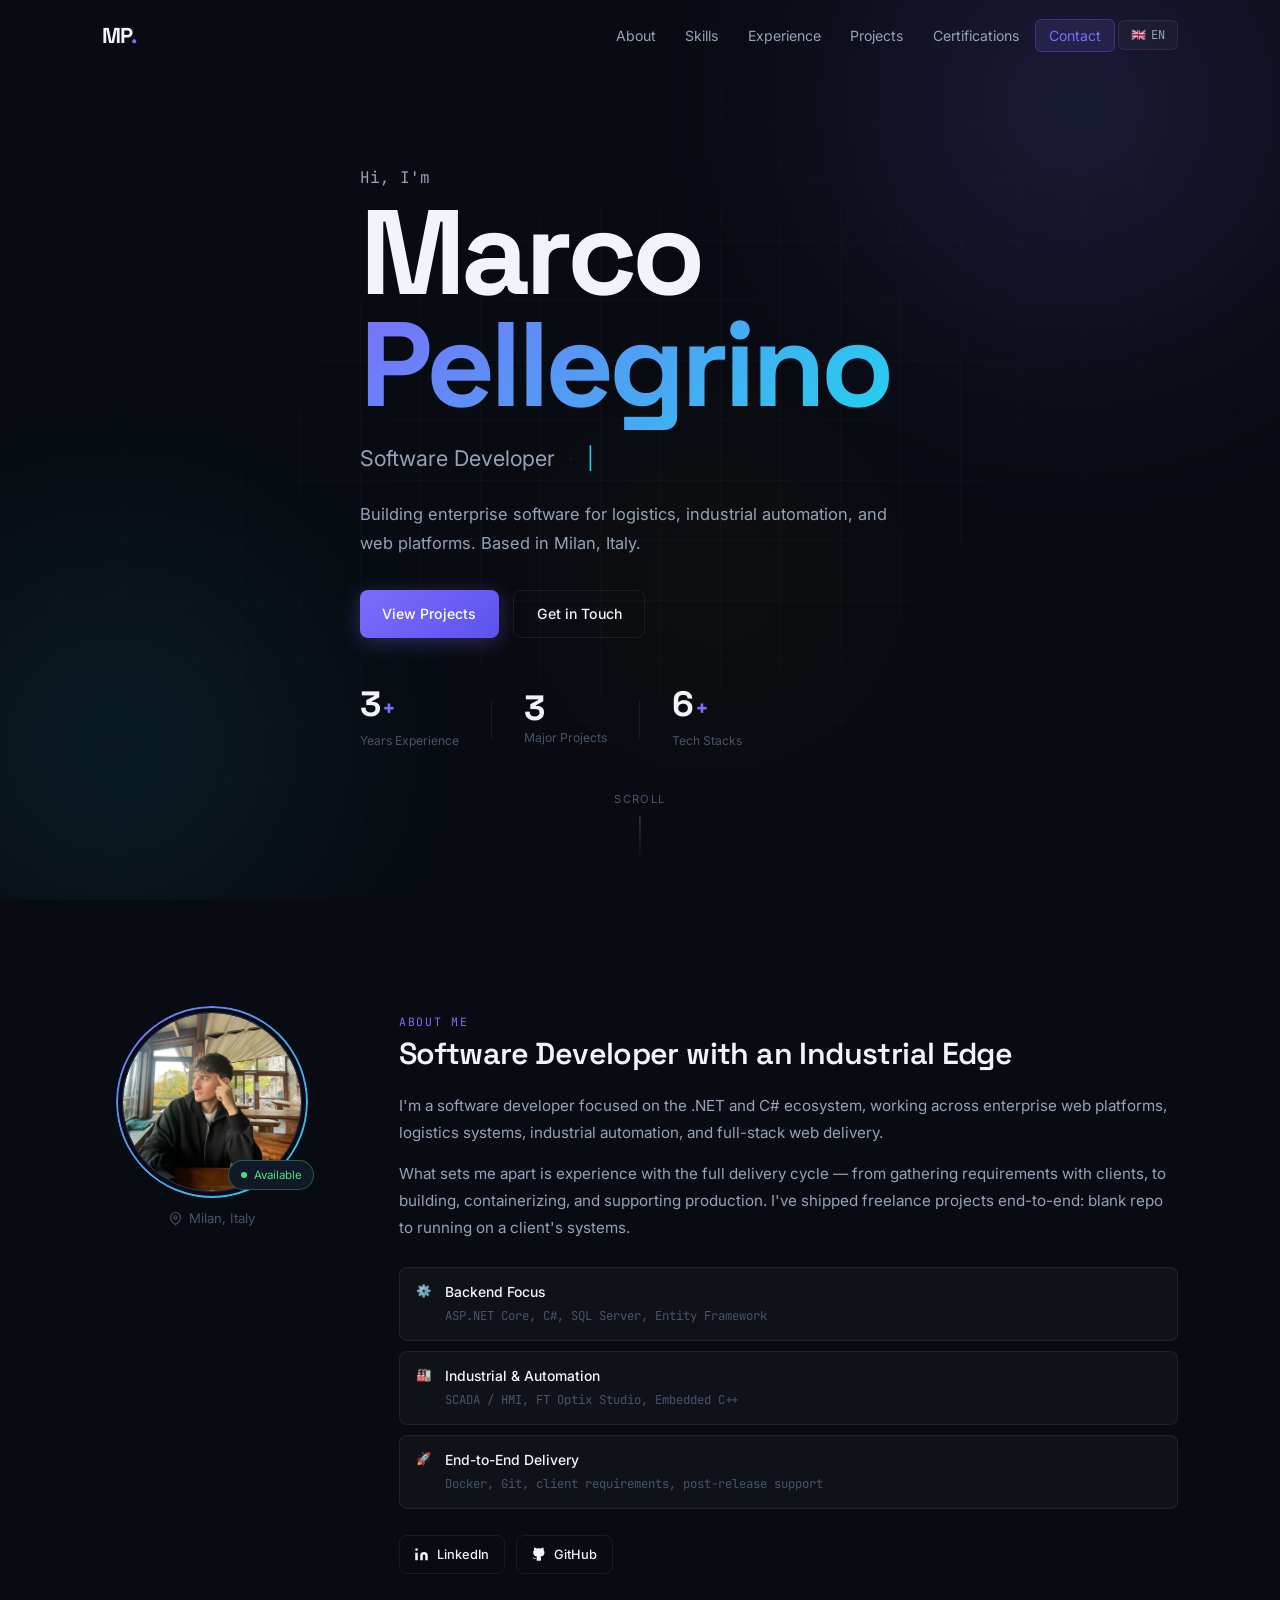
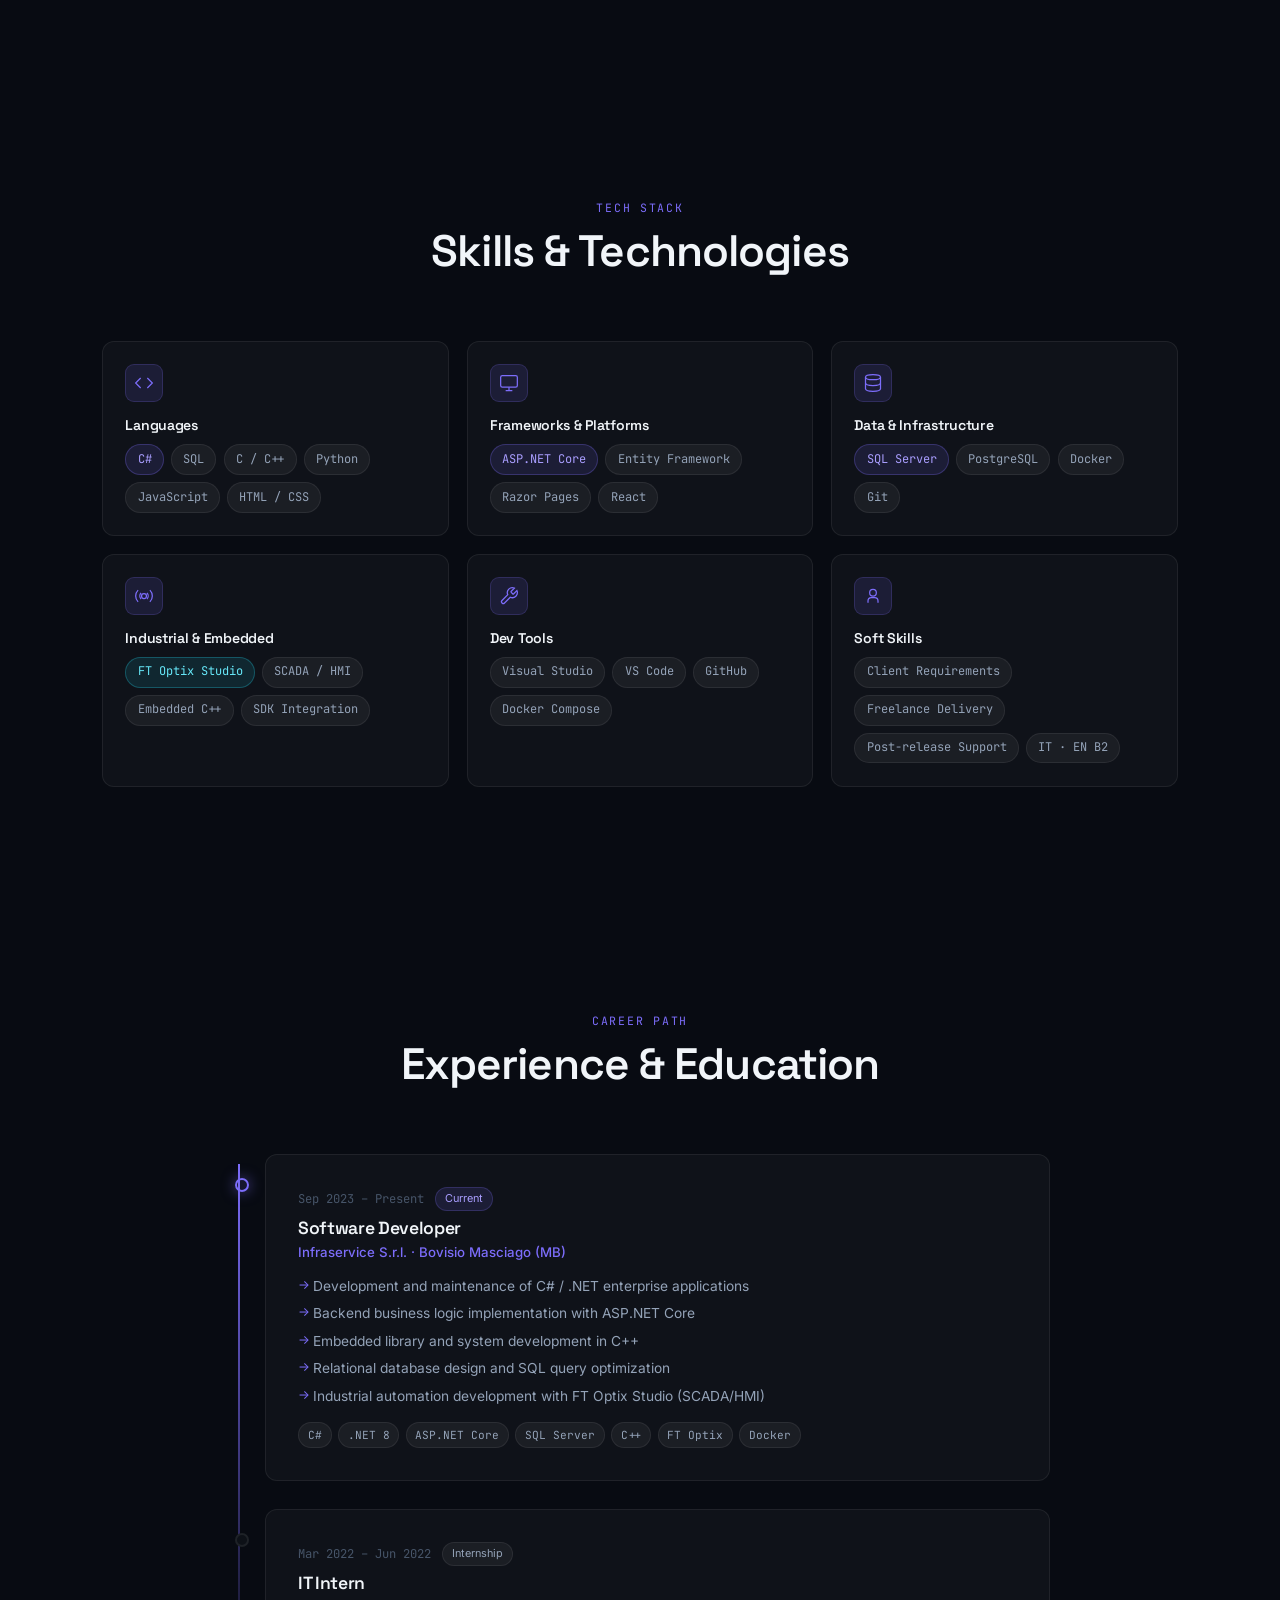
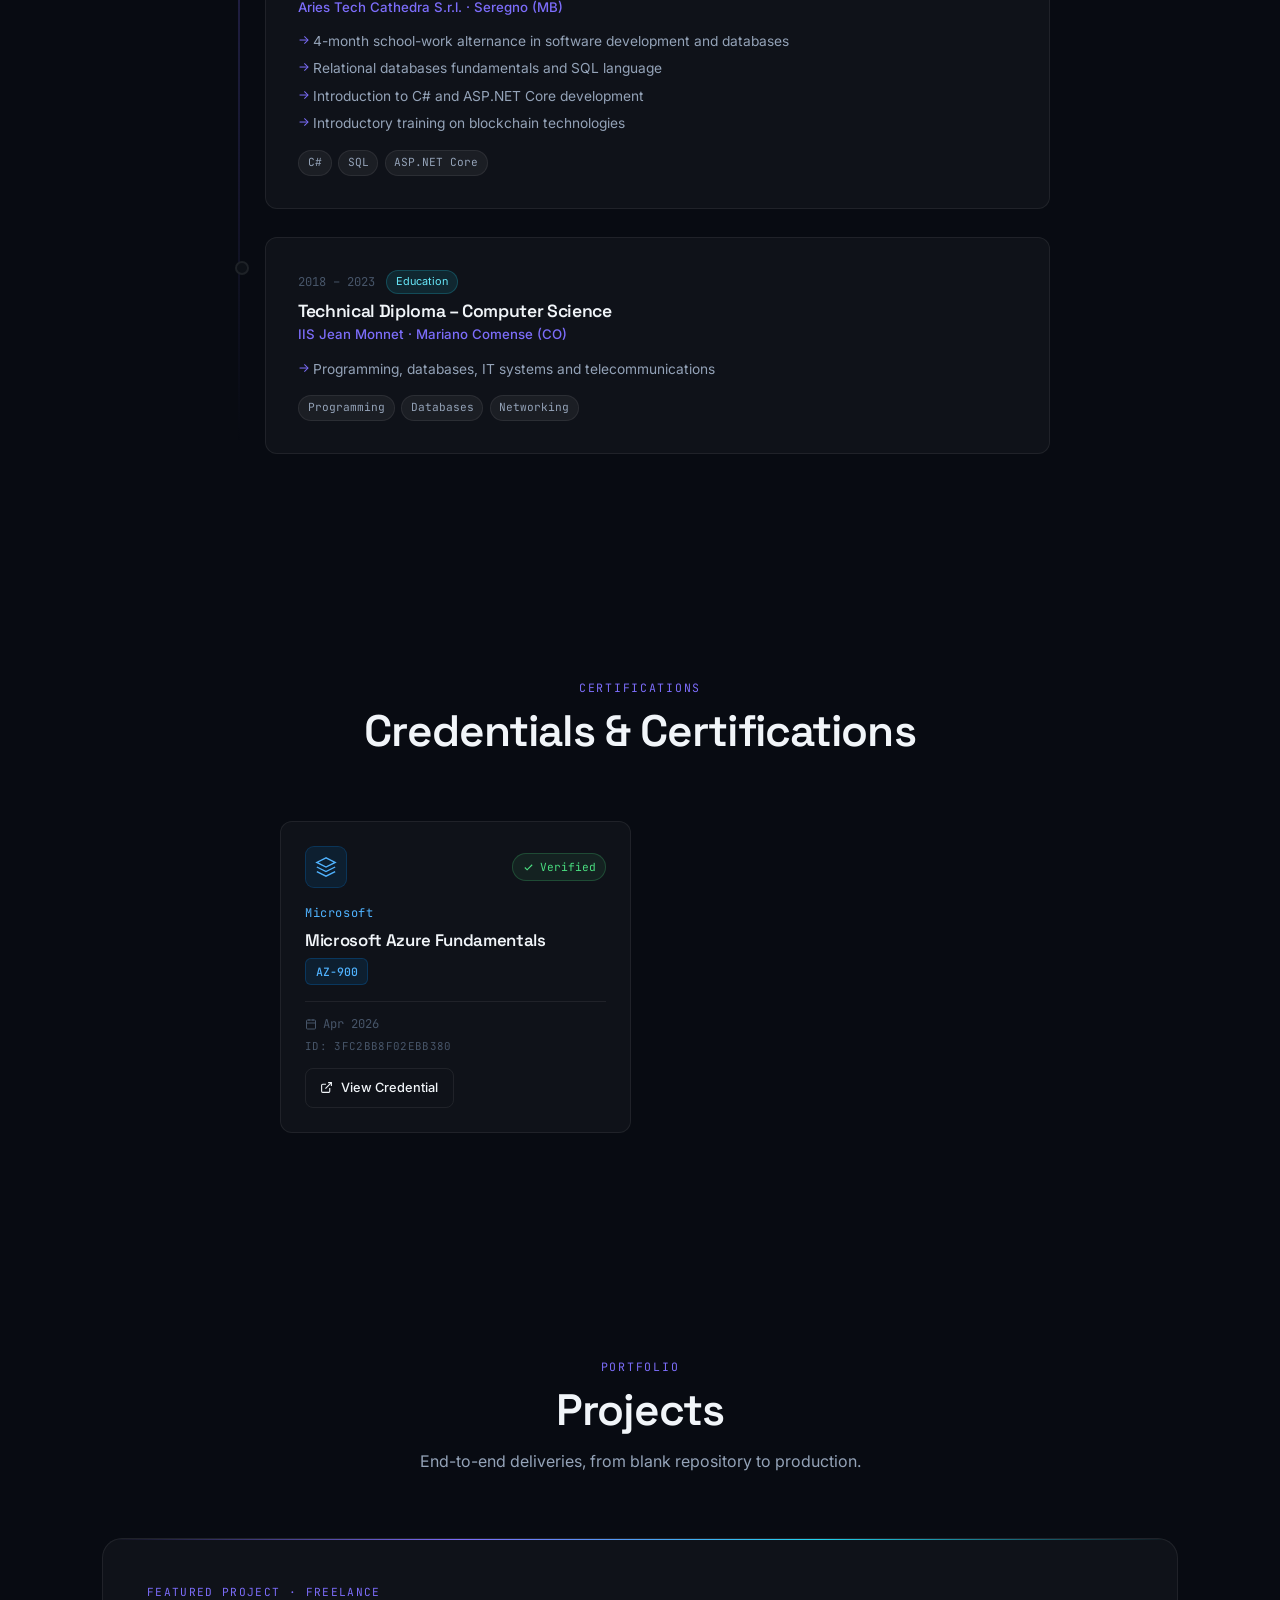
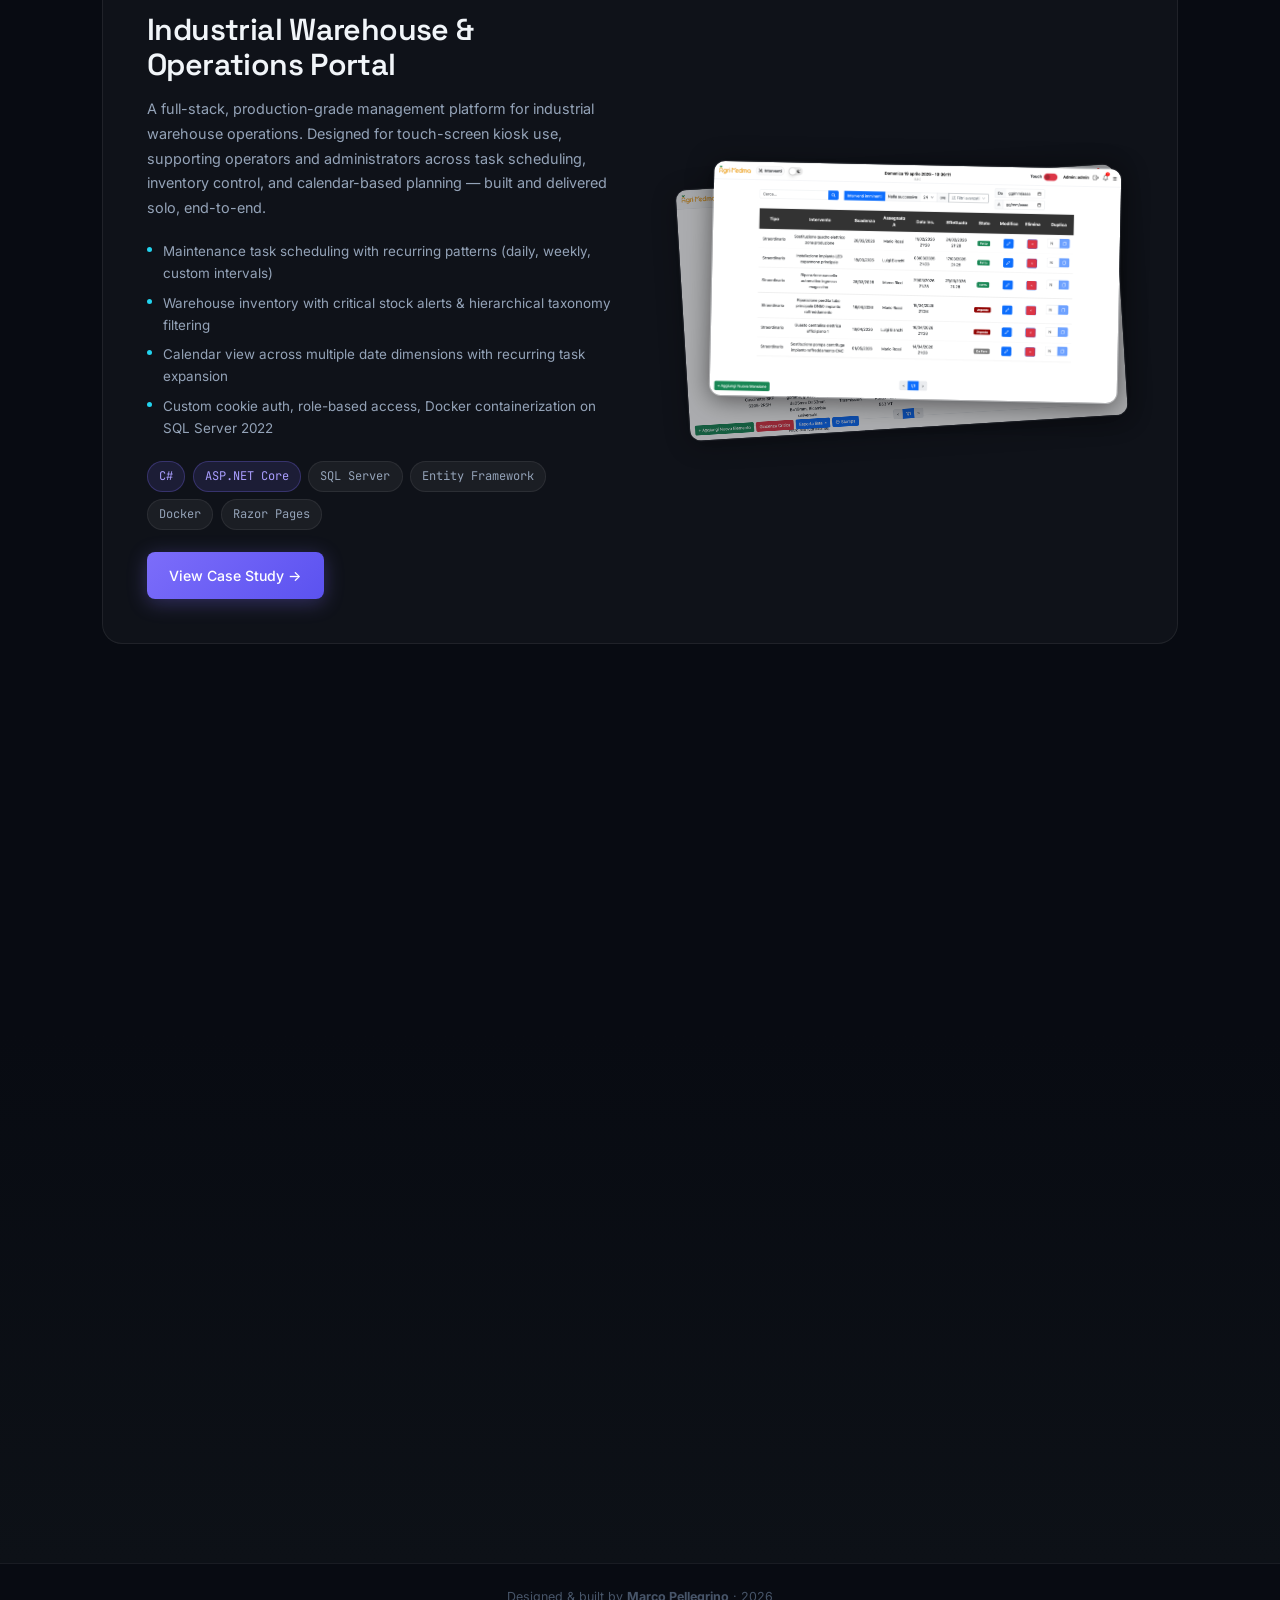
==== index.html @ 18dccc46 "Initial commit — portfolio site" ====
<!DOCTYPE html>
<html lang="en">
<head>
  <meta charset="UTF-8">
  <meta name="viewport" content="width=device-width, initial-scale=1.0">
  <meta name="description" content="Marco Pellegrino – Software Developer specializing in C#, .NET, logistics and industrial automation. Based in Milan, Italy.">
  <title>Marco Pellegrino · Software Developer</title>
  <link rel="preconnect" href="https://fonts.googleapis.com">
  <link rel="preconnect" href="https://fonts.gstatic.com" crossorigin>
  <link href="https://fonts.googleapis.com/css2?family=Space+Grotesk:wght@300;400;500;600;700&family=Inter:wght@300;400;500;600&family=JetBrains+Mono:wght@400;500&display=swap" rel="stylesheet">
  <link rel="stylesheet" href="css/style.css">
</head>
<body>

  <!-- ── Navigation ── -->
  <nav class="nav" id="nav">
    <div class="nav__container">
      <a href="#" class="nav__logo">MP<span class="accent">.</span></a>
      <button class="nav__toggle" id="navToggle" aria-label="Toggle menu">
        <span></span><span></span><span></span>
      </button>
      <ul class="nav__links" id="navLinks">
        <li><a href="#about"      data-i18n="nav_about">About</a></li>
        <li><a href="#skills"     data-i18n="nav_skills">Skills</a></li>
        <li><a href="#experience" data-i18n="nav_exp">Experience</a></li>
        <li><a href="#projects"   data-i18n="nav_proj">Projects</a></li>
        <li><a href="#certifications" data-i18n="nav_certs">Certifications</a></li>
        <li><a href="#contact" class="nav__cta" data-i18n="nav_contact">Contact</a></li>
        <li>
          <button class="lang-toggle" id="langToggle" aria-label="Switch language">
            <span id="langFlag">🇬🇧</span>
            <span id="langLabel">EN</span>
          </button>
        </li>
      </ul>
    </div>
  </nav>

  <!-- ── Hero ── -->
  <section class="hero" id="hero">
    <div class="hero__bg">
      <div class="blob blob--1"></div>
      <div class="blob blob--2"></div>
      <div class="blob blob--3"></div>
      <div class="grid-overlay"></div>
    </div>
    <div class="hero__content">
      <p class="hero__greeting reveal" data-i18n="hero_greeting">Hi, I'm</p>
      <h1 class="hero__name reveal">Marco<br><span class="gradient-text">Pellegrino</span></h1>
      <div class="hero__role reveal">
        <span class="hero__role-static" data-i18n="hero_role_static">Software Developer</span>
        <span class="hero__role-sep">·</span>
        <span class="hero__typed" id="typedText"></span>
      </div>
      <p class="hero__tagline reveal" data-i18n="hero_tagline">Building enterprise software for logistics, industrial automation, and web platforms. Based in Milan, Italy.</p>
      <div class="hero__actions reveal">
        <a href="#projects" class="btn btn--primary" data-i18n="hero_cta1">View Projects</a>
        <a href="#contact"  class="btn btn--ghost"   data-i18n="hero_cta2">Get in Touch</a>
      </div>
      <div class="hero__stats reveal">
        <div class="stat">
          <div class="stat__row"><span class="stat__num" data-count="3">0</span><span class="stat__unit">+</span></div>
          <span class="stat__label" data-i18n="stat1_label">Years Experience</span>
        </div>
        <div class="stat__divider"></div>
        <div class="stat">
          <div class="stat__row"><span class="stat__num" data-count="3">0</span></div>
          <span class="stat__label" data-i18n="stat2_label">Major Projects</span>
        </div>
        <div class="stat__divider"></div>
        <div class="stat">
          <div class="stat__row"><span class="stat__num" data-count="6">0</span><span class="stat__unit">+</span></div>
          <span class="stat__label" data-i18n="stat3_label">Tech Stacks</span>
        </div>
      </div>
    </div>
    <div class="hero__scroll">
      <span data-i18n="scroll_lbl">Scroll</span>
      <div class="scroll-line"></div>
    </div>
  </section>

  <!-- ── About ── -->
  <section class="section about" id="about">
    <div class="container">
      <div class="about__grid">
        <div class="about__visual reveal">
          <div class="about__avatar">
            <div class="avatar__face" id="avatarFace">
              <img src="assets/profile.jpg" alt="Marco Pellegrino" class="avatar__img"
                   onerror="this.style.display='none';document.getElementById('avatarInitials').style.display='flex'">
              <span class="avatar__initials" id="avatarInitials">MP</span>
            </div>
            <div class="avatar__ring"></div>
            <div class="avatar__badge">
              <div class="badge__dot"></div>
              <span data-i18n="about_available">Available</span>
            </div>
          </div>
          <p class="about__location">
            <svg width="13" height="13" viewBox="0 0 24 24" fill="none" stroke="currentColor" stroke-width="2"><path d="M21 10c0 7-9 13-9 13s-9-6-9-13a9 9 0 0118 0z"/><circle cx="12" cy="10" r="3"/></svg>
            <span data-i18n="about_loc">Milan, Italy</span>
          </p>
        </div>
        <div class="about__content">
          <div class="section__label reveal" data-i18n="about_label">About Me</div>
          <h2 class="section__title reveal" data-i18n="about_title">Software Developer with an Industrial Edge</h2>
          <div class="about__text reveal">
            <p data-i18n="about_p1">I'm a software developer focused on the .NET and C# ecosystem, working across enterprise web platforms, logistics systems, industrial automation, and full-stack web delivery.</p>
            <p data-i18n="about_p2">What sets me apart is experience with the full delivery cycle — from gathering requirements with clients, to building, containerizing, and supporting production. I've shipped freelance projects end-to-end: blank repo to running on a client's systems.</p>
          </div>
          <div class="about__qualities reveal">
            <div class="quality">
              <span class="quality__icon">⚙️</span>
              <div><strong data-i18n="q1_strong">Backend Focus</strong><span data-i18n="q1_span">ASP.NET Core, C#, SQL Server, Entity Framework</span></div>
            </div>
            <div class="quality">
              <span class="quality__icon">🏭</span>
              <div><strong data-i18n="q2_strong">Industrial &amp; Automation</strong><span data-i18n="q2_span">SCADA / HMI, FT Optix Studio, Embedded C++</span></div>
            </div>
            <div class="quality">
              <span class="quality__icon">🚀</span>
              <div><strong data-i18n="q3_strong">End-to-End Delivery</strong><span data-i18n="q3_span">Docker, Git, client requirements, post-release support</span></div>
            </div>
          </div>
          <div class="about__cta reveal">
            <a href="https://www.linkedin.com/in/marco-pellegrino-75611b229/" target="_blank" rel="noopener" class="btn btn--ghost btn--sm">
              <svg width="15" height="15" viewBox="0 0 24 24" fill="currentColor"><path d="M16 8a6 6 0 016 6v7h-4v-7a2 2 0 00-2-2 2 2 0 00-2 2v7h-4v-7a6 6 0 016-6zM2 9h4v12H2z"/><circle cx="4" cy="4" r="2"/></svg>
              LinkedIn
            </a>
            <a href="https://github.com/pelle04" target="_blank" rel="noopener" class="btn btn--ghost btn--sm">
              <svg width="15" height="15" viewBox="0 0 24 24" fill="currentColor"><path d="M9 19c-5 1.5-5-2.5-7-3m14 6v-3.87a3.37 3.37 0 00-.94-2.61c3.14-.35 6.44-1.54 6.44-7A5.44 5.44 0 0020 4.77 5.07 5.07 0 0019.91 1S18.73.65 16 2.48a13.38 13.38 0 00-7 0C6.27.65 5.09 1 5.09 1A5.07 5.07 0 005 4.77a5.44 5.44 0 00-1.5 3.78c0 5.42 3.3 6.61 6.44 7A3.37 3.37 0 009 18.13V22"/></svg>
              GitHub
            </a>
          </div>
        </div>
      </div>
    </div>
  </section>

  <!-- ── Skills ── -->
  <section class="section skills" id="skills">
    <div class="container">
      <div class="section__header">
        <div class="section__label reveal" data-i18n="skills_label">Tech Stack</div>
        <h2 class="section__title reveal" data-i18n="skills_title">Skills &amp; Technologies</h2>
      </div>
      <div class="skills__grid">
        <div class="skill-card reveal">
          <div class="skill-card__icon"><svg width="20" height="20" viewBox="0 0 24 24" fill="none" stroke="currentColor" stroke-width="1.5"><polyline points="16 18 22 12 16 6"/><polyline points="8 6 2 12 8 18"/></svg></div>
          <h3 class="skill-card__title" data-i18n="skill1_title">Languages</h3>
          <div class="skill-tags">
            <span class="tag tag--primary">C#</span><span class="tag">SQL</span><span class="tag">C / C++</span>
            <span class="tag">Python</span><span class="tag">JavaScript</span><span class="tag">HTML / CSS</span>
          </div>
        </div>
        <div class="skill-card reveal">
          <div class="skill-card__icon"><svg width="20" height="20" viewBox="0 0 24 24" fill="none" stroke="currentColor" stroke-width="1.5"><rect x="2" y="3" width="20" height="14" rx="2"/><line x1="8" y1="21" x2="16" y2="21"/><line x1="12" y1="17" x2="12" y2="21"/></svg></div>
          <h3 class="skill-card__title" data-i18n="skill2_title">Frameworks &amp; Platforms</h3>
          <div class="skill-tags">
            <span class="tag tag--primary">ASP.NET Core</span><span class="tag">Entity Framework</span>
            <span class="tag">Razor Pages</span><span class="tag">React</span>
          </div>
        </div>
        <div class="skill-card reveal">
          <div class="skill-card__icon"><svg width="20" height="20" viewBox="0 0 24 24" fill="none" stroke="currentColor" stroke-width="1.5"><ellipse cx="12" cy="5" rx="9" ry="3"/><path d="M21 12c0 1.66-4 3-9 3s-9-1.34-9-3"/><path d="M3 5v14c0 1.66 4 3 9 3s9-1.34 9-3V5"/></svg></div>
          <h3 class="skill-card__title" data-i18n="skill3_title">Data &amp; Infrastructure</h3>
          <div class="skill-tags">
            <span class="tag tag--primary">SQL Server</span><span class="tag">PostgreSQL</span>
            <span class="tag">Docker</span><span class="tag">Git</span>
          </div>
        </div>
        <div class="skill-card reveal">
          <div class="skill-card__icon"><svg width="20" height="20" viewBox="0 0 24 24" fill="none" stroke="currentColor" stroke-width="1.5"><circle cx="12" cy="12" r="3"/><path d="M19.07 4.93a10 10 0 010 14.14M4.93 4.93a10 10 0 000 14.14"/><path d="M15.54 8.46a5 5 0 010 7.07M8.46 8.46a5 5 0 000 7.07"/></svg></div>
          <h3 class="skill-card__title" data-i18n="skill4_title">Industrial &amp; Embedded</h3>
          <div class="skill-tags">
            <span class="tag tag--secondary">FT Optix Studio</span><span class="tag">SCADA / HMI</span>
            <span class="tag">Embedded C++</span><span class="tag">SDK Integration</span>
          </div>
        </div>
        <div class="skill-card reveal">
          <div class="skill-card__icon"><svg width="20" height="20" viewBox="0 0 24 24" fill="none" stroke="currentColor" stroke-width="1.5"><path d="M14.7 6.3a1 1 0 000 1.4l1.6 1.6a1 1 0 001.4 0l3.77-3.77a6 6 0 01-7.94 7.94l-6.91 6.91a2.12 2.12 0 01-3-3l6.91-6.91a6 6 0 017.94-7.94l-3.76 3.76z"/></svg></div>
          <h3 class="skill-card__title" data-i18n="skill5_title">Dev Tools</h3>
          <div class="skill-tags">
            <span class="tag">Visual Studio</span><span class="tag">VS Code</span><span class="tag">GitHub</span><span class="tag">Docker Compose</span>
          </div>
        </div>
        <div class="skill-card reveal">
          <div class="skill-card__icon"><svg width="20" height="20" viewBox="0 0 24 24" fill="none" stroke="currentColor" stroke-width="1.5"><circle cx="12" cy="8" r="4"/><path d="M6 20v-2a4 4 0 014-4h4a4 4 0 014 4v2"/></svg></div>
          <h3 class="skill-card__title" data-i18n="skill6_title">Soft Skills</h3>
          <div class="skill-tags">
            <span class="tag" data-i18n="skill6_1">Client Requirements</span>
            <span class="tag" data-i18n="skill6_2">Freelance Delivery</span>
            <span class="tag" data-i18n="skill6_3">Post-release Support</span>
            <span class="tag">IT · EN B2</span>
          </div>
        </div>
      </div>
    </div>
  </section>

  <!-- ── Experience ── -->
  <section class="section experience" id="experience">
    <div class="container">
      <div class="section__header">
        <div class="section__label reveal" data-i18n="exp_label">Career Path</div>
        <h2 class="section__title reveal" data-i18n="exp_title">Experience &amp; Education</h2>
      </div>
      <div class="timeline">

        <!-- Infraservice -->
        <div class="timeline__item reveal">
          <div class="timeline__dot timeline__dot--active"></div>
          <div class="timeline__content card">
            <div class="timeline__meta">
              <span class="timeline__date" data-i18n="infra_date">Sep 2023 – Present</span>
              <span class="timeline__badge" data-i18n="infra_badge">Current</span>
            </div>
            <h3 class="timeline__role" data-i18n="infra_role">Software Developer</h3>
            <p class="timeline__company" data-i18n="infra_company">Infraservice S.r.l. · Bovisio Masciago (MB)</p>
            <ul class="timeline__list">
              <li data-i18n="infra_1">Development and maintenance of C# / .NET enterprise applications</li>
              <li data-i18n="infra_2">Backend business logic implementation with ASP.NET Core</li>
              <li data-i18n="infra_3">Embedded library and system development in C++</li>
              <li data-i18n="infra_4">Relational database design and SQL query optimization</li>
              <li data-i18n="infra_5">Industrial automation development with FT Optix Studio (SCADA/HMI)</li>
            </ul>
            <div class="timeline__tags">
              <span class="tag tag--sm">C#</span><span class="tag tag--sm">.NET 8</span>
              <span class="tag tag--sm">ASP.NET Core</span><span class="tag tag--sm">SQL Server</span>
              <span class="tag tag--sm">C++</span><span class="tag tag--sm">FT Optix</span><span class="tag tag--sm">Docker</span>
            </div>
          </div>
        </div>

        <!-- Aries -->
        <div class="timeline__item reveal">
          <div class="timeline__dot"></div>
          <div class="timeline__content card">
            <div class="timeline__meta">
              <span class="timeline__date" data-i18n="aries_date">Mar 2022 – Jun 2022</span>
              <span class="timeline__badge timeline__badge--muted" data-i18n="aries_badge">Internship</span>
            </div>
            <h3 class="timeline__role" data-i18n="aries_role">IT Intern</h3>
            <p class="timeline__company" data-i18n="aries_company">Aries Tech Cathedra S.r.l. · Seregno (MB)</p>
            <ul class="timeline__list">
              <li data-i18n="aries_1">4-month school-work alternance in software development and databases</li>
              <li data-i18n="aries_2">Relational databases fundamentals and SQL language</li>
              <li data-i18n="aries_3">Introduction to C# and ASP.NET Core development</li>
              <li data-i18n="aries_4">Introductory training on blockchain technologies</li>
            </ul>
            <div class="timeline__tags">
              <span class="tag tag--sm">C#</span><span class="tag tag--sm">SQL</span><span class="tag tag--sm">ASP.NET Core</span>
            </div>
          </div>
        </div>

        <!-- Education -->
        <div class="timeline__item reveal">
          <div class="timeline__dot"></div>
          <div class="timeline__content card">
            <div class="timeline__meta">
              <span class="timeline__date">2018 – 2023</span>
              <span class="timeline__badge timeline__badge--edu" data-i18n="edu_badge">Education</span>
            </div>
            <h3 class="timeline__role" data-i18n="edu_role">Technical Diploma – Computer Science</h3>
            <p class="timeline__company" data-i18n="edu_company">IIS Jean Monnet · Mariano Comense (CO)</p>
            <ul class="timeline__list">
              <li data-i18n="edu_1">Programming, databases, IT systems and telecommunications</li>
            </ul>
            <div class="timeline__tags">
              <span class="tag tag--sm">Programming</span><span class="tag tag--sm">Databases</span><span class="tag tag--sm">Networking</span>
            </div>
          </div>
        </div>
      </div>
    </div>
  </section>

  <!-- ── Certifications ── -->
  <section class="section certifications" id="certifications">
    <div class="container">
      <div class="section__header">
        <div class="section__label reveal" data-i18n="certs_label">Certifications</div>
        <h2 class="section__title reveal" data-i18n="certs_title">Credentials &amp; Certifications</h2>
      </div>
      <div class="certs__grid">

        <div class="cert-card reveal">
          <div class="cert-card__top">
            <div class="cert-card__icon">
              <svg width="22" height="22" viewBox="0 0 24 24" fill="none" stroke="currentColor" stroke-width="1.5">
                <path d="M12 2L2 7l10 5 10-5-10-5z"/>
                <path d="M2 17l10 5 10-5"/>
                <path d="M2 12l10 5 10-5"/>
              </svg>
            </div>
            <span class="cert-card__verified">
              <svg width="11" height="11" viewBox="0 0 24 24" fill="none" stroke="currentColor" stroke-width="2.5"><polyline points="20 6 9 17 4 12"/></svg>
              <span data-i18n="cert_verified">Verified</span>
            </span>
          </div>
          <div class="cert-card__body">
            <p class="cert-card__issuer">Microsoft</p>
            <h3 class="cert-card__name" data-i18n="cert_az900_name">Microsoft Azure Fundamentals</h3>
            <span class="cert-card__badge">AZ-900</span>
          </div>
          <div class="cert-card__footer">
            <div class="cert-card__meta">
              <span class="cert-card__date">
                <svg width="12" height="12" viewBox="0 0 24 24" fill="none" stroke="currentColor" stroke-width="2"><rect x="3" y="4" width="18" height="18" rx="2"/><line x1="16" y1="2" x2="16" y2="6"/><line x1="8" y1="2" x2="8" y2="6"/><line x1="3" y1="10" x2="21" y2="10"/></svg>
                Apr 2026
              </span>
              <span class="cert-card__id">ID: 3FC2BB8F02EBB380</span>
            </div>
            <a href="https://learn.microsoft.com/it-it/users/marcopellegrino-4114/credentials/3fc2bb8f02ebb380"
               target="_blank" rel="noopener"
               class="btn btn--ghost btn--sm cert-card__link">
              <svg width="13" height="13" viewBox="0 0 24 24" fill="none" stroke="currentColor" stroke-width="2"><path d="M18 13v6a2 2 0 01-2 2H5a2 2 0 01-2-2V8a2 2 0 012-2h6"/><polyline points="15 3 21 3 21 9"/><line x1="10" y1="14" x2="21" y2="3"/></svg>
              <span data-i18n="cert_verify">View Credential</span>
            </a>
          </div>
        </div>

      </div>
    </div>
  </section>

  <!-- ── Projects ── -->
  <section class="section projects" id="projects">
    <div class="container">
      <div class="section__header">
        <div class="section__label reveal" data-i18n="proj_label">Portfolio</div>
        <h2 class="section__title reveal" data-i18n="proj_title">Projects</h2>
        <p class="section__sub reveal" data-i18n="proj_sub">End-to-end deliveries, from blank repository to production.</p>
      </div>

      <!-- Featured: Warehouse -->
      <div class="project-featured reveal">
        <div class="project-featured__content">
          <div class="project-featured__label" data-i18n="w_label">Featured Project · Freelance</div>
          <h3 class="project-featured__title" data-i18n="w_title">Industrial Warehouse &amp;<br>Operations Portal</h3>
          <p class="project-featured__desc" data-i18n="w_desc">A full-stack, production-grade management platform for industrial warehouse operations. Designed for touch-screen kiosk use, supporting operators and administrators across task scheduling, inventory control, and calendar-based planning — built and delivered solo, end-to-end.</p>
          <div class="project-featured__features">
            <div class="feat"><div class="feat__dot"></div><span data-i18n="w_f1">Maintenance task scheduling with recurring patterns (daily, weekly, custom intervals)</span></div>
            <div class="feat"><div class="feat__dot"></div><span data-i18n="w_f2">Warehouse inventory with critical stock alerts &amp; hierarchical taxonomy filtering</span></div>
            <div class="feat"><div class="feat__dot"></div><span data-i18n="w_f3">Calendar view across multiple date dimensions with recurring task expansion</span></div>
            <div class="feat"><div class="feat__dot"></div><span data-i18n="w_f4">Custom cookie auth, role-based access, Docker containerization on SQL Server 2022</span></div>
          </div>
          <div class="project-featured__stack">
            <span class="tag tag--primary">C#</span><span class="tag tag--primary">ASP.NET Core</span>
            <span class="tag">SQL Server</span><span class="tag">Entity Framework</span><span class="tag">Docker</span><span class="tag">Razor Pages</span>
          </div>
          <div class="project-featured__actions">
            <a href="projects/warehouse.html" class="btn btn--primary" data-i18n="w_case">View Case Study →</a>
          </div>
        </div>
        <div class="project-featured__visual">
          <div class="screenshot-stack">
            <div class="screenshot screenshot--back"><img src="assets/screenshots/pag-magazzino.png" alt="Warehouse view" loading="lazy"></div>
            <div class="screenshot screenshot--front"><img src="assets/screenshots/pag-interventi.png" alt="Interventions page" loading="lazy"></div>
          </div>
        </div>
      </div>

      <!-- Small cards grid -->
      <div class="projects__grid">
        <div class="project-card reveal">
          <div class="project-card__header">
            <div class="project-card__icon"><svg width="22" height="22" viewBox="0 0 24 24" fill="none" stroke="currentColor" stroke-width="1.5"><circle cx="12" cy="12" r="3"/><path d="M19.07 4.93a10 10 0 010 14.14M4.93 4.93a10 10 0 000 14.14"/></svg></div>
            <span class="project-card__type" data-i18n="scada_type">Infraservice</span>
          </div>
          <h3 class="project-card__title" data-i18n="scada_title">Industrial SCADA / HMI Automation Systems</h3>
          <p class="project-card__desc" data-i18n="scada_desc">SCADA/HMI automation platform with proprietary SDK integration for thermal cameras. Real-time monitoring, visualization, and automated control logic scripted in C# via FT Optix Studio.</p>
          <div class="project-card__stack">
            <span class="tag tag--sm">FT Optix</span><span class="tag tag--sm">C#</span><span class="tag tag--sm">SDK Integration</span><span class="tag tag--sm">SCADA</span>
          </div>
        </div>
        <div class="project-card reveal">
          <div class="project-card__header">
            <div class="project-card__icon"><svg width="22" height="22" viewBox="0 0 24 24" fill="none" stroke="currentColor" stroke-width="1.5"><polyline points="22 12 18 12 15 21 9 3 6 12 2 12"/></svg></div>
            <span class="project-card__type" data-i18n="mon_type">Infraservice</span>
          </div>
          <h3 class="project-card__title" data-i18n="mon_title">On-Premise Monitoring &amp; Reporting Platform</h3>
          <p class="project-card__desc" data-i18n="mon_desc">Multi-client on-premise web platform for real-time monitoring, alarm management, and data analytics. Integrates field data from thermal cameras to generate alarms and exportable reports.</p>
          <div class="project-card__stack">
            <span class="tag tag--sm">ASP.NET Core</span><span class="tag tag--sm">SQL Server</span><span class="tag tag--sm">Razor Pages</span><span class="tag tag--sm">JavaScript</span>
          </div>
        </div>
      </div>
    </div>
  </section>

  <!-- ── Contact ── -->
  <section class="section contact" id="contact">
    <div class="container">
      <div class="contact__inner reveal">
        <div class="section__label" data-i18n="contact_label">Get In Touch</div>
        <h2 class="contact__title" data-i18n="contact_title">Let's Work Together</h2>
        <p class="contact__sub" data-i18n="contact_sub">I'm open to new opportunities — full-time, freelance, or interesting projects. If you have something in mind, send me a message.</p>
        <a href="mailto:pellegrinomarco04@gmail.com" class="btn btn--primary btn--lg">
          <svg width="17" height="17" viewBox="0 0 24 24" fill="none" stroke="currentColor" stroke-width="2"><path d="M4 4h16c1.1 0 2 .9 2 2v12c0 1.1-.9 2-2 2H4c-1.1 0-2-.9-2-2V6c0-1.1.9-2 2-2z"/><polyline points="22,6 12,13 2,6"/></svg>
          pellegrinomarco04@gmail.com
        </a>
        <div class="contact__links">
          <a href="https://www.linkedin.com/in/marco-pellegrino-75611b229/" target="_blank" rel="noopener" class="contact__link">
            <svg width="18" height="18" viewBox="0 0 24 24" fill="currentColor"><path d="M16 8a6 6 0 016 6v7h-4v-7a2 2 0 00-2-2 2 2 0 00-2 2v7h-4v-7a6 6 0 016-6zM2 9h4v12H2z"/><circle cx="4" cy="4" r="2"/></svg>
            LinkedIn
          </a>
          <a href="https://github.com/pelle04" target="_blank" rel="noopener" class="contact__link">
            <svg width="18" height="18" viewBox="0 0 24 24" fill="currentColor"><path d="M9 19c-5 1.5-5-2.5-7-3m14 6v-3.87a3.37 3.37 0 00-.94-2.61c3.14-.35 6.44-1.54 6.44-7A5.44 5.44 0 0020 4.77 5.07 5.07 0 0019.91 1S18.73.65 16 2.48a13.38 13.38 0 00-7 0C6.27.65 5.09 1 5.09 1A5.07 5.07 0 005 4.77a5.44 5.44 0 00-1.5 3.78c0 5.42 3.3 6.61 6.44 7A3.37 3.37 0 009 18.13V22"/></svg>
            GitHub
          </a>
          <a href="tel:+393911882713" class="contact__link">
            <svg width="18" height="18" viewBox="0 0 24 24" fill="none" stroke="currentColor" stroke-width="2"><path d="M22 16.92v3a2 2 0 01-2.18 2 19.79 19.79 0 01-8.63-3.07A19.5 19.5 0 013.07 9.81 19.79 19.79 0 01.1 1.17 2 2 0 012.11 1h3a2 2 0 012 1.72c.127.96.361 1.903.7 2.81a2 2 0 01-.45 2.11L6.91 8.09a16 16 0 006 6l.62-.45a2 2 0 012.11-.45 12.84 12.84 0 002.81.7A2 2 0 0122 16.92z"/></svg>
            +39 391 188 2713
          </a>
        </div>
      </div>
    </div>
  </section>

  <footer class="footer">
    <div class="container">
      <p class="footer__text"><span data-i18n="footer_built">Designed &amp; built by</span> <strong>Marco Pellegrino</strong> · <span id="year"></span></p>
    </div>
  </footer>

  <script src="js/main.js"></script>
</body>
</html>
---- css/style.css ----
/* ============================================================
   BASE & RESET
   ============================================================ */
*, *::before, *::after { margin: 0; padding: 0; box-sizing: border-box; }
html { scroll-behavior: smooth; }
:root {
  --bg:           #080b12;
  --bg2:          #0d1117;
  --bg3:          #111827;
  --card:         rgba(255,255,255,0.03);
  --card-hover:   rgba(255,255,255,0.06);
  --border:       rgba(255,255,255,0.07);
  --border-hover: rgba(124,109,250,0.4);

  --purple:       #7c6dfa;
  --purple-dim:   rgba(124,109,250,0.13);
  --cyan:         #22d3ee;
  --cyan-dim:     rgba(34,211,238,0.11);

  --text:         #f1f5f9;
  --muted:        #94a3b8;
  --faint:        #475569;

  --r:   12px;
  --rlg: 20px;
  --rsm: 8px;

  --shadow:      0 4px 24px rgba(0,0,0,0.5);
  --glow:        0 0 50px rgba(124,109,250,0.18);
  --t:           0.25s ease;
  --ts:          0.5s ease;

  --max: 1140px;
}
body {
  font-family: 'Inter', -apple-system, BlinkMacSystemFont, sans-serif;
  background: var(--bg);
  color: var(--text);
  line-height: 1.65;
  overflow-x: hidden;
  -webkit-font-smoothing: antialiased;
}
img  { max-width: 100%; height: auto; display: block; }
a    { color: inherit; text-decoration: none; }
ul   { list-style: none; }
h1, h2, h3, h4 {
  font-family: 'Space Grotesk', sans-serif;
  font-weight: 600;
  line-height: 1.15;
  letter-spacing: -0.02em;
}

/* ============================================================
   UTILITIES
   ============================================================ */
.gradient-text {
  background: linear-gradient(135deg, var(--purple) 0%, var(--cyan) 100%);
  -webkit-background-clip: text;
  -webkit-text-fill-color: transparent;
  background-clip: text;
}
.accent { color: var(--purple); }

.container {
  max-width: var(--max);
  margin: 0 auto;
  padding: 0 clamp(1rem, 5vw, 2rem);
}
.section { padding: clamp(4rem, 10vw, 7rem) 0; }

.section__label {
  font-family: 'JetBrains Mono', monospace;
  font-size: 0.72rem;
  letter-spacing: 0.15em;
  text-transform: uppercase;
  color: var(--purple);
  margin-bottom: 0.6rem;
}
.section__title {
  font-size: clamp(1.75rem, 4vw, 2.75rem);
  color: var(--text);
}
.section__sub {
  margin-top: 0.75rem;
  color: var(--muted);
  font-size: 1rem;
}
.section__header {
  text-align: center;
  margin-bottom: clamp(2.5rem, 6vw, 4rem);
}

/* ============================================================
   CARD
   ============================================================ */
.card {
  background: var(--card);
  border: 1px solid var(--border);
  border-radius: var(--r);
  padding: clamp(1.25rem, 3vw, 2rem);
  transition: background var(--t), border-color var(--t), transform var(--t), box-shadow var(--t);
}
.card:hover {
  background: var(--card-hover);
  border-color: var(--border-hover);
  transform: translateY(-3px);
  box-shadow: var(--glow);
}

/* ============================================================
   BUTTONS
   ============================================================ */
.btn {
  display: inline-flex;
  align-items: center;
  gap: 0.5rem;
  padding: 0.72rem 1.4rem;
  border-radius: var(--rsm);
  font-weight: 500;
  font-size: 0.88rem;
  cursor: pointer;
  border: none;
  transition: all var(--t);
  white-space: nowrap;
  font-family: inherit;
}
.btn--primary {
  background: linear-gradient(135deg, var(--purple), #5b52f0);
  color: #fff;
  box-shadow: 0 4px 20px rgba(124,109,250,0.32);
}
.btn--primary:hover {
  transform: translateY(-2px);
  box-shadow: 0 8px 32px rgba(124,109,250,0.5);
}
.btn--ghost {
  background: transparent;
  color: var(--text);
  border: 1px solid var(--border);
}
.btn--ghost:hover {
  border-color: var(--purple);
  color: var(--purple);
  background: var(--purple-dim);
}
.btn--sm  { padding: 0.5rem 0.9rem; font-size: 0.8rem; }
.btn--lg  { padding: 1rem 2rem; font-size: 0.95rem; }

/* ============================================================
   TAGS
   ============================================================ */
.tag {
  display: inline-flex;
  align-items: center;
  padding: 0.28rem 0.7rem;
  border-radius: 20px;
  font-size: 0.75rem;
  font-family: 'JetBrains Mono', monospace;
  background: rgba(255,255,255,0.05);
  border: 1px solid var(--border);
  color: var(--muted);
  transition: all var(--t);
}
.tag:hover { border-color: var(--border-hover); color: var(--text); }
.tag--primary {
  background: var(--purple-dim);
  border-color: rgba(124,109,250,0.28);
  color: #a99eff;
}
.tag--secondary {
  background: var(--cyan-dim);
  border-color: rgba(34,211,238,0.28);
  color: #67e8f9;
}
.tag--sm { padding: 0.18rem 0.55rem; font-size: 0.7rem; }

.skill-tags { display: flex; flex-wrap: wrap; gap: 0.45rem; margin-top: 0.7rem; }

/* ============================================================
   NAVIGATION
   ============================================================ */
.nav {
  position: fixed;
  top: 0; left: 0; right: 0;
  z-index: 100;
  padding: 1.1rem 0;
  transition: all 0.4s ease;
}
.nav.scrolled {
  background: rgba(8,11,18,0.88);
  backdrop-filter: blur(20px);
  -webkit-backdrop-filter: blur(20px);
  border-bottom: 1px solid var(--border);
  padding: 0.7rem 0;
}
.nav__container {
  max-width: var(--max);
  margin: 0 auto;
  padding: 0 clamp(1rem, 5vw, 2rem);
  display: flex;
  align-items: center;
  justify-content: space-between;
}
.nav__logo {
  font-family: 'Space Grotesk', sans-serif;
  font-size: 1.35rem;
  font-weight: 700;
  letter-spacing: -0.03em;
}
.nav__links {
  display: flex;
  align-items: center;
  gap: 0.2rem;
}
.nav__links a {
  padding: 0.42rem 0.82rem;
  border-radius: 6px;
  font-size: 0.88rem;
  color: var(--muted);
  transition: all var(--t);
}
.nav__links a:hover,
.nav__links a.active {
  color: var(--text);
  background: rgba(255,255,255,0.06);
}
.nav__cta {
  background: var(--purple-dim) !important;
  color: var(--purple) !important;
  border: 1px solid rgba(124,109,250,0.28);
}
.nav__cta:hover { background: rgba(124,109,250,0.2) !important; }

.nav__toggle {
  display: none;
  flex-direction: column;
  gap: 5px;
  background: none;
  border: none;
  cursor: pointer;
  padding: 4px;
  z-index: 101;
}
.nav__toggle span {
  display: block;
  width: 24px;
  height: 2px;
  background: var(--text);
  border-radius: 2px;
  transition: all 0.3s ease;
}
.nav__toggle.open span:nth-child(1) { transform: translateY(7px) rotate(45deg); }
.nav__toggle.open span:nth-child(2) { opacity: 0; }
.nav__toggle.open span:nth-child(3) { transform: translateY(-7px) rotate(-45deg); }

/* ============================================================
   HERO
   ============================================================ */
.hero {
  min-height: 100vh;
  display: flex;
  align-items: center;
  position: relative;
  overflow: hidden;
  padding: 6rem 0 5rem;
}
.hero__bg { position: absolute; inset: 0; overflow: hidden; }

.blob {
  position: absolute;
  border-radius: 50%;
  filter: blur(90px);
  opacity: 0.55;
}
.blob--1 {
  width: 650px; height: 650px;
  background: radial-gradient(circle, rgba(124,109,250,0.38) 0%, transparent 70%);
  top: -220px; right: -120px;
  animation: blob1 11s ease-in-out infinite;
}
.blob--2 {
  width: 550px; height: 550px;
  background: radial-gradient(circle, rgba(34,211,238,0.22) 0%, transparent 70%);
  bottom: -120px; left: -160px;
  animation: blob2 14s ease-in-out infinite;
}
.blob--3 {
  width: 350px; height: 350px;
  background: radial-gradient(circle, rgba(245,158,11,0.1) 0%, transparent 70%);
  top: 45%; left: 42%;
  animation: blob3 9s ease-in-out infinite;
}
@keyframes blob1 {
  0%,100% { transform: translate(0,0) scale(1); }
  33%      { transform: translate(-55px,45px) scale(1.06); }
  66%      { transform: translate(40px,-30px) scale(0.94); }
}
@keyframes blob2 {
  0%,100% { transform: translate(0,0) scale(1); }
  50%      { transform: translate(80px,-55px) scale(1.1); }
}
@keyframes blob3 {
  0%,100% { transform: translate(0,0); }
  50%      { transform: translate(-40px,40px); }
}

.grid-overlay {
  position: absolute; inset: 0;
  background-image:
    linear-gradient(rgba(255,255,255,0.025) 1px, transparent 1px),
    linear-gradient(90deg, rgba(255,255,255,0.025) 1px, transparent 1px);
  background-size: 60px 60px;
  mask-image: radial-gradient(ellipse 80% 80% at 50% 50%, black 20%, transparent 75%);
}

.hero__content {
  position: relative;
  z-index: 1;
  max-width: var(--max);
  margin: 0 auto;
  padding: 0 clamp(1rem, 5vw, 2rem);
}
.hero__greeting {
  font-size: 1rem;
  color: var(--muted);
  font-family: 'JetBrains Mono', monospace;
  margin-bottom: 0.4rem;
}
.hero__name {
  font-size: clamp(3.5rem, 11vw, 7.5rem);
  font-weight: 700;
  line-height: 0.93;
  letter-spacing: -0.04em;
  margin-bottom: 1.25rem;
}
.hero__role {
  display: flex;
  align-items: center;
  gap: 0.8rem;
  font-size: clamp(1rem, 2.5vw, 1.35rem);
  color: var(--muted);
  margin-bottom: 1.5rem;
  flex-wrap: wrap;
}
.hero__role-sep { color: var(--border); }
.hero__typed { color: var(--cyan); min-width: 220px; }
.hero__typed::after {
  content: '|';
  animation: blink 0.8s step-end infinite;
  color: var(--cyan);
}
@keyframes blink { 0%,100% { opacity:1; } 50% { opacity:0; } }

.hero__tagline {
  max-width: 560px;
  font-size: clamp(0.92rem, 2vw, 1.03rem);
  color: var(--muted);
  line-height: 1.75;
  margin-bottom: 2rem;
}
.hero__actions {
  display: flex;
  gap: 0.9rem;
  margin-bottom: 3rem;
  flex-wrap: wrap;
}
.hero__stats {
  display: flex;
  align-items: center;
  gap: 2rem;
  flex-wrap: wrap;
}
.stat { display: flex; flex-direction: column; }
.stat__row { display: flex; align-items: baseline; gap: 0.1rem; }
.stat__num {
  font-family: 'Space Grotesk', sans-serif;
  font-size: 2.2rem;
  font-weight: 700;
  line-height: 1;
  letter-spacing: -0.03em;
}
.stat__unit { color: var(--purple); font-size: 1.4rem; font-family: 'Space Grotesk', sans-serif; font-weight: 700; }
.stat__label { font-size: 0.76rem; color: var(--faint); margin-top: 0.2rem; }
.stat__divider { width: 1px; height: 38px; background: var(--border); }

.hero__scroll {
  position: absolute;
  bottom: 2.5rem; left: 50%;
  transform: translateX(-50%);
  display: flex;
  flex-direction: column;
  align-items: center;
  gap: 0.5rem;
  font-size: 0.7rem;
  letter-spacing: 0.12em;
  text-transform: uppercase;
  color: var(--faint);
  animation: fadeUp 1s ease 1.8s both;
}
.scroll-line {
  width: 1px; height: 44px;
  background: linear-gradient(to bottom, var(--faint), transparent);
  animation: scrollPulse 2.2s ease infinite;
}
@keyframes scrollPulse {
  0%   { transform: scaleY(0); transform-origin: top; }
  45%  { transform: scaleY(1); transform-origin: top; }
  55%  { transform: scaleY(1); transform-origin: bottom; }
  100% { transform: scaleY(0); transform-origin: bottom; }
}
@keyframes fadeUp { from { opacity:0; transform: translateX(-50%) translateY(10px); } to { opacity:1; transform: translateX(-50%) translateY(0); } }

/* ============================================================
   ABOUT
   ============================================================ */
.about__grid {
  display: grid;
  grid-template-columns: 220px 1fr;
  gap: clamp(2rem, 6vw, 5rem);
  align-items: start;
}
.about__visual {
  display: flex;
  flex-direction: column;
  align-items: center;
  gap: 1rem;
  position: sticky;
  top: 6rem;
}
.about__avatar {
  position: relative;
  width: 180px; height: 180px;
}
.avatar__face {
  width: 100%; height: 100%;
  border-radius: 50%;
  background: linear-gradient(135deg, var(--purple-dim), var(--cyan-dim));
  border: 1px solid rgba(124,109,250,0.2);
  display: flex;
  align-items: center;
  justify-content: center;
  font-family: 'Space Grotesk', sans-serif;
  font-size: 2.5rem;
  font-weight: 700;
  color: var(--purple);
  letter-spacing: -0.05em;
}
.avatar__ring {
  position: absolute;
  inset: -6px;
  border-radius: 50%;
  border: 2px solid transparent;
  background: linear-gradient(135deg, var(--purple), var(--cyan)) border-box;
  -webkit-mask: linear-gradient(#fff 0 0) padding-box, linear-gradient(#fff 0 0);
  -webkit-mask-composite: destination-out;
  mask-composite: exclude;
  animation: spinRing 10s linear infinite;
}
@keyframes spinRing { to { transform: rotate(360deg); } }

.avatar__badge {
  position: absolute;
  bottom: 2px; right: -12px;
  background: var(--bg3);
  border: 1px solid rgba(74,222,128,0.35);
  border-radius: 20px;
  padding: 0.28rem 0.7rem;
  font-size: 0.72rem;
  display: flex;
  align-items: center;
  gap: 0.45rem;
  color: #4ade80;
}
.badge__dot {
  width: 6px; height: 6px;
  border-radius: 50%;
  background: #4ade80;
  animation: dotPulse 2s ease infinite;
}
@keyframes dotPulse { 0%,100% { opacity:1; transform:scale(1); } 50% { opacity:0.5; transform:scale(1.4); } }

.about__location {
  display: flex;
  align-items: center;
  gap: 0.4rem;
  font-size: 0.82rem;
  color: var(--faint);
}

.about__content .section__label { margin-bottom: 0.4rem; }
.about__content .section__title {
  font-size: clamp(1.4rem, 3vw, 1.9rem);
  margin-bottom: 1.2rem;
  text-align: left;
}
.about__text {
  display: flex;
  flex-direction: column;
  gap: 0.9rem;
  color: var(--muted);
  line-height: 1.78;
  margin-bottom: 1.6rem;
  font-size: 0.95rem;
}
.about__qualities {
  display: flex;
  flex-direction: column;
  gap: 0.6rem;
  margin-bottom: 1.6rem;
}
.quality {
  display: flex;
  align-items: flex-start;
  gap: 0.9rem;
  padding: 0.85rem 1rem;
  background: var(--card);
  border: 1px solid var(--border);
  border-radius: var(--rsm);
  transition: border-color var(--t), background var(--t);
}
.quality:hover { border-color: var(--border-hover); background: var(--card-hover); }
.quality__icon { font-size: 1.1rem; flex-shrink: 0; }
.quality div   { display: flex; flex-direction: column; gap: 0.12rem; }
.quality strong { font-size: 0.87rem; color: var(--text); font-weight: 500; }
.quality span   { font-size: 0.77rem; color: var(--faint); font-family: 'JetBrains Mono', monospace; }
.about__cta { display: flex; gap: 0.7rem; flex-wrap: wrap; }

/* ============================================================
   SKILLS
   ============================================================ */
.skills__grid {
  display: grid;
  grid-template-columns: repeat(auto-fit, minmax(290px, 1fr));
  gap: 1.1rem;
}
.skill-card {
  background: var(--card);
  border: 1px solid var(--border);
  border-radius: var(--r);
  padding: 1.4rem;
  transition: all var(--t);
  position: relative;
  overflow: hidden;
}
.skill-card::before {
  content: '';
  position: absolute;
  top: 0; left: 0; right: 0;
  height: 2px;
  background: linear-gradient(90deg, var(--purple), var(--cyan));
  transform: scaleX(0);
  transition: transform var(--t);
}
.skill-card:hover::before  { transform: scaleX(1); }
.skill-card:hover {
  border-color: var(--border-hover);
  background: var(--card-hover);
  transform: translateY(-4px);
  box-shadow: var(--glow);
}
.skill-card__icon {
  width: 38px; height: 38px;
  border-radius: 9px;
  background: var(--purple-dim);
  border: 1px solid rgba(124,109,250,0.2);
  display: flex;
  align-items: center;
  justify-content: center;
  color: var(--purple);
  margin-bottom: 0.9rem;
}
.skill-card__title { font-size: 0.88rem; font-weight: 600; color: var(--text); }

/* ============================================================
   TIMELINE
   ============================================================ */
.timeline {
  position: relative;
  padding-left: 2.2rem;
  max-width: 820px;
  margin: 0 auto;
}
.timeline::before {
  content: '';
  position: absolute;
  left: 8px; top: 10px; bottom: 10px;
  width: 2px;
  background: linear-gradient(to bottom, var(--purple), rgba(124,109,250,0.2), transparent);
}
.timeline__item { position: relative; margin-bottom: 1.75rem; }
.timeline__item:last-child { margin-bottom: 0; }
.timeline__dot {
  position: absolute;
  left: -1.9rem; top: 1.5rem;
  width: 14px; height: 14px;
  border-radius: 50%;
  background: var(--bg2);
  border: 2px solid var(--border);
}
.timeline__dot--active {
  border-color: var(--purple);
  background: var(--purple-dim);
  box-shadow: 0 0 14px rgba(124,109,250,0.55);
}
.timeline__meta {
  display: flex;
  align-items: center;
  gap: 0.7rem;
  margin-bottom: 0.45rem;
  flex-wrap: wrap;
}
.timeline__date { font-family: 'JetBrains Mono', monospace; font-size: 0.76rem; color: var(--faint); }
.timeline__badge {
  font-size: 0.68rem;
  padding: 0.12rem 0.55rem;
  border-radius: 20px;
  background: var(--purple-dim);
  color: #a99eff;
  border: 1px solid rgba(124,109,250,0.22);
}
.timeline__badge--muted { background: rgba(255,255,255,0.05); color: var(--muted); border-color: var(--border); }
.timeline__badge--edu  { background: var(--cyan-dim); color: #67e8f9; border-color: rgba(34,211,238,0.22); }
.timeline__role   { font-size: 1.1rem; color: var(--text); margin-bottom: 0.22rem; }
.timeline__company { font-size: 0.83rem; color: var(--purple); margin-bottom: 0.7rem; font-weight: 500; }
.timeline__list {
  display: flex;
  flex-direction: column;
  gap: 0.3rem;
  margin-bottom: 0.9rem;
  padding-left: 0.9rem;
}
.timeline__list li {
  font-size: 0.86rem;
  color: var(--muted);
  position: relative;
}
.timeline__list li::before {
  content: '→';
  position: absolute;
  left: -0.9rem;
  color: var(--purple);
  font-size: 0.78rem;
}
.timeline__tags { display: flex; flex-wrap: wrap; gap: 0.38rem; }

/* ============================================================
   PROJECTS — FEATURED
   ============================================================ */
.project-featured {
  display: grid;
  grid-template-columns: 1fr 1fr;
  gap: clamp(2rem, 5vw, 3.5rem);
  align-items: center;
  background: var(--card);
  border: 1px solid var(--border);
  border-radius: var(--rlg);
  padding: clamp(1.75rem, 4vw, 2.75rem);
  margin-bottom: clamp(2rem, 5vw, 2.75rem);
  position: relative;
  overflow: hidden;
  transition: border-color var(--t);
}
.project-featured::before {
  content: '';
  position: absolute;
  top: 0; left: 0; right: 0;
  height: 1px;
  background: linear-gradient(90deg, transparent, var(--purple), var(--cyan), transparent);
}
.project-featured:hover { border-color: rgba(124,109,250,0.25); }

.project-featured__label {
  font-family: 'JetBrains Mono', monospace;
  font-size: 0.7rem;
  letter-spacing: 0.12em;
  text-transform: uppercase;
  color: var(--purple);
  margin-bottom: 0.7rem;
}
.project-featured__title { font-size: clamp(1.35rem, 3vw, 1.9rem); margin-bottom: 0.9rem; }
.project-featured__desc {
  font-size: 0.9rem;
  color: var(--muted);
  line-height: 1.72;
  margin-bottom: 1.2rem;
}
.project-featured__features {
  display: flex;
  flex-direction: column;
  gap: 0.45rem;
  margin-bottom: 1.4rem;
}
.feat { display: flex; align-items: flex-start; gap: 0.7rem; font-size: 0.84rem; color: var(--muted); }
.feat__dot { width: 5px; height: 5px; border-radius: 50%; background: var(--cyan); margin-top: 0.45rem; flex-shrink: 0; }
.project-featured__stack { display: flex; flex-wrap: wrap; gap: 0.45rem; margin-bottom: 1.4rem; }
.project-featured__actions { display: flex; gap: 0.7rem; flex-wrap: wrap; }

.project-featured__visual { display: flex; justify-content: center; align-items: center; }
.screenshot-stack { position: relative; width: 100%; max-width: 440px; }
.screenshot {
  border-radius: var(--r);
  overflow: hidden;
  border: 1px solid var(--border);
  box-shadow: var(--shadow);
  transition: transform var(--ts), box-shadow var(--ts), opacity var(--ts);
}
.screenshot img { width: 100%; object-fit: cover; }
.screenshot--back  { transform: rotate(-3.5deg) translateY(12px); opacity: 0.65; }
.screenshot--front {
  position: absolute;
  top: 0; left: 7%;
  width: 93%; z-index: 1;
  transform: rotate(1.2deg);
}
.screenshot-stack:hover .screenshot--back  { transform: rotate(-5deg) translateY(18px); opacity: 0.8; }
.screenshot-stack:hover .screenshot--front { transform: rotate(0deg) translateY(-6px); box-shadow: 0 24px 60px rgba(0,0,0,0.55); }

/* ============================================================
   PROJECTS — GRID
   ============================================================ */
.projects__grid {
  display: grid;
  grid-template-columns: repeat(auto-fit, minmax(300px, 1fr));
  gap: 1.1rem;
}
.project-card {
  background: var(--card);
  border: 1px solid var(--border);
  border-radius: var(--r);
  padding: 1.4rem;
  transition: all var(--t);
  display: flex;
  flex-direction: column;
  gap: 0.7rem;
}
.project-card:hover {
  border-color: var(--border-hover);
  background: var(--card-hover);
  transform: translateY(-4px);
  box-shadow: var(--glow);
}
.project-card__header { display: flex; align-items: center; justify-content: space-between; }
.project-card__icon {
  width: 42px; height: 42px;
  border-radius: 9px;
  background: var(--purple-dim);
  border: 1px solid rgba(124,109,250,0.2);
  display: flex; align-items: center; justify-content: center;
  color: var(--purple);
}
.project-card__type {
  font-size: 0.7rem;
  font-family: 'JetBrains Mono', monospace;
  color: var(--faint);
  letter-spacing: 0.08em;
  text-transform: uppercase;
}
.project-card__title { font-size: 0.97rem; color: var(--text); line-height: 1.3; }
.project-card__desc  { font-size: 0.83rem; color: var(--muted); line-height: 1.65; flex: 1; }
.project-card__stack { display: flex; flex-wrap: wrap; gap: 0.38rem; }

/* ============================================================
   CERTIFICATIONS
   ============================================================ */
.certs__grid {
  display: grid;
  grid-template-columns: repeat(auto-fill, minmax(320px, 1fr));
  gap: 1.1rem;
  max-width: 720px;
  margin: 0 auto;
}
.cert-card {
  background: var(--card);
  border: 1px solid var(--border);
  border-radius: var(--r);
  padding: 1.5rem;
  display: flex;
  flex-direction: column;
  gap: 1rem;
  transition: all var(--t);
  position: relative;
  overflow: hidden;
}
.cert-card::before {
  content: '';
  position: absolute;
  top: 0; left: 0; right: 0;
  height: 2px;
  background: linear-gradient(90deg, #0078d4, #50e6ff);
  transform: scaleX(0);
  transition: transform var(--t);
}
.cert-card:hover::before { transform: scaleX(1); }
.cert-card:hover {
  border-color: rgba(0,120,212,0.35);
  background: var(--card-hover);
  transform: translateY(-4px);
  box-shadow: 0 0 40px rgba(0,120,212,0.15);
}
.cert-card__top {
  display: flex;
  align-items: center;
  justify-content: space-between;
}
.cert-card__icon {
  width: 42px; height: 42px;
  border-radius: 9px;
  background: rgba(0,120,212,0.12);
  border: 1px solid rgba(0,120,212,0.25);
  display: flex;
  align-items: center;
  justify-content: center;
  color: #50b3ff;
}
.cert-card__verified {
  display: inline-flex;
  align-items: center;
  gap: 0.35rem;
  font-size: 0.7rem;
  font-family: 'JetBrains Mono', monospace;
  color: #4ade80;
  background: rgba(74,222,128,0.08);
  border: 1px solid rgba(74,222,128,0.22);
  border-radius: 20px;
  padding: 0.22rem 0.6rem;
}
.cert-card__body {
  display: flex;
  flex-direction: column;
  gap: 0.4rem;
}
.cert-card__issuer {
  font-size: 0.75rem;
  font-family: 'JetBrains Mono', monospace;
  color: #50b3ff;
  letter-spacing: 0.05em;
}
.cert-card__name {
  font-size: 1.05rem;
  color: var(--text);
  font-weight: 600;
  line-height: 1.25;
}
.cert-card__badge {
  display: inline-flex;
  align-items: center;
  padding: 0.2rem 0.6rem;
  border-radius: 6px;
  font-size: 0.72rem;
  font-family: 'JetBrains Mono', monospace;
  font-weight: 500;
  background: rgba(0,120,212,0.12);
  border: 1px solid rgba(0,120,212,0.28);
  color: #50b3ff;
  width: fit-content;
}
.cert-card__footer {
  display: flex;
  align-items: center;
  justify-content: space-between;
  gap: 0.75rem;
  flex-wrap: wrap;
  padding-top: 0.75rem;
  border-top: 1px solid var(--border);
}
.cert-card__meta {
  display: flex;
  flex-direction: column;
  gap: 0.28rem;
}
.cert-card__date {
  display: flex;
  align-items: center;
  gap: 0.35rem;
  font-size: 0.76rem;
  font-family: 'JetBrains Mono', monospace;
  color: var(--faint);
}
.cert-card__id {
  font-size: 0.68rem;
  font-family: 'JetBrains Mono', monospace;
  color: var(--faint);
  letter-spacing: 0.03em;
}
.cert-card__link {
  flex-shrink: 0;
}

/* ============================================================
   CONTACT
   ============================================================ */
.contact { background: linear-gradient(to bottom, var(--bg), var(--bg2)); }
.contact__inner { text-align: center; max-width: 580px; margin: 0 auto; }
.contact__inner .section__label { margin-bottom: 0.7rem; }
.contact__title { font-size: clamp(2rem, 5vw, 3rem); margin-bottom: 0.9rem; }
.contact__sub   { color: var(--muted); font-size: 0.97rem; line-height: 1.72; margin-bottom: 2rem; }
.contact__links { display: flex; justify-content: center; gap: 1.5rem; margin-top: 1.75rem; flex-wrap: wrap; }
.contact__link {
  display: flex; align-items: center; gap: 0.45rem;
  font-size: 0.86rem; color: var(--muted);
  transition: color var(--t), border-bottom-color var(--t);
  padding: 0.35rem 0;
  border-bottom: 1px solid transparent;
}
.contact__link:hover { color: var(--purple); border-bottom-color: var(--purple); }

/* ============================================================
   FOOTER
   ============================================================ */
.footer { padding: 1.4rem 0; border-top: 1px solid var(--border); }
.footer__text { text-align: center; font-size: 0.78rem; color: var(--faint); }

/* ============================================================
   REVEAL ANIMATIONS
   ============================================================ */
.reveal {
  opacity: 0;
  transform: translateY(22px);
  transition: opacity 0.65s ease, transform 0.65s ease;
}
.reveal.visible { opacity: 1; transform: translateY(0); }

.skills__grid  .reveal:nth-child(2) { transition-delay: 0.08s; }
.skills__grid  .reveal:nth-child(3) { transition-delay: 0.16s; }
.skills__grid  .reveal:nth-child(4) { transition-delay: 0.24s; }
.skills__grid  .reveal:nth-child(5) { transition-delay: 0.32s; }
.skills__grid  .reveal:nth-child(6) { transition-delay: 0.40s; }
.projects__grid .reveal:nth-child(2) { transition-delay: 0.12s; }
.timeline .reveal:nth-child(2) { transition-delay: 0.1s; }
.timeline .reveal:nth-child(3) { transition-delay: 0.2s; }

/* ============================================================
   AVATAR PHOTO SUPPORT
   ============================================================ */
.avatar__face {
  position: relative !important;
  overflow: hidden;
}
.avatar__img {
  position: absolute;
  inset: 0;
  width: 100%; height: 100%;
  object-fit: cover;
  border-radius: 50%;
}
.avatar__initials {
  position: absolute;
  inset: 0;
  display: none; /* fallback: shown via JS onerror */
  align-items: center;
  justify-content: center;
  font-family: 'Space Grotesk', sans-serif;
  font-size: 2.5rem;
  font-weight: 700;
  color: var(--purple);
  letter-spacing: -0.05em;
}

/* ============================================================
   LANGUAGE TOGGLE
   ============================================================ */
.lang-toggle {
  display: inline-flex;
  align-items: center;
  gap: 0.35rem;
  padding: 0.38rem 0.72rem;
  border-radius: 6px;
  background: var(--card);
  border: 1px solid var(--border);
  font-family: 'JetBrains Mono', monospace;
  font-size: 0.76rem;
  color: var(--muted);
  cursor: pointer;
  transition: all var(--t);
  white-space: nowrap;
}
.lang-toggle:hover {
  border-color: var(--purple);
  color: var(--purple);
  background: var(--purple-dim);
}

/* ============================================================
   PROJECT FEATURED — REVERSED LAYOUT
   ============================================================ */
.project-featured--rev .project-featured__visual { order: -1; }
@media (max-width: 900px) {
  .project-featured--rev .project-featured__visual { order: -1; }
}

/* ============================================================
   AVIS BROWSER MOCKUP
   ============================================================ */
.avis-mockup { width: 100%; display: flex; justify-content: center; }
.mock-browser {
  width: 100%;
  max-width: 440px;
  border-radius: var(--r);
  overflow: hidden;
  border: 1px solid var(--border);
  box-shadow: var(--shadow);
  background: #0f1420;
  font-size: 0.78rem;
}
.mock-browser__bar {
  display: flex;
  align-items: center;
  gap: 0.75rem;
  padding: 0.55rem 0.9rem;
  background: rgba(255,255,255,0.04);
  border-bottom: 1px solid var(--border);
}
.mock-dots { display: flex; gap: 5px; }
.mock-dots span {
  width: 10px; height: 10px;
  border-radius: 50%;
}
.mock-dots span:nth-child(1) { background: #ff5f57; }
.mock-dots span:nth-child(2) { background: #ffbd2e; }
.mock-dots span:nth-child(3) { background: #28c840; }
.mock-url {
  flex: 1;
  background: rgba(255,255,255,0.06);
  border-radius: 4px;
  padding: 0.22rem 0.6rem;
  font-family: 'JetBrains Mono', monospace;
  font-size: 0.68rem;
  color: var(--faint);
  text-align: center;
}
.mock-browser__body { display: flex; min-height: 200px; }
.mock-sidebar {
  width: 110px;
  flex-shrink: 0;
  background: rgba(200,16,46,0.08);
  border-right: 1px solid rgba(200,16,46,0.15);
  padding: 0.75rem 0.5rem;
  display: flex;
  flex-direction: column;
  gap: 0.2rem;
}
.mock-logo { padding: 0.3rem 0.4rem 0.7rem; }
.mock-nav-item {
  padding: 0.35rem 0.5rem;
  border-radius: 5px;
  font-size: 0.7rem;
  color: var(--faint);
  cursor: default;
}
.mock-active {
  background: rgba(200,16,46,0.18);
  color: #e84040;
  font-weight: 500;
}
.mock-main { flex: 1; padding: 0.75rem; }
.mock-stats { display: flex; gap: 0.5rem; margin-bottom: 0.75rem; }
.mock-stat { flex: 1; text-align: center; padding: 0.4rem; background: var(--card); border-radius: 5px; border: 1px solid var(--border); }
.mock-stat__num { font-family: 'Space Grotesk', sans-serif; font-size: 1.1rem; font-weight: 700; }
.mock-stat__lbl { font-size: 0.6rem; color: var(--faint); margin-top: 0.1rem; }
.mock-rows { display: flex; flex-direction: column; gap: 0.35rem; }
.mock-row {
  display: flex;
  align-items: center;
  justify-content: space-between;
  padding: 0.32rem 0.5rem;
  background: var(--card);
  border-radius: 4px;
  border: 1px solid var(--border);
  font-size: 0.7rem;
  color: var(--muted);
}
.mock-urgent { color: #f87171; font-weight: 500; }
.mock-award  { font-size: 0.85rem; }

/* ============================================================
   RESPONSIVE
   ============================================================ */
@media (max-width: 900px) {
  .about__grid {
    grid-template-columns: 1fr;
  }
  .about__visual {
    flex-direction: row;
    align-items: center;
    justify-content: flex-start;
    position: static;
  }
  .about__avatar { width: 110px; height: 110px; }
  .avatar__face  { font-size: 1.6rem; }

  .project-featured {
    grid-template-columns: 1fr;
  }
  .project-featured__visual { order: -1; }
  .screenshot-stack { max-width: 100%; }
}

@media (max-width: 680px) {
  .nav__links {
    position: fixed;
    inset: 0;
    background: rgba(8,11,18,0.97);
    backdrop-filter: blur(20px);
    flex-direction: column;
    justify-content: center;
    align-items: center;
    gap: 0.5rem;
    opacity: 0;
    pointer-events: none;
    transition: opacity 0.3s ease;
    z-index: 99;
  }
  .nav__links.open { opacity: 1; pointer-events: all; }
  .nav__links a { font-size: 1.4rem; padding: 0.8rem 1.75rem; }
  .nav__toggle { display: flex; }
  .hero__stats { gap: 1.2rem; }
  .stat__num   { font-size: 1.75rem; }
}

@media (max-width: 480px) {
  .hero__role { flex-direction: column; align-items: flex-start; gap: 0.2rem; }
  .hero__role-sep { display: none; }
  .hero__typed::after { display: none; }
  .hero__actions { flex-direction: column; }
  .hero__actions .btn { text-align: center; justify-content: center; }
  .screenshot--front { position: relative; left: 0; width: 100%; transform: none; }
  .screenshot--back  { display: none; }
}
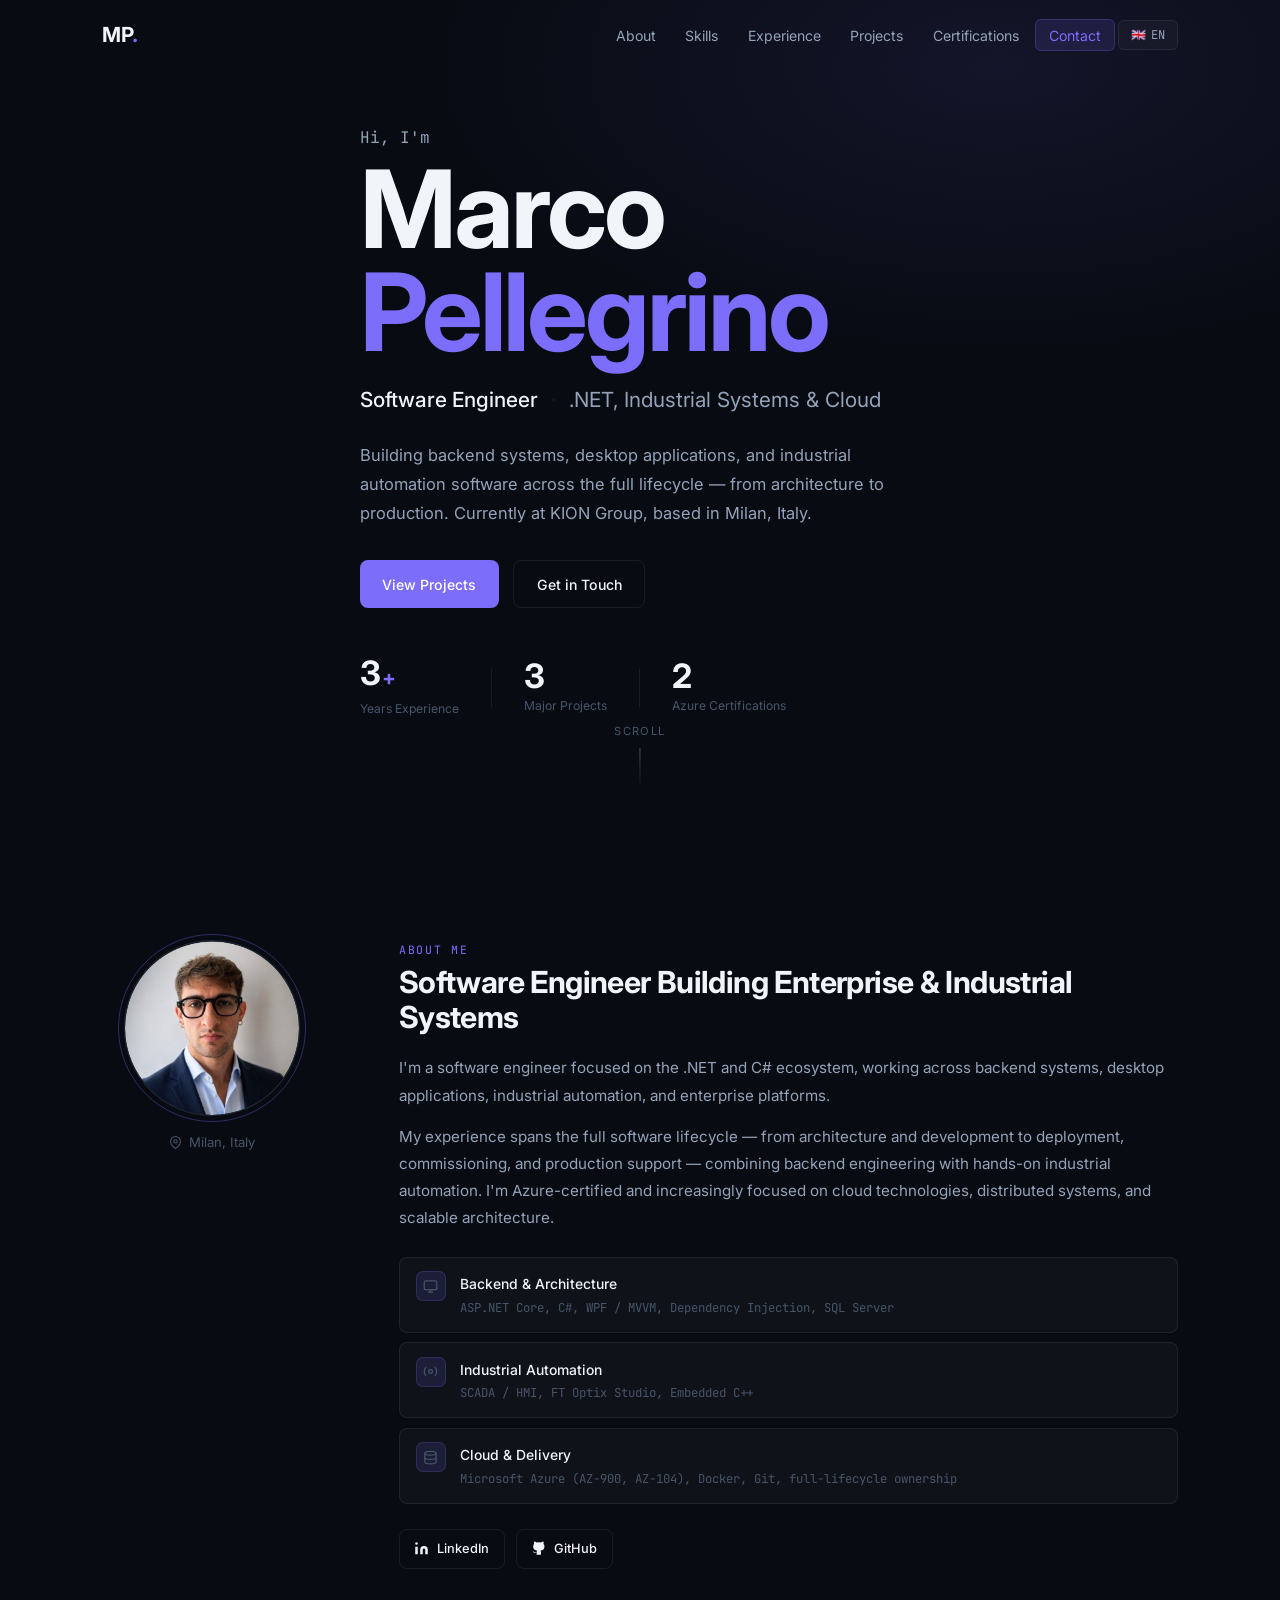
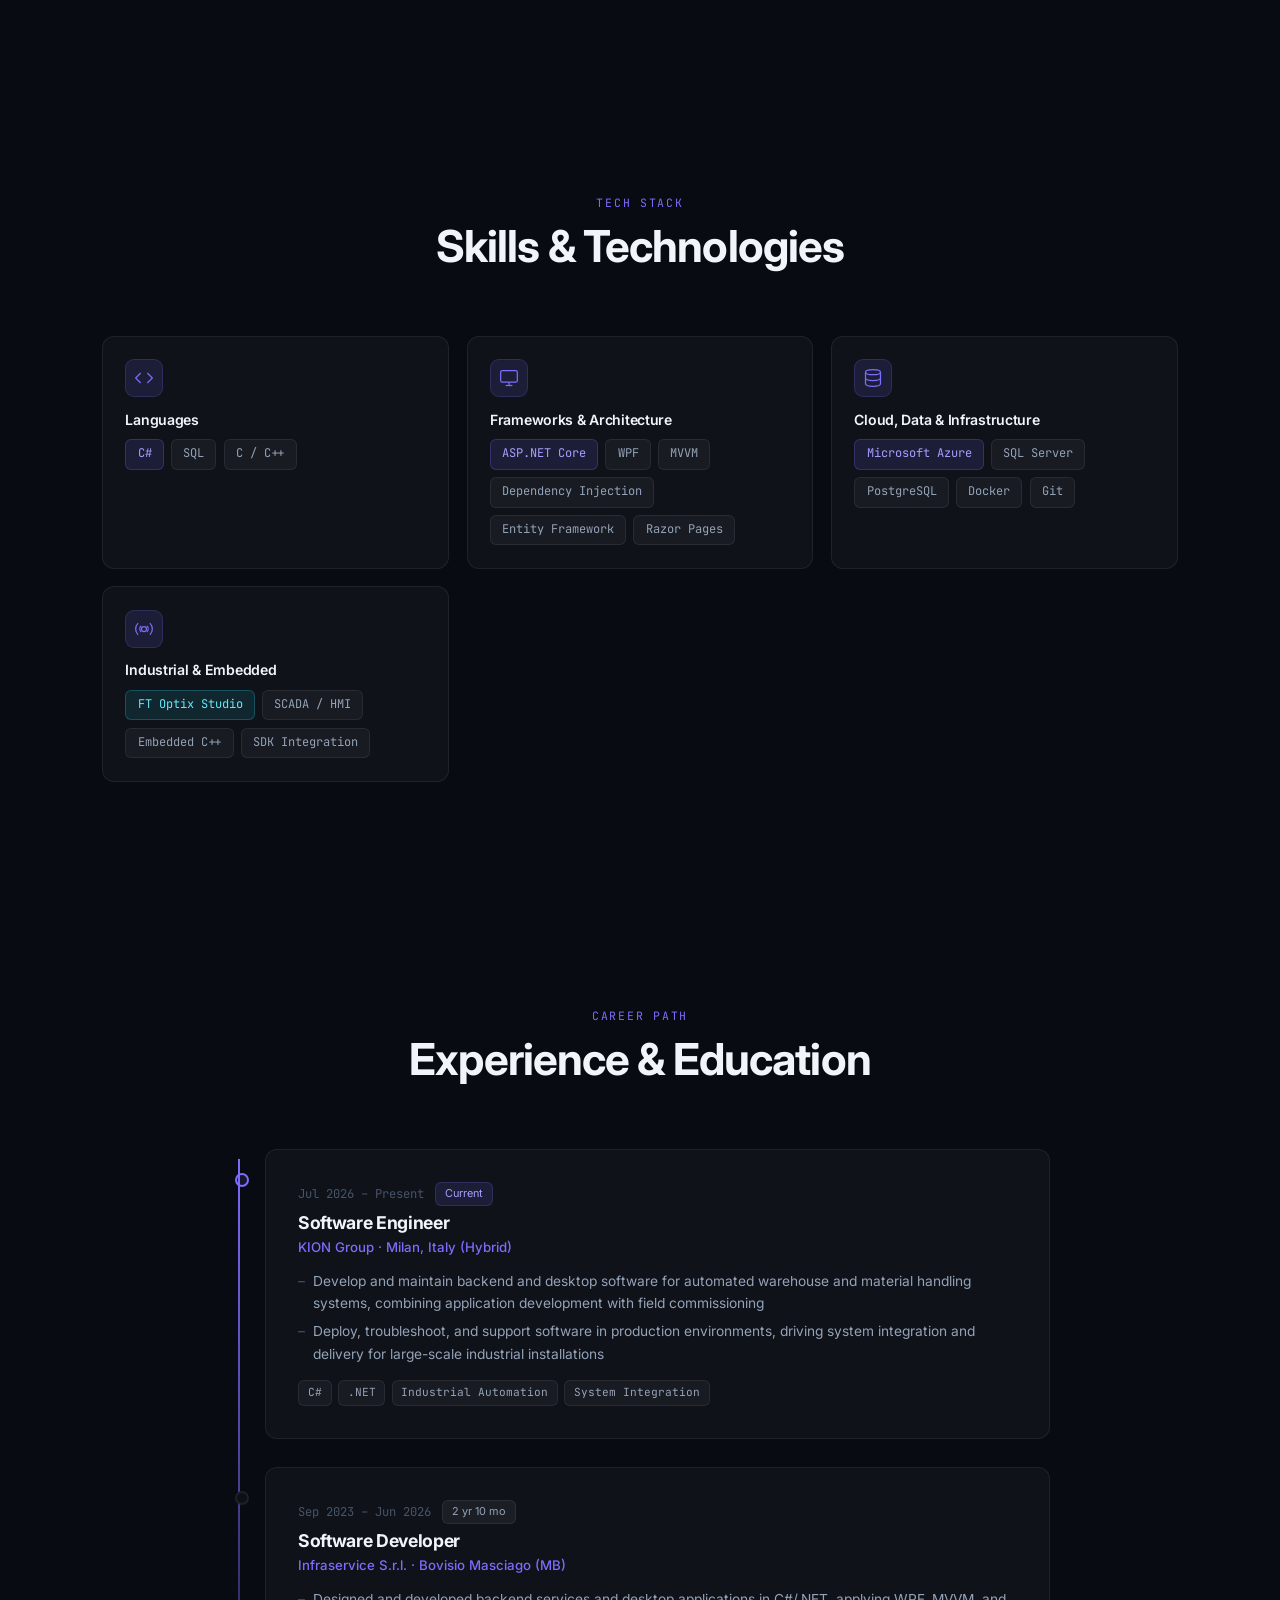
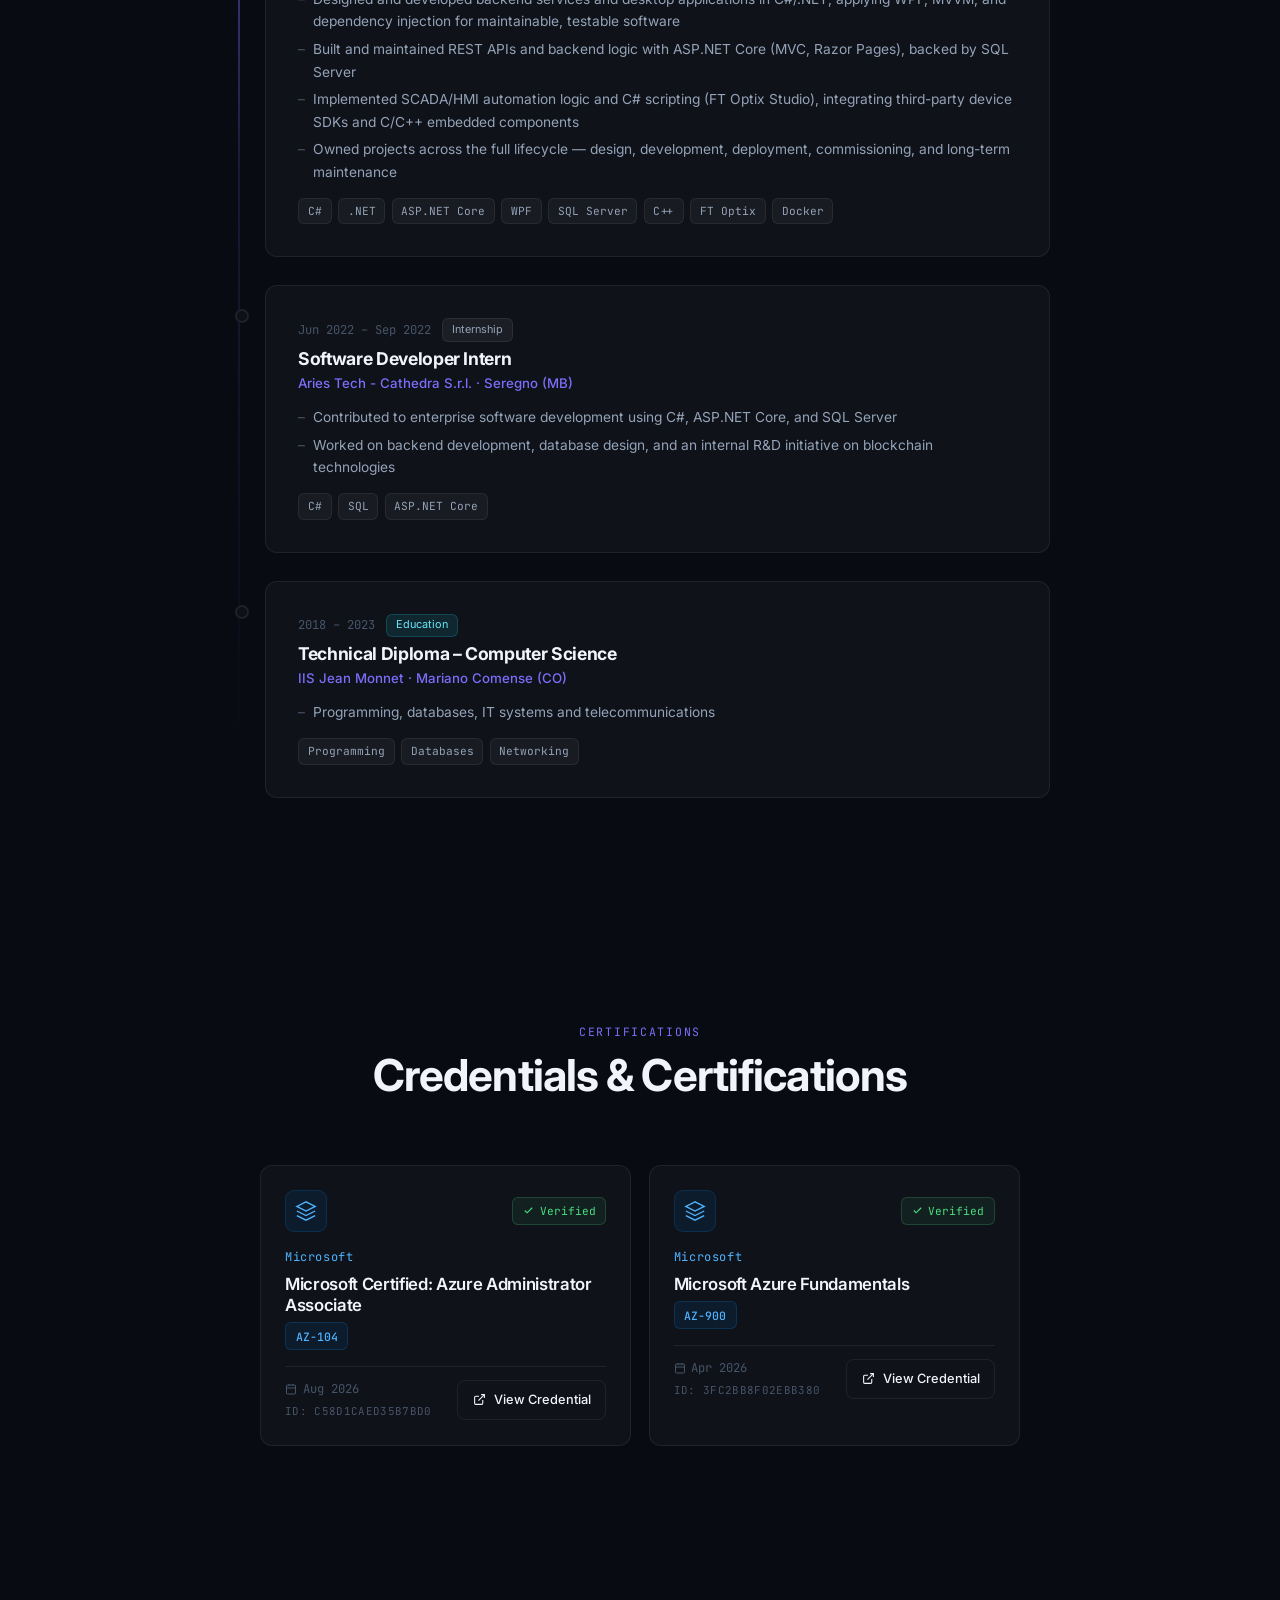
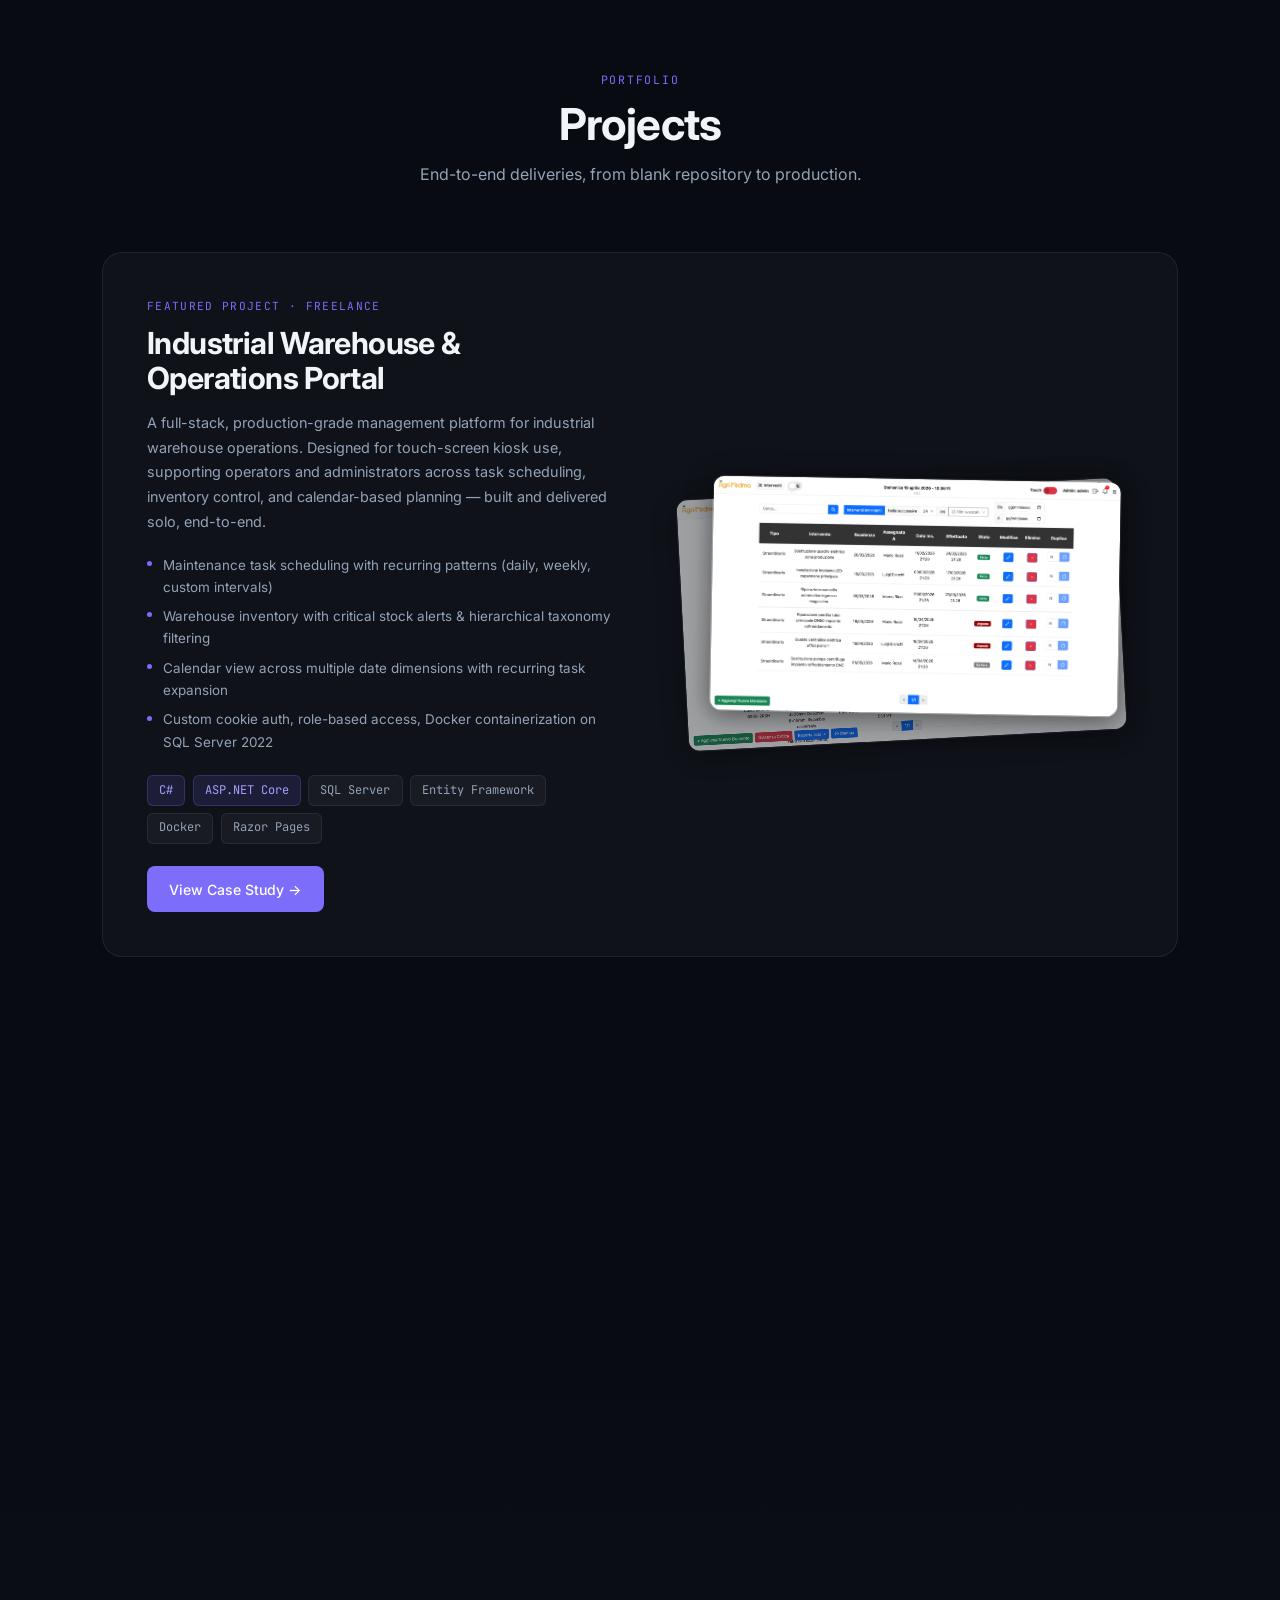
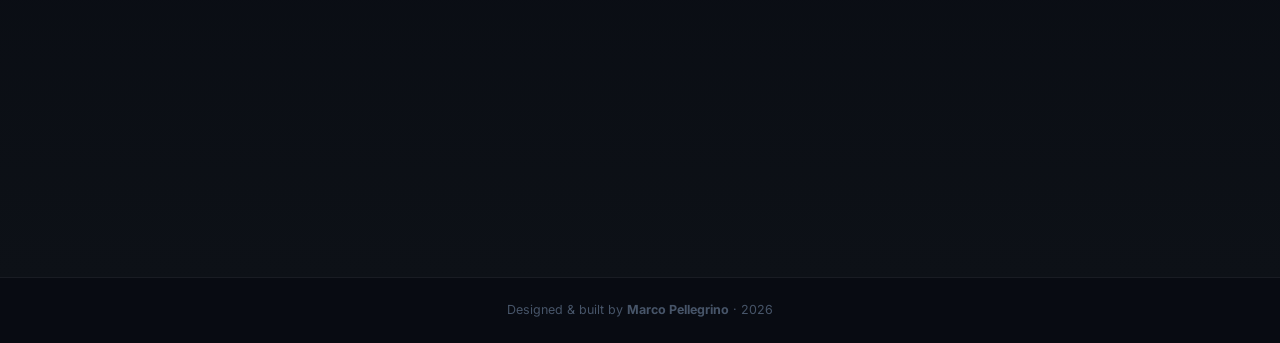
==== commit 8994ac9b: "Refresh design and update career content Simplify the visual style (remove animated blobs, spinning " ====
--- a/index.html
+++ b/index.html
@@ -3,11 +3,11 @@
 <head>
   <meta charset="UTF-8">
   <meta name="viewport" content="width=device-width, initial-scale=1.0">
-  <meta name="description" content="Marco Pellegrino – Software Developer specializing in C#, .NET, logistics and industrial automation. Based in Milan, Italy.">
-  <title>Marco Pellegrino · Software Developer</title>
+  <meta name="description" content="Marco Pellegrino – Software Engineer specializing in C#, .NET, industrial automation, and cloud (Azure). Based in Milan, Italy.">
+  <title>Marco Pellegrino · Software Engineer</title>
   <link rel="preconnect" href="https://fonts.googleapis.com">
   <link rel="preconnect" href="https://fonts.gstatic.com" crossorigin>
-  <link href="https://fonts.googleapis.com/css2?family=Space+Grotesk:wght@300;400;500;600;700&family=Inter:wght@300;400;500;600&family=JetBrains+Mono:wght@400;500&display=swap" rel="stylesheet">
+  <link href="https://fonts.googleapis.com/css2?family=Inter:wght@300;400;500;600;700&family=JetBrains+Mono:wght@400;500&display=swap" rel="stylesheet">
   <link rel="stylesheet" href="css/style.css">
 </head>
 <body>
@@ -38,39 +38,34 @@
 
   <!-- ── Hero ── -->
   <section class="hero" id="hero">
-    <div class="hero__bg">
-      <div class="blob blob--1"></div>
-      <div class="blob blob--2"></div>
-      <div class="blob blob--3"></div>
-      <div class="grid-overlay"></div>
-    </div>
+    <div class="hero__bg"></div>
     <div class="hero__content">
       <p class="hero__greeting reveal" data-i18n="hero_greeting">Hi, I'm</p>
-      <h1 class="hero__name reveal">Marco<br><span class="gradient-text">Pellegrino</span></h1>
+      <h1 class="hero__name reveal">Marco<br><span class="accent">Pellegrino</span></h1>
       <div class="hero__role reveal">
-        <span class="hero__role-static" data-i18n="hero_role_static">Software Developer</span>
+        <span class="hero__role-static" data-i18n="hero_role_static">Software Engineer</span>
         <span class="hero__role-sep">·</span>
-        <span class="hero__typed" id="typedText"></span>
-      </div>
-      <p class="hero__tagline reveal" data-i18n="hero_tagline">Building enterprise software for logistics, industrial automation, and web platforms. Based in Milan, Italy.</p>
+        <span class="hero__role-focus" data-i18n="hero_role_focus">.NET, Industrial Systems &amp; Cloud</span>
+      </div>
+      <p class="hero__tagline reveal" data-i18n="hero_tagline">Building backend systems, desktop applications, and industrial automation software across the full lifecycle — from architecture to production. Currently at KION Group, based in Milan, Italy.</p>
       <div class="hero__actions reveal">
         <a href="#projects" class="btn btn--primary" data-i18n="hero_cta1">View Projects</a>
         <a href="#contact"  class="btn btn--ghost"   data-i18n="hero_cta2">Get in Touch</a>
       </div>
       <div class="hero__stats reveal">
         <div class="stat">
-          <div class="stat__row"><span class="stat__num" data-count="3">0</span><span class="stat__unit">+</span></div>
+          <div class="stat__row"><span class="stat__num">3</span><span class="stat__unit">+</span></div>
           <span class="stat__label" data-i18n="stat1_label">Years Experience</span>
         </div>
         <div class="stat__divider"></div>
         <div class="stat">
-          <div class="stat__row"><span class="stat__num" data-count="3">0</span></div>
+          <div class="stat__row"><span class="stat__num">3</span></div>
           <span class="stat__label" data-i18n="stat2_label">Major Projects</span>
         </div>
         <div class="stat__divider"></div>
         <div class="stat">
-          <div class="stat__row"><span class="stat__num" data-count="6">0</span><span class="stat__unit">+</span></div>
-          <span class="stat__label" data-i18n="stat3_label">Tech Stacks</span>
+          <div class="stat__row"><span class="stat__num">2</span></div>
+          <span class="stat__label" data-i18n="stat3_label">Azure Certifications</span>
         </div>
       </div>
     </div>
@@ -92,10 +87,6 @@
               <span class="avatar__initials" id="avatarInitials">MP</span>
             </div>
             <div class="avatar__ring"></div>
-            <div class="avatar__badge">
-              <div class="badge__dot"></div>
-              <span data-i18n="about_available">Available</span>
-            </div>
           </div>
           <p class="about__location">
             <svg width="13" height="13" viewBox="0 0 24 24" fill="none" stroke="currentColor" stroke-width="2"><path d="M21 10c0 7-9 13-9 13s-9-6-9-13a9 9 0 0118 0z"/><circle cx="12" cy="10" r="3"/></svg>
@@ -104,23 +95,29 @@
         </div>
         <div class="about__content">
           <div class="section__label reveal" data-i18n="about_label">About Me</div>
-          <h2 class="section__title reveal" data-i18n="about_title">Software Developer with an Industrial Edge</h2>
+          <h2 class="section__title reveal" data-i18n="about_title">Software Engineer Building Enterprise &amp; Industrial Systems</h2>
           <div class="about__text reveal">
-            <p data-i18n="about_p1">I'm a software developer focused on the .NET and C# ecosystem, working across enterprise web platforms, logistics systems, industrial automation, and full-stack web delivery.</p>
-            <p data-i18n="about_p2">What sets me apart is experience with the full delivery cycle — from gathering requirements with clients, to building, containerizing, and supporting production. I've shipped freelance projects end-to-end: blank repo to running on a client's systems.</p>
+            <p data-i18n="about_p1">I'm a software engineer focused on the .NET and C# ecosystem, working across backend systems, desktop applications, industrial automation, and enterprise platforms.</p>
+            <p data-i18n="about_p2">My experience spans the full software lifecycle — from architecture and development to deployment, commissioning, and production support — combining backend engineering with hands-on industrial automation. I'm Azure-certified and increasingly focused on cloud technologies, distributed systems, and scalable architecture.</p>
           </div>
           <div class="about__qualities reveal">
             <div class="quality">
-              <span class="quality__icon">⚙️</span>
-              <div><strong data-i18n="q1_strong">Backend Focus</strong><span data-i18n="q1_span">ASP.NET Core, C#, SQL Server, Entity Framework</span></div>
+              <span class="quality__icon">
+                <svg width="15" height="15" viewBox="0 0 24 24" fill="none" stroke="currentColor" stroke-width="2"><rect x="2" y="3" width="20" height="14" rx="2"/><line x1="8" y1="21" x2="16" y2="21"/><line x1="12" y1="17" x2="12" y2="21"/></svg>
+              </span>
+              <div><strong data-i18n="q1_strong">Backend &amp; Architecture</strong><span data-i18n="q1_span">ASP.NET Core, C#, WPF / MVVM, Dependency Injection, SQL Server</span></div>
             </div>
             <div class="quality">
-              <span class="quality__icon">🏭</span>
-              <div><strong data-i18n="q2_strong">Industrial &amp; Automation</strong><span data-i18n="q2_span">SCADA / HMI, FT Optix Studio, Embedded C++</span></div>
+              <span class="quality__icon">
+                <svg width="15" height="15" viewBox="0 0 24 24" fill="none" stroke="currentColor" stroke-width="2"><circle cx="12" cy="12" r="3"/><path d="M19.07 4.93a10 10 0 010 14.14M4.93 4.93a10 10 0 000 14.14"/></svg>
+              </span>
+              <div><strong data-i18n="q2_strong">Industrial Automation</strong><span data-i18n="q2_span">SCADA / HMI, FT Optix Studio, Embedded C++</span></div>
             </div>
             <div class="quality">
-              <span class="quality__icon">🚀</span>
-              <div><strong data-i18n="q3_strong">End-to-End Delivery</strong><span data-i18n="q3_span">Docker, Git, client requirements, post-release support</span></div>
+              <span class="quality__icon">
+                <svg width="15" height="15" viewBox="0 0 24 24" fill="none" stroke="currentColor" stroke-width="2"><ellipse cx="12" cy="5" rx="9" ry="3"/><path d="M21 12c0 1.66-4 3-9 3s-9-1.34-9-3"/><path d="M3 5v14c0 1.66 4 3 9 3s9-1.34 9-3V5"/></svg>
+              </span>
+              <div><strong data-i18n="q3_strong">Cloud &amp; Delivery</strong><span data-i18n="q3_span">Microsoft Azure (AZ-900, AZ-104), Docker, Git, full-lifecycle ownership</span></div>
             </div>
           </div>
           <div class="about__cta reveal">
@@ -151,23 +148,22 @@
           <h3 class="skill-card__title" data-i18n="skill1_title">Languages</h3>
           <div class="skill-tags">
             <span class="tag tag--primary">C#</span><span class="tag">SQL</span><span class="tag">C / C++</span>
-            <span class="tag">Python</span><span class="tag">JavaScript</span><span class="tag">HTML / CSS</span>
           </div>
         </div>
         <div class="skill-card reveal">
           <div class="skill-card__icon"><svg width="20" height="20" viewBox="0 0 24 24" fill="none" stroke="currentColor" stroke-width="1.5"><rect x="2" y="3" width="20" height="14" rx="2"/><line x1="8" y1="21" x2="16" y2="21"/><line x1="12" y1="17" x2="12" y2="21"/></svg></div>
-          <h3 class="skill-card__title" data-i18n="skill2_title">Frameworks &amp; Platforms</h3>
+          <h3 class="skill-card__title" data-i18n="skill2_title">Frameworks &amp; Architecture</h3>
           <div class="skill-tags">
-            <span class="tag tag--primary">ASP.NET Core</span><span class="tag">Entity Framework</span>
-            <span class="tag">Razor Pages</span><span class="tag">React</span>
+            <span class="tag tag--primary">ASP.NET Core</span><span class="tag">WPF</span><span class="tag">MVVM</span>
+            <span class="tag">Dependency Injection</span><span class="tag">Entity Framework</span><span class="tag">Razor Pages</span>
           </div>
         </div>
         <div class="skill-card reveal">
           <div class="skill-card__icon"><svg width="20" height="20" viewBox="0 0 24 24" fill="none" stroke="currentColor" stroke-width="1.5"><ellipse cx="12" cy="5" rx="9" ry="3"/><path d="M21 12c0 1.66-4 3-9 3s-9-1.34-9-3"/><path d="M3 5v14c0 1.66 4 3 9 3s9-1.34 9-3V5"/></svg></div>
-          <h3 class="skill-card__title" data-i18n="skill3_title">Data &amp; Infrastructure</h3>
+          <h3 class="skill-card__title" data-i18n="skill3_title">Cloud, Data &amp; Infrastructure</h3>
           <div class="skill-tags">
-            <span class="tag tag--primary">SQL Server</span><span class="tag">PostgreSQL</span>
-            <span class="tag">Docker</span><span class="tag">Git</span>
+            <span class="tag tag--primary">Microsoft Azure</span><span class="tag">SQL Server</span>
+            <span class="tag">PostgreSQL</span><span class="tag">Docker</span><span class="tag">Git</span>
           </div>
         </div>
         <div class="skill-card reveal">
@@ -178,23 +174,6 @@
             <span class="tag">Embedded C++</span><span class="tag">SDK Integration</span>
           </div>
         </div>
-        <div class="skill-card reveal">
-          <div class="skill-card__icon"><svg width="20" height="20" viewBox="0 0 24 24" fill="none" stroke="currentColor" stroke-width="1.5"><path d="M14.7 6.3a1 1 0 000 1.4l1.6 1.6a1 1 0 001.4 0l3.77-3.77a6 6 0 01-7.94 7.94l-6.91 6.91a2.12 2.12 0 01-3-3l6.91-6.91a6 6 0 017.94-7.94l-3.76 3.76z"/></svg></div>
-          <h3 class="skill-card__title" data-i18n="skill5_title">Dev Tools</h3>
-          <div class="skill-tags">
-            <span class="tag">Visual Studio</span><span class="tag">VS Code</span><span class="tag">GitHub</span><span class="tag">Docker Compose</span>
-          </div>
-        </div>
-        <div class="skill-card reveal">
-          <div class="skill-card__icon"><svg width="20" height="20" viewBox="0 0 24 24" fill="none" stroke="currentColor" stroke-width="1.5"><circle cx="12" cy="8" r="4"/><path d="M6 20v-2a4 4 0 014-4h4a4 4 0 014 4v2"/></svg></div>
-          <h3 class="skill-card__title" data-i18n="skill6_title">Soft Skills</h3>
-          <div class="skill-tags">
-            <span class="tag" data-i18n="skill6_1">Client Requirements</span>
-            <span class="tag" data-i18n="skill6_2">Freelance Delivery</span>
-            <span class="tag" data-i18n="skill6_3">Post-release Support</span>
-            <span class="tag">IT · EN B2</span>
-          </div>
-        </div>
       </div>
     </div>
   </section>
@@ -208,27 +187,48 @@
       </div>
       <div class="timeline">
 
-        <!-- Infraservice -->
+        <!-- KION Group -->
         <div class="timeline__item reveal">
           <div class="timeline__dot timeline__dot--active"></div>
           <div class="timeline__content card">
             <div class="timeline__meta">
-              <span class="timeline__date" data-i18n="infra_date">Sep 2023 – Present</span>
-              <span class="timeline__badge" data-i18n="infra_badge">Current</span>
+              <span class="timeline__date" data-i18n="kion_date">Jul 2026 – Present</span>
+              <span class="timeline__badge" data-i18n="kion_badge">Current</span>
+            </div>
+            <h3 class="timeline__role" data-i18n="kion_role">Software Engineer</h3>
+            <p class="timeline__company" data-i18n="kion_company">KION Group · Milan, Italy (Hybrid)</p>
+            <ul class="timeline__list">
+              <li data-i18n="kion_1">Develop and maintain backend and desktop software for automated warehouse and material handling systems, combining application development with field commissioning</li>
+              <li data-i18n="kion_2">Deploy, troubleshoot, and support software in production environments, driving system integration and delivery for large-scale industrial installations</li>
+            </ul>
+            <div class="timeline__tags">
+              <span class="tag tag--sm">C#</span><span class="tag tag--sm">.NET</span>
+              <span class="tag tag--sm">Industrial Automation</span><span class="tag tag--sm">System Integration</span>
+            </div>
+          </div>
+        </div>
+
+        <!-- Infraservice -->
+        <div class="timeline__item reveal">
+          <div class="timeline__dot"></div>
+          <div class="timeline__content card">
+            <div class="timeline__meta">
+              <span class="timeline__date" data-i18n="infra_date">Sep 2023 – Jun 2026</span>
+              <span class="timeline__badge timeline__badge--muted" data-i18n="infra_badge">2 yr 10 mo</span>
             </div>
             <h3 class="timeline__role" data-i18n="infra_role">Software Developer</h3>
             <p class="timeline__company" data-i18n="infra_company">Infraservice S.r.l. · Bovisio Masciago (MB)</p>
             <ul class="timeline__list">
-              <li data-i18n="infra_1">Development and maintenance of C# / .NET enterprise applications</li>
-              <li data-i18n="infra_2">Backend business logic implementation with ASP.NET Core</li>
-              <li data-i18n="infra_3">Embedded library and system development in C++</li>
-              <li data-i18n="infra_4">Relational database design and SQL query optimization</li>
-              <li data-i18n="infra_5">Industrial automation development with FT Optix Studio (SCADA/HMI)</li>
+              <li data-i18n="infra_1">Designed and developed backend services and desktop applications in C#/.NET, applying WPF, MVVM, and dependency injection for maintainable, testable software</li>
+              <li data-i18n="infra_2">Built and maintained REST APIs and backend logic with ASP.NET Core (MVC, Razor Pages), backed by SQL Server</li>
+              <li data-i18n="infra_3">Implemented SCADA/HMI automation logic and C# scripting (FT Optix Studio), integrating third-party device SDKs and C/C++ embedded components</li>
+              <li data-i18n="infra_4">Owned projects across the full lifecycle — design, development, deployment, commissioning, and long-term maintenance</li>
             </ul>
             <div class="timeline__tags">
-              <span class="tag tag--sm">C#</span><span class="tag tag--sm">.NET 8</span>
-              <span class="tag tag--sm">ASP.NET Core</span><span class="tag tag--sm">SQL Server</span>
-              <span class="tag tag--sm">C++</span><span class="tag tag--sm">FT Optix</span><span class="tag tag--sm">Docker</span>
+              <span class="tag tag--sm">C#</span><span class="tag tag--sm">.NET</span>
+              <span class="tag tag--sm">ASP.NET Core</span><span class="tag tag--sm">WPF</span>
+              <span class="tag tag--sm">SQL Server</span><span class="tag tag--sm">C++</span>
+              <span class="tag tag--sm">FT Optix</span><span class="tag tag--sm">Docker</span>
             </div>
           </div>
         </div>
@@ -238,16 +238,14 @@
           <div class="timeline__dot"></div>
           <div class="timeline__content card">
             <div class="timeline__meta">
-              <span class="timeline__date" data-i18n="aries_date">Mar 2022 – Jun 2022</span>
+              <span class="timeline__date" data-i18n="aries_date">Jun 2022 – Sep 2022</span>
               <span class="timeline__badge timeline__badge--muted" data-i18n="aries_badge">Internship</span>
             </div>
-            <h3 class="timeline__role" data-i18n="aries_role">IT Intern</h3>
-            <p class="timeline__company" data-i18n="aries_company">Aries Tech Cathedra S.r.l. · Seregno (MB)</p>
+            <h3 class="timeline__role" data-i18n="aries_role">Software Developer Intern</h3>
+            <p class="timeline__company" data-i18n="aries_company">Aries Tech - Cathedra S.r.l. · Seregno (MB)</p>
             <ul class="timeline__list">
-              <li data-i18n="aries_1">4-month school-work alternance in software development and databases</li>
-              <li data-i18n="aries_2">Relational databases fundamentals and SQL language</li>
-              <li data-i18n="aries_3">Introduction to C# and ASP.NET Core development</li>
-              <li data-i18n="aries_4">Introductory training on blockchain technologies</li>
+              <li data-i18n="aries_1">Contributed to enterprise software development using C#, ASP.NET Core, and SQL Server</li>
+              <li data-i18n="aries_2">Worked on backend development, database design, and an internal R&amp;D initiative on blockchain technologies</li>
             </ul>
             <div class="timeline__tags">
               <span class="tag tag--sm">C#</span><span class="tag tag--sm">SQL</span><span class="tag tag--sm">ASP.NET Core</span>
@@ -285,6 +283,42 @@
         <h2 class="section__title reveal" data-i18n="certs_title">Credentials &amp; Certifications</h2>
       </div>
       <div class="certs__grid">
+
+        <div class="cert-card reveal">
+          <div class="cert-card__top">
+            <div class="cert-card__icon">
+              <svg width="22" height="22" viewBox="0 0 24 24" fill="none" stroke="currentColor" stroke-width="1.5">
+                <path d="M12 2L2 7l10 5 10-5-10-5z"/>
+                <path d="M2 17l10 5 10-5"/>
+                <path d="M2 12l10 5 10-5"/>
+              </svg>
+            </div>
+            <span class="cert-card__verified">
+              <svg width="11" height="11" viewBox="0 0 24 24" fill="none" stroke="currentColor" stroke-width="2.5"><polyline points="20 6 9 17 4 12"/></svg>
+              <span data-i18n="cert_verified">Verified</span>
+            </span>
+          </div>
+          <div class="cert-card__body">
+            <p class="cert-card__issuer">Microsoft</p>
+            <h3 class="cert-card__name" data-i18n="cert_az104_name">Microsoft Certified: Azure Administrator Associate</h3>
+            <span class="cert-card__badge">AZ-104</span>
+          </div>
+          <div class="cert-card__footer">
+            <div class="cert-card__meta">
+              <span class="cert-card__date">
+                <svg width="12" height="12" viewBox="0 0 24 24" fill="none" stroke="currentColor" stroke-width="2"><rect x="3" y="4" width="18" height="18" rx="2"/><line x1="16" y1="2" x2="16" y2="6"/><line x1="8" y1="2" x2="8" y2="6"/><line x1="3" y1="10" x2="21" y2="10"/></svg>
+                Aug 2026
+              </span>
+              <span class="cert-card__id">ID: C58D1CAED35B7BD0</span>
+            </div>
+            <a href="https://learn.microsoft.com/it-it/users/marcopellegrino-4114/credentials/c58d1caed35b7bd0"
+               target="_blank" rel="noopener"
+               class="btn btn--ghost btn--sm cert-card__link">
+              <svg width="13" height="13" viewBox="0 0 24 24" fill="none" stroke="currentColor" stroke-width="2"><path d="M18 13v6a2 2 0 01-2 2H5a2 2 0 01-2-2V8a2 2 0 012-2h6"/><polyline points="15 3 21 3 21 9"/><line x1="10" y1="14" x2="21" y2="3"/></svg>
+              <span data-i18n="cert_verify">View Credential</span>
+            </a>
+          </div>
+        </div>
 
         <div class="cert-card reveal">
           <div class="cert-card__top">
--- a/css/style.css
+++ b/css/style.css
@@ -8,9 +8,9 @@
   --bg2:          #0d1117;
   --bg3:          #111827;
   --card:         rgba(255,255,255,0.03);
-  --card-hover:   rgba(255,255,255,0.06);
+  --card-hover:   rgba(255,255,255,0.055);
   --border:       rgba(255,255,255,0.07);
-  --border-hover: rgba(124,109,250,0.4);
+  --border-hover: rgba(124,109,250,0.35);
 
   --purple:       #7c6dfa;
   --purple-dim:   rgba(124,109,250,0.13);
@@ -26,9 +26,9 @@
   --rsm: 8px;
 
   --shadow:      0 4px 24px rgba(0,0,0,0.5);
-  --glow:        0 0 50px rgba(124,109,250,0.18);
-  --t:           0.25s ease;
-  --ts:          0.5s ease;
+  --glow:        0 0 30px rgba(124,109,250,0.10);
+  --t:           0.22s ease;
+  --ts:          0.4s ease;
 
   --max: 1140px;
 }
@@ -44,8 +44,8 @@
 a    { color: inherit; text-decoration: none; }
 ul   { list-style: none; }
 h1, h2, h3, h4 {
-  font-family: 'Space Grotesk', sans-serif;
-  font-weight: 600;
+  font-family: 'Inter', sans-serif;
+  font-weight: 700;
   line-height: 1.15;
   letter-spacing: -0.02em;
 }
@@ -53,12 +53,6 @@
 /* ============================================================
    UTILITIES
    ============================================================ */
-.gradient-text {
-  background: linear-gradient(135deg, var(--purple) 0%, var(--cyan) 100%);
-  -webkit-background-clip: text;
-  -webkit-text-fill-color: transparent;
-  background-clip: text;
-}
 .accent { color: var(--purple); }
 
 .container {
@@ -98,13 +92,11 @@
   border: 1px solid var(--border);
   border-radius: var(--r);
   padding: clamp(1.25rem, 3vw, 2rem);
-  transition: background var(--t), border-color var(--t), transform var(--t), box-shadow var(--t);
+  transition: background var(--t), border-color var(--t);
 }
 .card:hover {
   background: var(--card-hover);
   border-color: var(--border-hover);
-  transform: translateY(-3px);
-  box-shadow: var(--glow);
 }
 
 /* ============================================================
@@ -125,13 +117,11 @@
   font-family: inherit;
 }
 .btn--primary {
-  background: linear-gradient(135deg, var(--purple), #5b52f0);
+  background: var(--purple);
   color: #fff;
-  box-shadow: 0 4px 20px rgba(124,109,250,0.32);
 }
 .btn--primary:hover {
-  transform: translateY(-2px);
-  box-shadow: 0 8px 32px rgba(124,109,250,0.5);
+  background: #6a5cf0;
 }
 .btn--ghost {
   background: transparent;
@@ -153,10 +143,10 @@
   display: inline-flex;
   align-items: center;
   padding: 0.28rem 0.7rem;
-  border-radius: 20px;
+  border-radius: 6px;
   font-size: 0.75rem;
   font-family: 'JetBrains Mono', monospace;
-  background: rgba(255,255,255,0.05);
+  background: rgba(255,255,255,0.04);
   border: 1px solid var(--border);
   color: var(--muted);
   transition: all var(--t);
@@ -164,12 +154,12 @@
 .tag:hover { border-color: var(--border-hover); color: var(--text); }
 .tag--primary {
   background: var(--purple-dim);
-  border-color: rgba(124,109,250,0.28);
+  border-color: rgba(124,109,250,0.25);
   color: #a99eff;
 }
 .tag--secondary {
   background: var(--cyan-dim);
-  border-color: rgba(34,211,238,0.28);
+  border-color: rgba(34,211,238,0.25);
   color: #67e8f9;
 }
 .tag--sm { padding: 0.18rem 0.55rem; font-size: 0.7rem; }
@@ -187,9 +177,9 @@
   transition: all 0.4s ease;
 }
 .nav.scrolled {
-  background: rgba(8,11,18,0.88);
-  backdrop-filter: blur(20px);
-  -webkit-backdrop-filter: blur(20px);
+  background: rgba(8,11,18,0.9);
+  backdrop-filter: blur(16px);
+  -webkit-backdrop-filter: blur(16px);
   border-bottom: 1px solid var(--border);
   padding: 0.7rem 0;
 }
@@ -202,10 +192,10 @@
   justify-content: space-between;
 }
 .nav__logo {
-  font-family: 'Space Grotesk', sans-serif;
-  font-size: 1.35rem;
+  font-family: 'Inter', sans-serif;
+  font-size: 1.3rem;
   font-weight: 700;
-  letter-spacing: -0.03em;
+  letter-spacing: -0.02em;
 }
 .nav__links {
   display: flex;
@@ -222,14 +212,14 @@
 .nav__links a:hover,
 .nav__links a.active {
   color: var(--text);
-  background: rgba(255,255,255,0.06);
+  background: rgba(255,255,255,0.05);
 }
 .nav__cta {
   background: var(--purple-dim) !important;
   color: var(--purple) !important;
-  border: 1px solid rgba(124,109,250,0.28);
-}
-.nav__cta:hover { background: rgba(124,109,250,0.2) !important; }
+  border: 1px solid rgba(124,109,250,0.25);
+}
+.nav__cta:hover { background: rgba(124,109,250,0.18) !important; }
 
 .nav__toggle {
   display: none;
@@ -257,60 +247,16 @@
    HERO
    ============================================================ */
 .hero {
-  min-height: 100vh;
+  min-height: 92vh;
   display: flex;
   align-items: center;
   position: relative;
   overflow: hidden;
   padding: 6rem 0 5rem;
 }
-.hero__bg { position: absolute; inset: 0; overflow: hidden; }
-
-.blob {
-  position: absolute;
-  border-radius: 50%;
-  filter: blur(90px);
-  opacity: 0.55;
-}
-.blob--1 {
-  width: 650px; height: 650px;
-  background: radial-gradient(circle, rgba(124,109,250,0.38) 0%, transparent 70%);
-  top: -220px; right: -120px;
-  animation: blob1 11s ease-in-out infinite;
-}
-.blob--2 {
-  width: 550px; height: 550px;
-  background: radial-gradient(circle, rgba(34,211,238,0.22) 0%, transparent 70%);
-  bottom: -120px; left: -160px;
-  animation: blob2 14s ease-in-out infinite;
-}
-.blob--3 {
-  width: 350px; height: 350px;
-  background: radial-gradient(circle, rgba(245,158,11,0.1) 0%, transparent 70%);
-  top: 45%; left: 42%;
-  animation: blob3 9s ease-in-out infinite;
-}
-@keyframes blob1 {
-  0%,100% { transform: translate(0,0) scale(1); }
-  33%      { transform: translate(-55px,45px) scale(1.06); }
-  66%      { transform: translate(40px,-30px) scale(0.94); }
-}
-@keyframes blob2 {
-  0%,100% { transform: translate(0,0) scale(1); }
-  50%      { transform: translate(80px,-55px) scale(1.1); }
-}
-@keyframes blob3 {
-  0%,100% { transform: translate(0,0); }
-  50%      { transform: translate(-40px,40px); }
-}
-
-.grid-overlay {
-  position: absolute; inset: 0;
-  background-image:
-    linear-gradient(rgba(255,255,255,0.025) 1px, transparent 1px),
-    linear-gradient(90deg, rgba(255,255,255,0.025) 1px, transparent 1px);
-  background-size: 60px 60px;
-  mask-image: radial-gradient(ellipse 80% 80% at 50% 50%, black 20%, transparent 75%);
+.hero__bg {
+  position: absolute; inset: 0; overflow: hidden;
+  background: radial-gradient(ellipse 70% 55% at 78% 8%, rgba(124,109,250,0.10) 0%, transparent 65%);
 }
 
 .hero__content {
@@ -327,29 +273,26 @@
   margin-bottom: 0.4rem;
 }
 .hero__name {
-  font-size: clamp(3.5rem, 11vw, 7.5rem);
+  font-size: clamp(3.2rem, 10vw, 6.75rem);
   font-weight: 700;
-  line-height: 0.93;
-  letter-spacing: -0.04em;
+  line-height: 0.95;
+  letter-spacing: -0.03em;
   margin-bottom: 1.25rem;
-}
+  color: var(--text);
+}
+.hero__name .accent { color: var(--purple); }
 .hero__role {
   display: flex;
   align-items: center;
   gap: 0.8rem;
-  font-size: clamp(1rem, 2.5vw, 1.35rem);
+  font-size: clamp(1rem, 2.5vw, 1.3rem);
   color: var(--muted);
   margin-bottom: 1.5rem;
   flex-wrap: wrap;
 }
+.hero__role-static { color: var(--text); font-weight: 500; }
 .hero__role-sep { color: var(--border); }
-.hero__typed { color: var(--cyan); min-width: 220px; }
-.hero__typed::after {
-  content: '|';
-  animation: blink 0.8s step-end infinite;
-  color: var(--cyan);
-}
-@keyframes blink { 0%,100% { opacity:1; } 50% { opacity:0; } }
+.hero__role-focus { color: var(--muted); }
 
 .hero__tagline {
   max-width: 560px;
@@ -373,13 +316,13 @@
 .stat { display: flex; flex-direction: column; }
 .stat__row { display: flex; align-items: baseline; gap: 0.1rem; }
 .stat__num {
-  font-family: 'Space Grotesk', sans-serif;
-  font-size: 2.2rem;
+  font-family: 'Inter', sans-serif;
+  font-size: 2.1rem;
   font-weight: 700;
   line-height: 1;
-  letter-spacing: -0.03em;
-}
-.stat__unit { color: var(--purple); font-size: 1.4rem; font-family: 'Space Grotesk', sans-serif; font-weight: 700; }
+  letter-spacing: -0.02em;
+}
+.stat__unit { color: var(--purple); font-size: 1.3rem; font-weight: 700; }
 .stat__label { font-size: 0.76rem; color: var(--faint); margin-top: 0.2rem; }
 .stat__divider { width: 1px; height: 38px; background: var(--border); }
 
@@ -395,20 +338,11 @@
   letter-spacing: 0.12em;
   text-transform: uppercase;
   color: var(--faint);
-  animation: fadeUp 1s ease 1.8s both;
 }
 .scroll-line {
-  width: 1px; height: 44px;
+  width: 1px; height: 40px;
   background: linear-gradient(to bottom, var(--faint), transparent);
-  animation: scrollPulse 2.2s ease infinite;
-}
-@keyframes scrollPulse {
-  0%   { transform: scaleY(0); transform-origin: top; }
-  45%  { transform: scaleY(1); transform-origin: top; }
-  55%  { transform: scaleY(1); transform-origin: bottom; }
-  100% { transform: scaleY(0); transform-origin: bottom; }
-}
-@keyframes fadeUp { from { opacity:0; transform: translateX(-50%) translateY(10px); } to { opacity:1; transform: translateX(-50%) translateY(0); } }
+}
 
 /* ============================================================
    ABOUT
@@ -429,55 +363,47 @@
 }
 .about__avatar {
   position: relative;
-  width: 180px; height: 180px;
+  width: 176px; height: 176px;
 }
 .avatar__face {
   width: 100%; height: 100%;
   border-radius: 50%;
-  background: linear-gradient(135deg, var(--purple-dim), var(--cyan-dim));
-  border: 1px solid rgba(124,109,250,0.2);
+  background: var(--bg3);
+  border: 1px solid var(--border);
   display: flex;
   align-items: center;
   justify-content: center;
-  font-family: 'Space Grotesk', sans-serif;
-  font-size: 2.5rem;
+  font-size: 2.4rem;
   font-weight: 700;
   color: var(--purple);
-  letter-spacing: -0.05em;
+  letter-spacing: -0.03em;
+  position: relative;
+  overflow: hidden;
+}
+.avatar__img {
+  position: absolute;
+  inset: 0;
+  width: 100%; height: 100%;
+  object-fit: cover;
+  border-radius: 50%;
+}
+.avatar__initials {
+  position: absolute;
+  inset: 0;
+  display: none; /* fallback: shown via JS onerror */
+  align-items: center;
+  justify-content: center;
+  font-size: 2.4rem;
+  font-weight: 700;
+  color: var(--purple);
+  letter-spacing: -0.03em;
 }
 .avatar__ring {
   position: absolute;
   inset: -6px;
   border-radius: 50%;
-  border: 2px solid transparent;
-  background: linear-gradient(135deg, var(--purple), var(--cyan)) border-box;
-  -webkit-mask: linear-gradient(#fff 0 0) padding-box, linear-gradient(#fff 0 0);
-  -webkit-mask-composite: destination-out;
-  mask-composite: exclude;
-  animation: spinRing 10s linear infinite;
-}
-@keyframes spinRing { to { transform: rotate(360deg); } }
-
-.avatar__badge {
-  position: absolute;
-  bottom: 2px; right: -12px;
-  background: var(--bg3);
-  border: 1px solid rgba(74,222,128,0.35);
-  border-radius: 20px;
-  padding: 0.28rem 0.7rem;
-  font-size: 0.72rem;
-  display: flex;
-  align-items: center;
-  gap: 0.45rem;
-  color: #4ade80;
-}
-.badge__dot {
-  width: 6px; height: 6px;
-  border-radius: 50%;
-  background: #4ade80;
-  animation: dotPulse 2s ease infinite;
-}
-@keyframes dotPulse { 0%,100% { opacity:1; transform:scale(1); } 50% { opacity:0.5; transform:scale(1.4); } }
+  border: 1px solid var(--border-hover);
+}
 
 .about__location {
   display: flex;
@@ -519,8 +445,18 @@
   transition: border-color var(--t), background var(--t);
 }
 .quality:hover { border-color: var(--border-hover); background: var(--card-hover); }
-.quality__icon { font-size: 1.1rem; flex-shrink: 0; }
-.quality div   { display: flex; flex-direction: column; gap: 0.12rem; }
+.quality__icon {
+  width: 30px; height: 30px;
+  flex-shrink: 0;
+  border-radius: 7px;
+  background: var(--purple-dim);
+  border: 1px solid rgba(124,109,250,0.2);
+  display: flex;
+  align-items: center;
+  justify-content: center;
+  color: var(--purple);
+}
+.quality div   { display: flex; flex-direction: column; gap: 0.12rem; padding-top: 0.1rem; }
 .quality strong { font-size: 0.87rem; color: var(--text); font-weight: 500; }
 .quality span   { font-size: 0.77rem; color: var(--faint); font-family: 'JetBrains Mono', monospace; }
 .about__cta { display: flex; gap: 0.7rem; flex-wrap: wrap; }
@@ -538,25 +474,11 @@
   border: 1px solid var(--border);
   border-radius: var(--r);
   padding: 1.4rem;
-  transition: all var(--t);
-  position: relative;
-  overflow: hidden;
-}
-.skill-card::before {
-  content: '';
-  position: absolute;
-  top: 0; left: 0; right: 0;
-  height: 2px;
-  background: linear-gradient(90deg, var(--purple), var(--cyan));
-  transform: scaleX(0);
-  transition: transform var(--t);
-}
-.skill-card:hover::before  { transform: scaleX(1); }
+  transition: border-color var(--t), background var(--t);
+}
 .skill-card:hover {
   border-color: var(--border-hover);
   background: var(--card-hover);
-  transform: translateY(-4px);
-  box-shadow: var(--glow);
 }
 .skill-card__icon {
   width: 38px; height: 38px;
@@ -585,7 +507,7 @@
   position: absolute;
   left: 8px; top: 10px; bottom: 10px;
   width: 2px;
-  background: linear-gradient(to bottom, var(--purple), rgba(124,109,250,0.2), transparent);
+  background: linear-gradient(to bottom, var(--purple), rgba(124,109,250,0.15), transparent);
 }
 .timeline__item { position: relative; margin-bottom: 1.75rem; }
 .timeline__item:last-child { margin-bottom: 0; }
@@ -600,7 +522,6 @@
 .timeline__dot--active {
   border-color: var(--purple);
   background: var(--purple-dim);
-  box-shadow: 0 0 14px rgba(124,109,250,0.55);
 }
 .timeline__meta {
   display: flex;
@@ -613,13 +534,13 @@
 .timeline__badge {
   font-size: 0.68rem;
   padding: 0.12rem 0.55rem;
-  border-radius: 20px;
+  border-radius: 6px;
   background: var(--purple-dim);
   color: #a99eff;
-  border: 1px solid rgba(124,109,250,0.22);
+  border: 1px solid rgba(124,109,250,0.2);
 }
 .timeline__badge--muted { background: rgba(255,255,255,0.05); color: var(--muted); border-color: var(--border); }
-.timeline__badge--edu  { background: var(--cyan-dim); color: #67e8f9; border-color: rgba(34,211,238,0.22); }
+.timeline__badge--edu  { background: var(--cyan-dim); color: #67e8f9; border-color: rgba(34,211,238,0.2); }
 .timeline__role   { font-size: 1.1rem; color: var(--text); margin-bottom: 0.22rem; }
 .timeline__company { font-size: 0.83rem; color: var(--purple); margin-bottom: 0.7rem; font-weight: 500; }
 .timeline__list {
@@ -635,11 +556,10 @@
   position: relative;
 }
 .timeline__list li::before {
-  content: '→';
+  content: '\2013';
   position: absolute;
   left: -0.9rem;
-  color: var(--purple);
-  font-size: 0.78rem;
+  color: var(--faint);
 }
 .timeline__tags { display: flex; flex-wrap: wrap; gap: 0.38rem; }
 
@@ -656,18 +576,9 @@
   border-radius: var(--rlg);
   padding: clamp(1.75rem, 4vw, 2.75rem);
   margin-bottom: clamp(2rem, 5vw, 2.75rem);
-  position: relative;
-  overflow: hidden;
   transition: border-color var(--t);
 }
-.project-featured::before {
-  content: '';
-  position: absolute;
-  top: 0; left: 0; right: 0;
-  height: 1px;
-  background: linear-gradient(90deg, transparent, var(--purple), var(--cyan), transparent);
-}
-.project-featured:hover { border-color: rgba(124,109,250,0.25); }
+.project-featured:hover { border-color: rgba(124,109,250,0.2); }
 
 .project-featured__label {
   font-family: 'JetBrains Mono', monospace;
@@ -691,7 +602,7 @@
   margin-bottom: 1.4rem;
 }
 .feat { display: flex; align-items: flex-start; gap: 0.7rem; font-size: 0.84rem; color: var(--muted); }
-.feat__dot { width: 5px; height: 5px; border-radius: 50%; background: var(--cyan); margin-top: 0.45rem; flex-shrink: 0; }
+.feat__dot { width: 5px; height: 5px; border-radius: 50%; background: var(--purple); margin-top: 0.45rem; flex-shrink: 0; }
 .project-featured__stack { display: flex; flex-wrap: wrap; gap: 0.45rem; margin-bottom: 1.4rem; }
 .project-featured__actions { display: flex; gap: 0.7rem; flex-wrap: wrap; }
 
@@ -702,18 +613,18 @@
   overflow: hidden;
   border: 1px solid var(--border);
   box-shadow: var(--shadow);
-  transition: transform var(--ts), box-shadow var(--ts), opacity var(--ts);
+  transition: transform var(--ts);
 }
 .screenshot img { width: 100%; object-fit: cover; }
-.screenshot--back  { transform: rotate(-3.5deg) translateY(12px); opacity: 0.65; }
+.screenshot--back  { transform: rotate(-3deg) translateY(10px); opacity: 0.6; }
 .screenshot--front {
   position: absolute;
   top: 0; left: 7%;
   width: 93%; z-index: 1;
-  transform: rotate(1.2deg);
-}
-.screenshot-stack:hover .screenshot--back  { transform: rotate(-5deg) translateY(18px); opacity: 0.8; }
-.screenshot-stack:hover .screenshot--front { transform: rotate(0deg) translateY(-6px); box-shadow: 0 24px 60px rgba(0,0,0,0.55); }
+  transform: rotate(1deg);
+}
+.screenshot-stack:hover .screenshot--back  { transform: rotate(-4deg) translateY(14px); opacity: 0.75; }
+.screenshot-stack:hover .screenshot--front { transform: rotate(0deg) translateY(-4px); }
 
 /* ============================================================
    PROJECTS — GRID
@@ -728,7 +639,7 @@
   border: 1px solid var(--border);
   border-radius: var(--r);
   padding: 1.4rem;
-  transition: all var(--t);
+  transition: border-color var(--t), background var(--t);
   display: flex;
   flex-direction: column;
   gap: 0.7rem;
@@ -736,8 +647,6 @@
 .project-card:hover {
   border-color: var(--border-hover);
   background: var(--card-hover);
-  transform: translateY(-4px);
-  box-shadow: var(--glow);
 }
 .project-card__header { display: flex; align-items: center; justify-content: space-between; }
 .project-card__icon {
@@ -766,7 +675,7 @@
   display: grid;
   grid-template-columns: repeat(auto-fill, minmax(320px, 1fr));
   gap: 1.1rem;
-  max-width: 720px;
+  max-width: 760px;
   margin: 0 auto;
 }
 .cert-card {
@@ -777,25 +686,11 @@
   display: flex;
   flex-direction: column;
   gap: 1rem;
-  transition: all var(--t);
-  position: relative;
-  overflow: hidden;
-}
-.cert-card::before {
-  content: '';
-  position: absolute;
-  top: 0; left: 0; right: 0;
-  height: 2px;
-  background: linear-gradient(90deg, #0078d4, #50e6ff);
-  transform: scaleX(0);
-  transition: transform var(--t);
-}
-.cert-card:hover::before { transform: scaleX(1); }
+  transition: border-color var(--t), background var(--t);
+}
 .cert-card:hover {
-  border-color: rgba(0,120,212,0.35);
+  border-color: rgba(0,120,212,0.3);
   background: var(--card-hover);
-  transform: translateY(-4px);
-  box-shadow: 0 0 40px rgba(0,120,212,0.15);
 }
 .cert-card__top {
   display: flex;
@@ -805,8 +700,8 @@
 .cert-card__icon {
   width: 42px; height: 42px;
   border-radius: 9px;
-  background: rgba(0,120,212,0.12);
-  border: 1px solid rgba(0,120,212,0.25);
+  background: rgba(0,120,212,0.1);
+  border: 1px solid rgba(0,120,212,0.22);
   display: flex;
   align-items: center;
   justify-content: center;
@@ -819,9 +714,9 @@
   font-size: 0.7rem;
   font-family: 'JetBrains Mono', monospace;
   color: #4ade80;
-  background: rgba(74,222,128,0.08);
-  border: 1px solid rgba(74,222,128,0.22);
-  border-radius: 20px;
+  background: rgba(74,222,128,0.07);
+  border: 1px solid rgba(74,222,128,0.2);
+  border-radius: 6px;
   padding: 0.22rem 0.6rem;
 }
 .cert-card__body {
@@ -849,8 +744,8 @@
   font-size: 0.72rem;
   font-family: 'JetBrains Mono', monospace;
   font-weight: 500;
-  background: rgba(0,120,212,0.12);
-  border: 1px solid rgba(0,120,212,0.28);
+  background: rgba(0,120,212,0.1);
+  border: 1px solid rgba(0,120,212,0.25);
   color: #50b3ff;
   width: fit-content;
 }
@@ -915,46 +810,10 @@
    ============================================================ */
 .reveal {
   opacity: 0;
-  transform: translateY(22px);
-  transition: opacity 0.65s ease, transform 0.65s ease;
+  transform: translateY(14px);
+  transition: opacity 0.5s ease, transform 0.5s ease;
 }
 .reveal.visible { opacity: 1; transform: translateY(0); }
-
-.skills__grid  .reveal:nth-child(2) { transition-delay: 0.08s; }
-.skills__grid  .reveal:nth-child(3) { transition-delay: 0.16s; }
-.skills__grid  .reveal:nth-child(4) { transition-delay: 0.24s; }
-.skills__grid  .reveal:nth-child(5) { transition-delay: 0.32s; }
-.skills__grid  .reveal:nth-child(6) { transition-delay: 0.40s; }
-.projects__grid .reveal:nth-child(2) { transition-delay: 0.12s; }
-.timeline .reveal:nth-child(2) { transition-delay: 0.1s; }
-.timeline .reveal:nth-child(3) { transition-delay: 0.2s; }
-
-/* ============================================================
-   AVATAR PHOTO SUPPORT
-   ============================================================ */
-.avatar__face {
-  position: relative !important;
-  overflow: hidden;
-}
-.avatar__img {
-  position: absolute;
-  inset: 0;
-  width: 100%; height: 100%;
-  object-fit: cover;
-  border-radius: 50%;
-}
-.avatar__initials {
-  position: absolute;
-  inset: 0;
-  display: none; /* fallback: shown via JS onerror */
-  align-items: center;
-  justify-content: center;
-  font-family: 'Space Grotesk', sans-serif;
-  font-size: 2.5rem;
-  font-weight: 700;
-  color: var(--purple);
-  letter-spacing: -0.05em;
-}
 
 /* ============================================================
    LANGUAGE TOGGLE
@@ -1055,7 +914,7 @@
 .mock-main { flex: 1; padding: 0.75rem; }
 .mock-stats { display: flex; gap: 0.5rem; margin-bottom: 0.75rem; }
 .mock-stat { flex: 1; text-align: center; padding: 0.4rem; background: var(--card); border-radius: 5px; border: 1px solid var(--border); }
-.mock-stat__num { font-family: 'Space Grotesk', sans-serif; font-size: 1.1rem; font-weight: 700; }
+.mock-stat__num { font-family: 'Inter', sans-serif; font-size: 1.1rem; font-weight: 700; }
 .mock-stat__lbl { font-size: 0.6rem; color: var(--faint); margin-top: 0.1rem; }
 .mock-rows { display: flex; flex-direction: column; gap: 0.35rem; }
 .mock-row {
@@ -1120,7 +979,6 @@
 @media (max-width: 480px) {
   .hero__role { flex-direction: column; align-items: flex-start; gap: 0.2rem; }
   .hero__role-sep { display: none; }
-  .hero__typed::after { display: none; }
   .hero__actions { flex-direction: column; }
   .hero__actions .btn { text-align: center; justify-content: center; }
   .screenshot--front { position: relative; left: 0; width: 100%; transform: none; }
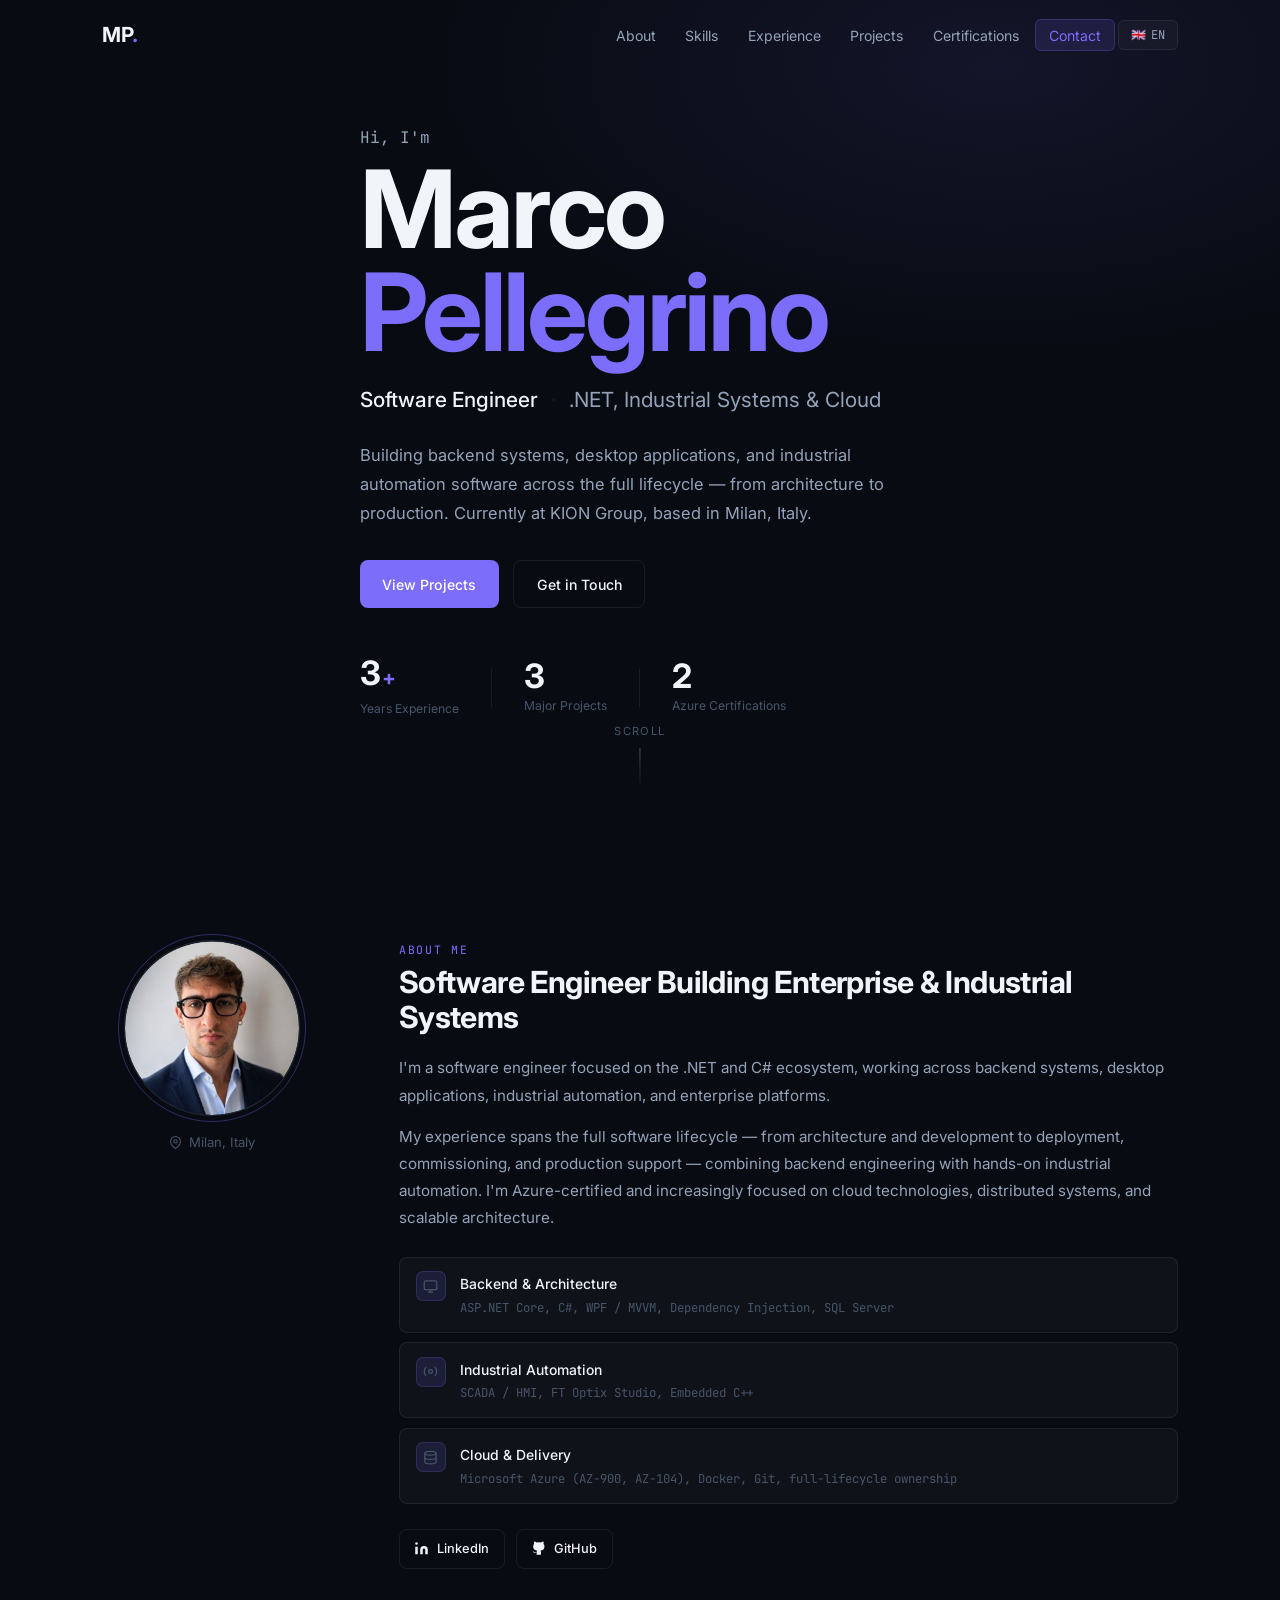
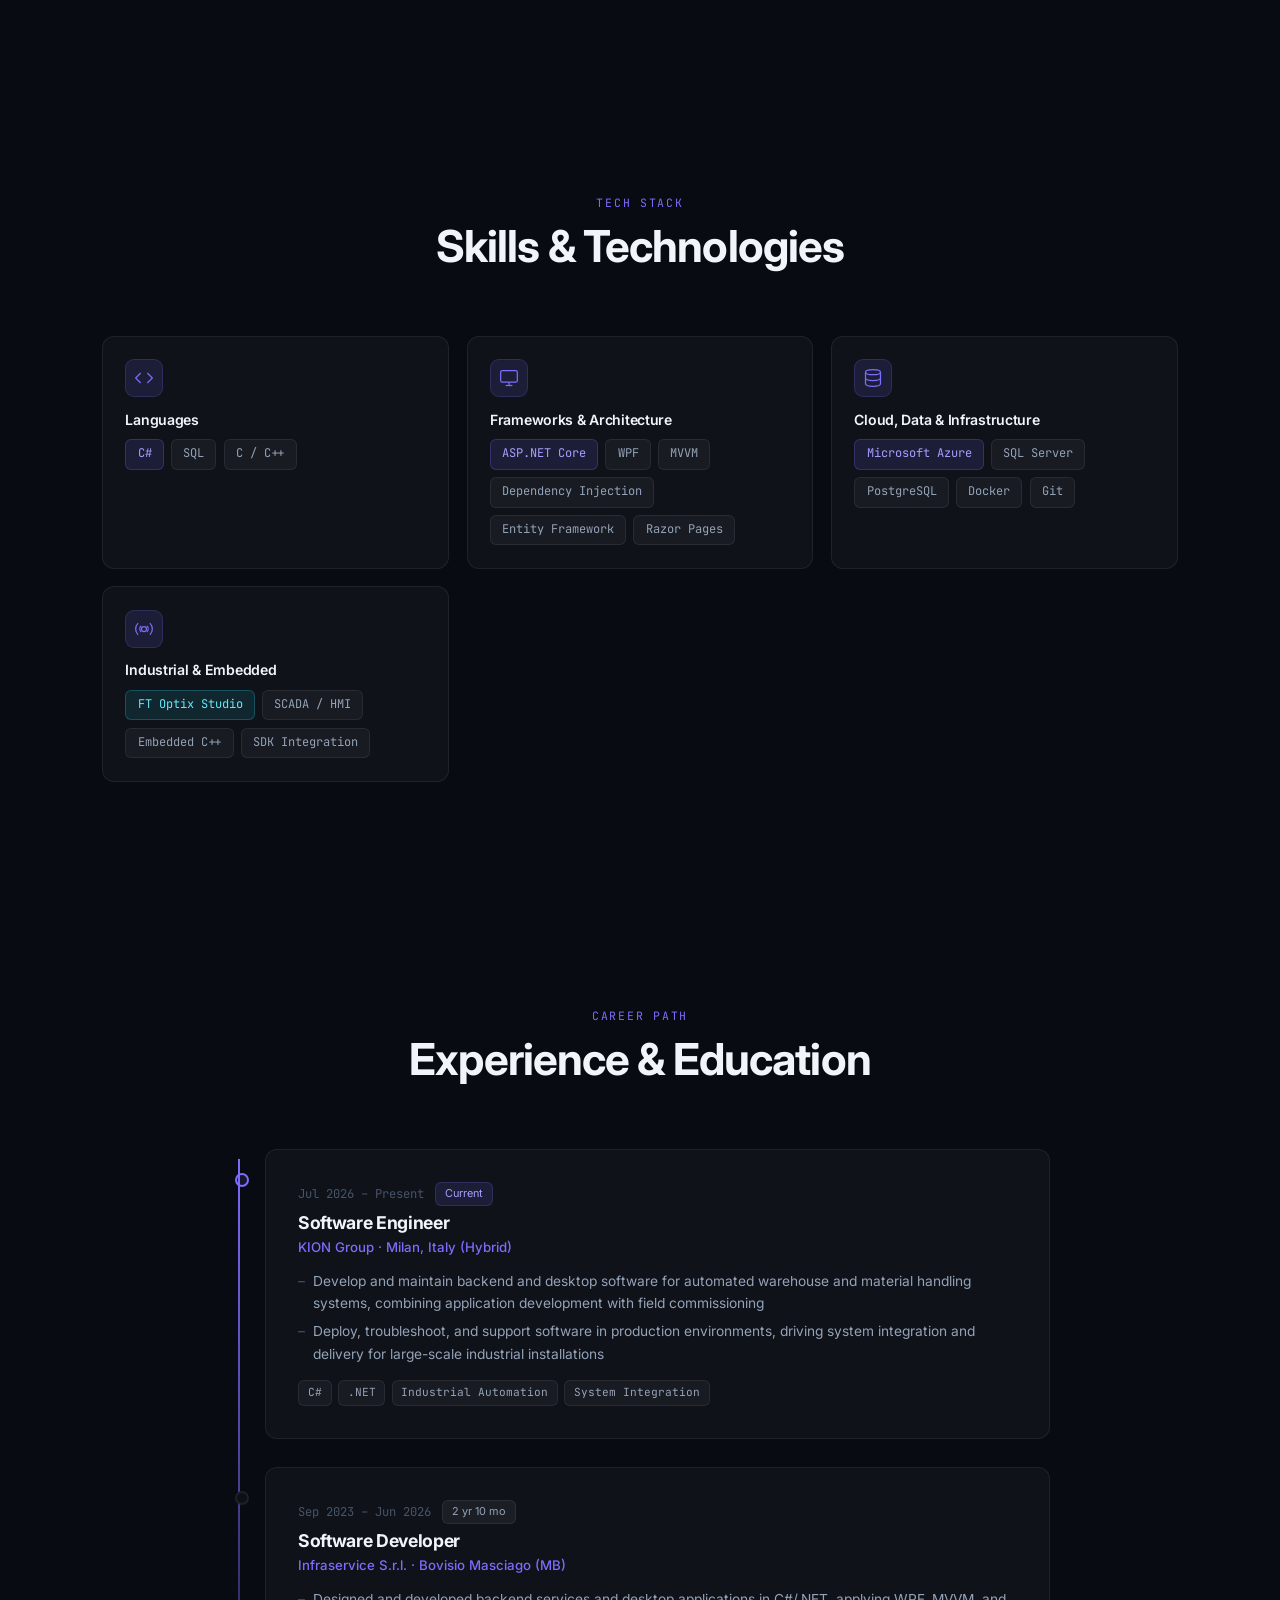
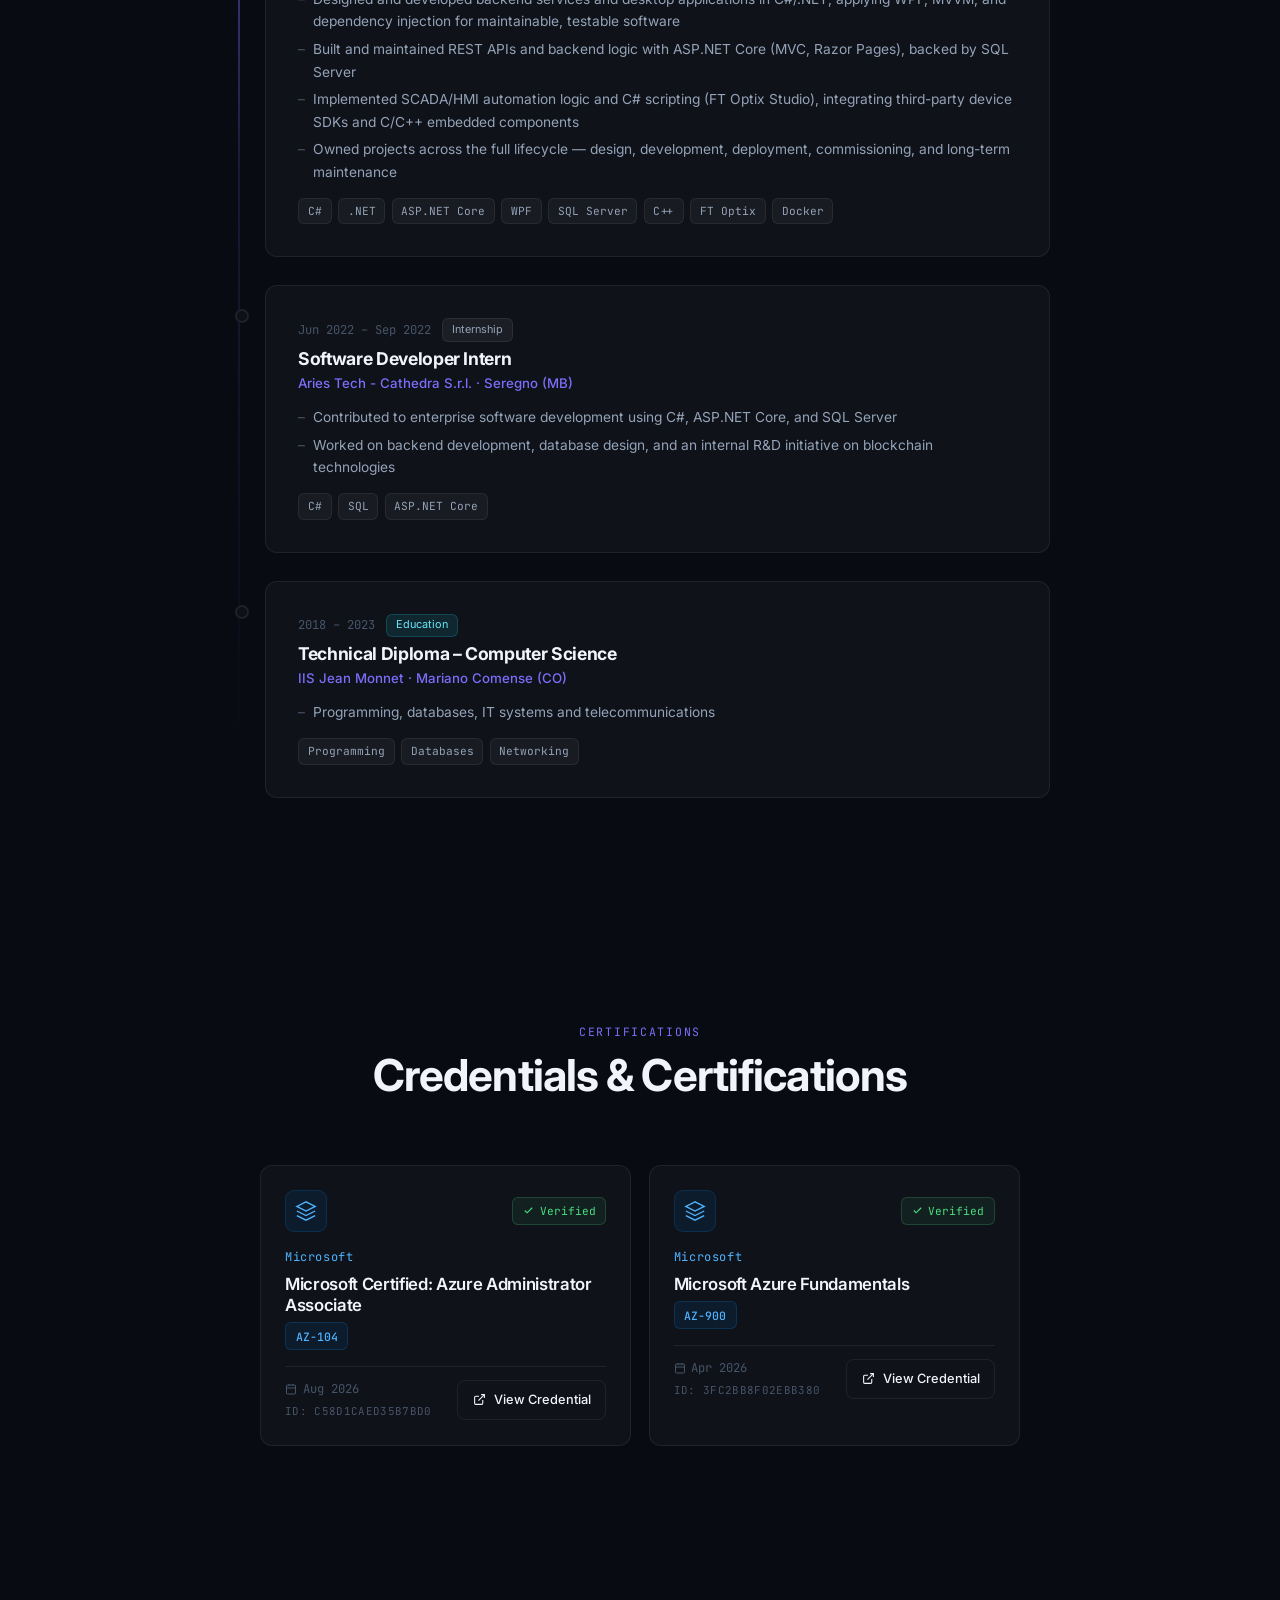
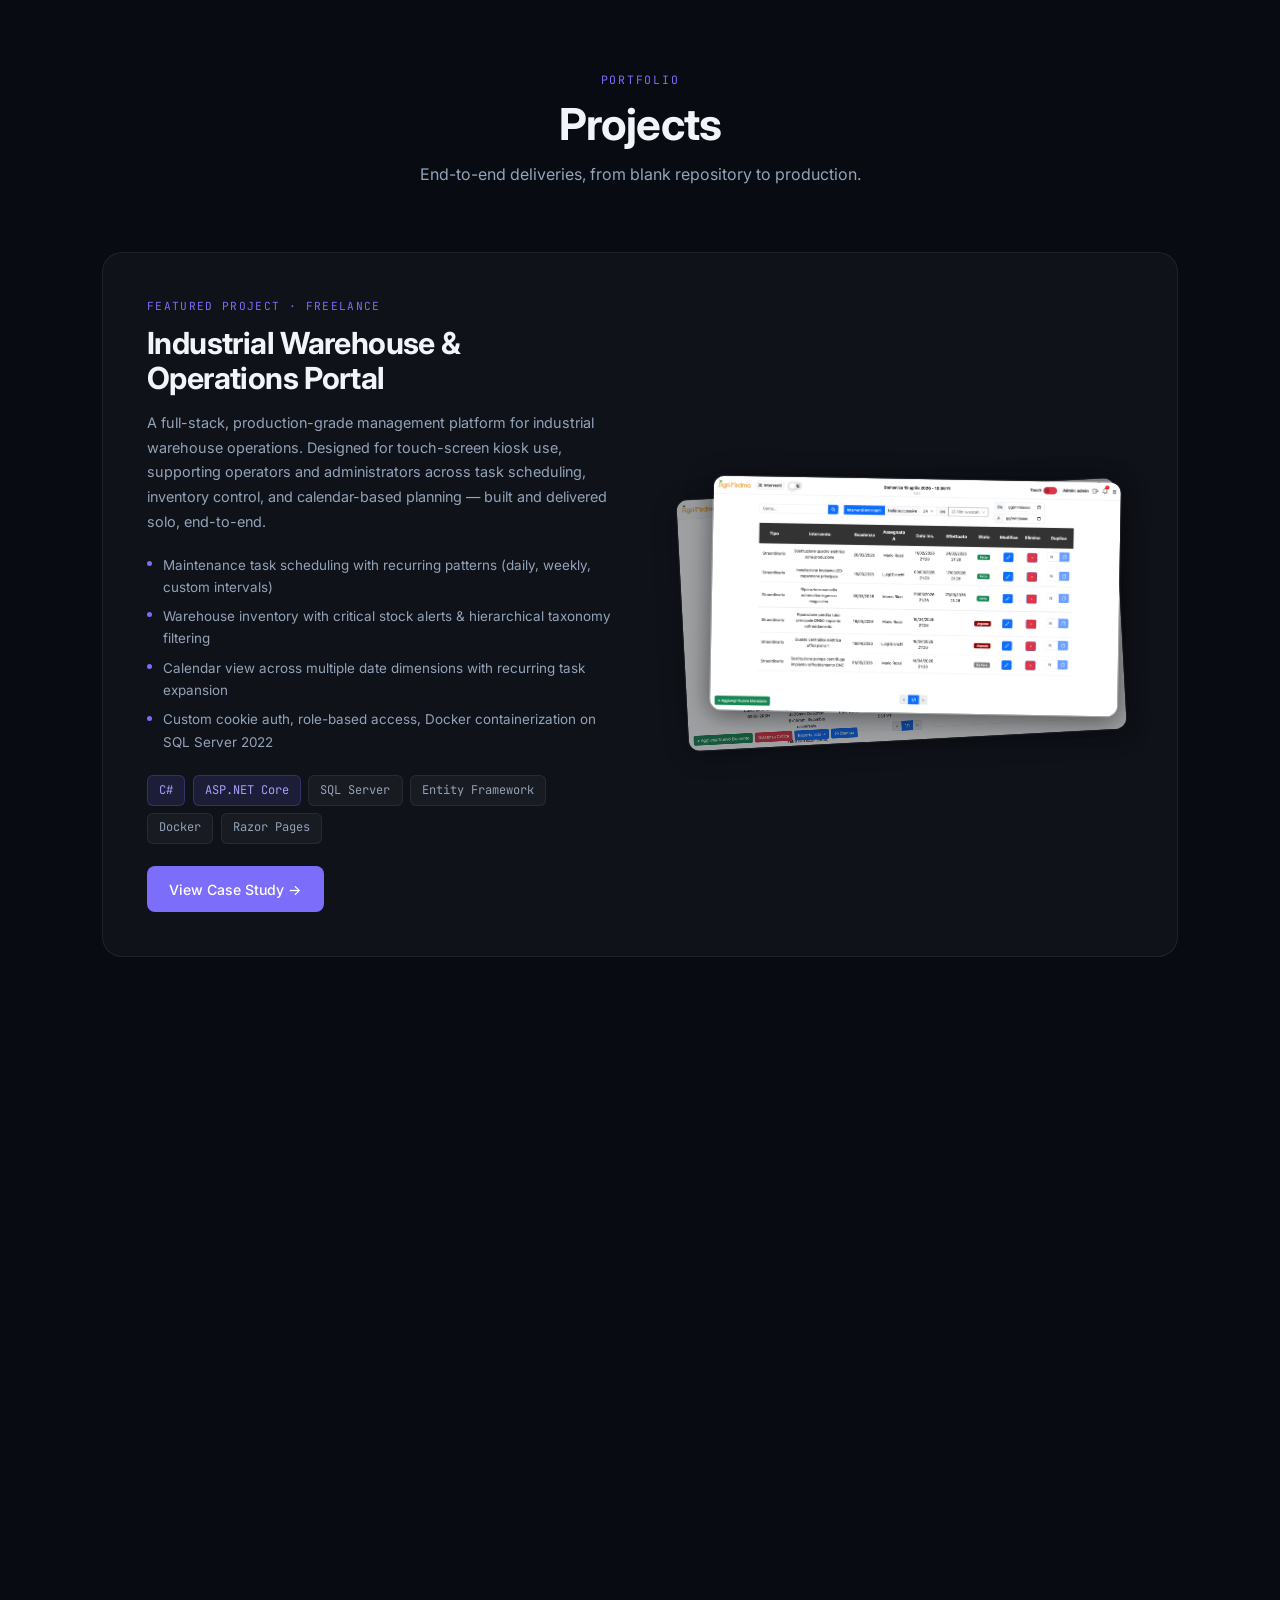
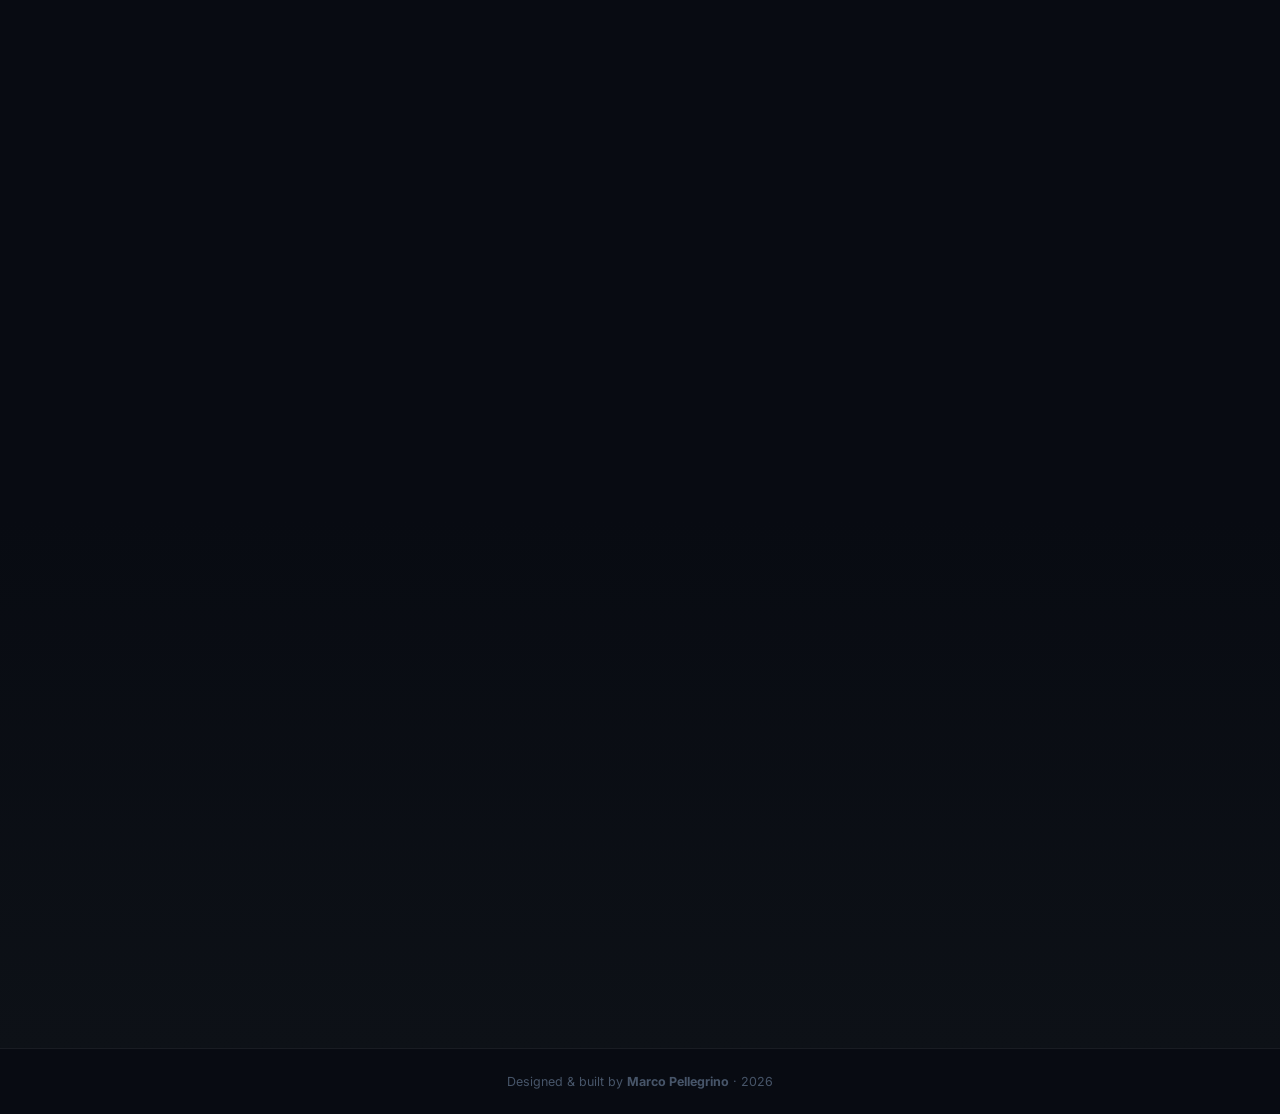
==== commit 601583ed: "Add AVIS Ossolana member portal as featured project Wires up the existing (previously orphaned/unlin" ====
--- a/index.html
+++ b/index.html
@@ -397,6 +397,61 @@
         </div>
       </div>
 
+      <!-- Featured: AVIS Ossolana -->
+      <div class="project-featured project-featured--rev reveal">
+        <div class="project-featured__content">
+          <div class="project-featured__label" data-i18n="avis_label">Featured Project · Freelance</div>
+          <h3 class="project-featured__title" data-i18n="avis_title">AVIS Ossolana ODV<br>Member Management Portal</h3>
+          <p class="project-featured__desc" data-i18n="avis_desc">A production member management portal for AVIS Ossolana ODV, an Italian blood-donor association — designed and built end-to-end, freelance, replacing a legacy CSV-based system. Live at portale.avisossolana.it, serving 4,000+ real members.</p>
+          <div class="project-featured__features">
+            <div class="feat"><div class="feat__dot"></div><span data-i18n="avis_f1">Member registration &amp; admin approval workflow with JWT auth (member / admin / superadmin roles)</span></div>
+            <div class="feat"><div class="feat__dot"></div><span data-i18n="avis_f2">Donation history and "benemerenza" (merit award) tracking per member</span></div>
+            <div class="feat"><div class="feat__dot"></div><span data-i18n="avis_f3">WhatsApp Business Cloud API (Meta) integration — templated messages via a guided send wizard, plus an email template system and full communication log</span></div>
+            <div class="feat"><div class="feat__dot"></div><span data-i18n="avis_f4">Full security review &amp; hardening pass, then deployed via Docker on a VPS (PostgreSQL, Nginx, Let's Encrypt) with legacy CSV data migrated for 4,000+ members</span></div>
+          </div>
+          <div class="project-featured__stack">
+            <span class="tag tag--primary">React</span><span class="tag tag--primary">TypeScript</span>
+            <span class="tag">ASP.NET Core 8</span><span class="tag">PostgreSQL</span><span class="tag">Docker</span><span class="tag">WhatsApp Cloud API</span>
+          </div>
+          <div class="project-featured__actions">
+            <a href="projects/avis.html" class="btn btn--primary" data-i18n="avis_case">View Case Study →</a>
+            <a href="https://portale.avisossolana.it" target="_blank" rel="noopener" class="btn btn--ghost" data-i18n="avis_live">Visit Live Site ↗</a>
+          </div>
+        </div>
+        <div class="project-featured__visual">
+          <div class="avis-mockup">
+            <div class="mock-browser">
+              <div class="mock-browser__bar">
+                <div class="mock-dots"><span></span><span></span><span></span></div>
+                <div class="mock-url">portale.avisossolana.it</div>
+              </div>
+              <div class="mock-browser__body">
+                <div class="mock-sidebar">
+                  <div class="mock-logo">🩸 AVIS</div>
+                  <div class="mock-nav-item mock-active">Dashboard</div>
+                  <div class="mock-nav-item">Soci</div>
+                  <div class="mock-nav-item">WhatsApp</div>
+                  <div class="mock-nav-item">Comunicazioni</div>
+                  <div class="mock-nav-item">Impostazioni</div>
+                </div>
+                <div class="mock-main">
+                  <div class="mock-stats">
+                    <div class="mock-stat"><div class="mock-stat__num">4,000+</div><div class="mock-stat__lbl">Soci</div></div>
+                    <div class="mock-stat"><div class="mock-stat__num">3</div><div class="mock-stat__lbl">Ruoli</div></div>
+                    <div class="mock-stat"><div class="mock-stat__num">GDPR</div><div class="mock-stat__lbl">Conforme</div></div>
+                  </div>
+                  <div class="mock-rows">
+                    <div class="mock-row"><span>Promemoria donazione</span><span class="mock-award">🔔</span></div>
+                    <div class="mock-row"><span>Invio massivo WhatsApp</span><span class="mock-award">💬</span></div>
+                    <div class="mock-row"><span>Storico benemerenze</span><span class="mock-award">🏅</span></div>
+                  </div>
+                </div>
+              </div>
+            </div>
+          </div>
+        </div>
+      </div>
+
       <!-- Small cards grid -->
       <div class="projects__grid">
         <div class="project-card reveal">
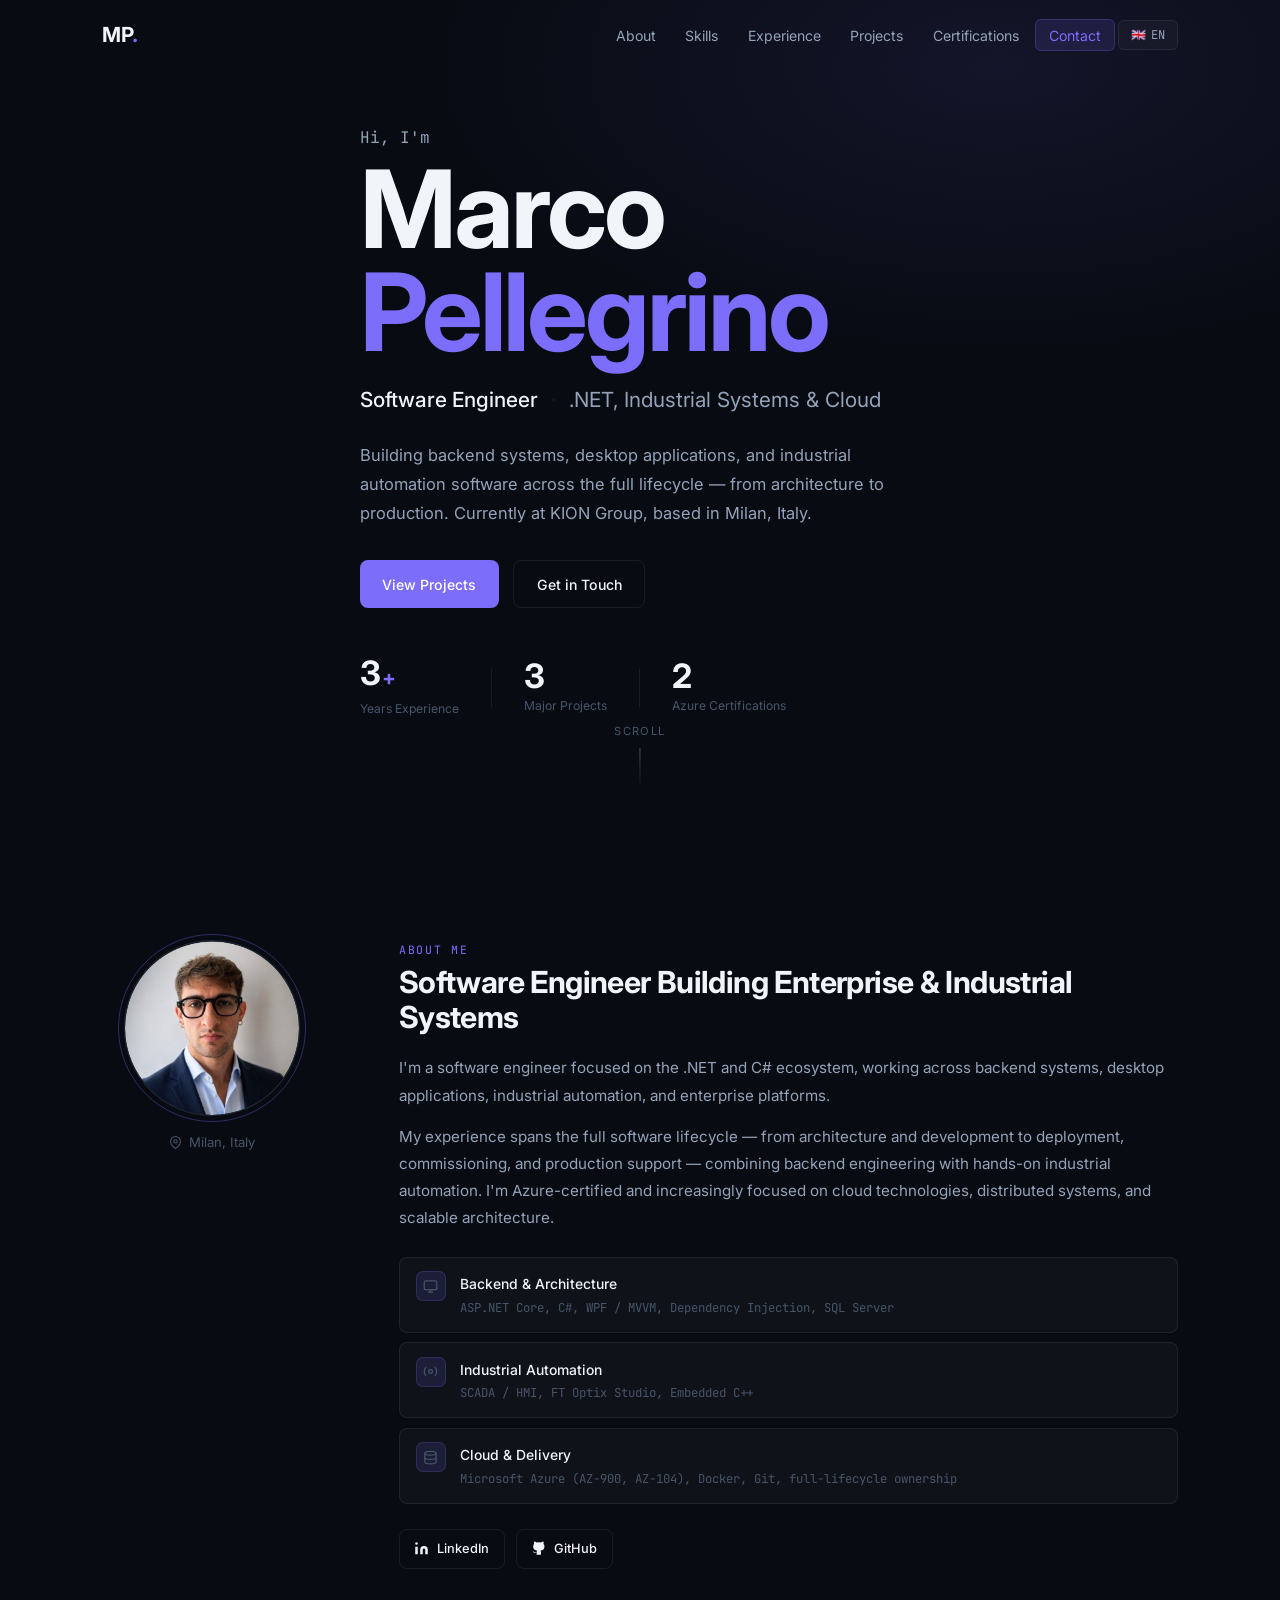
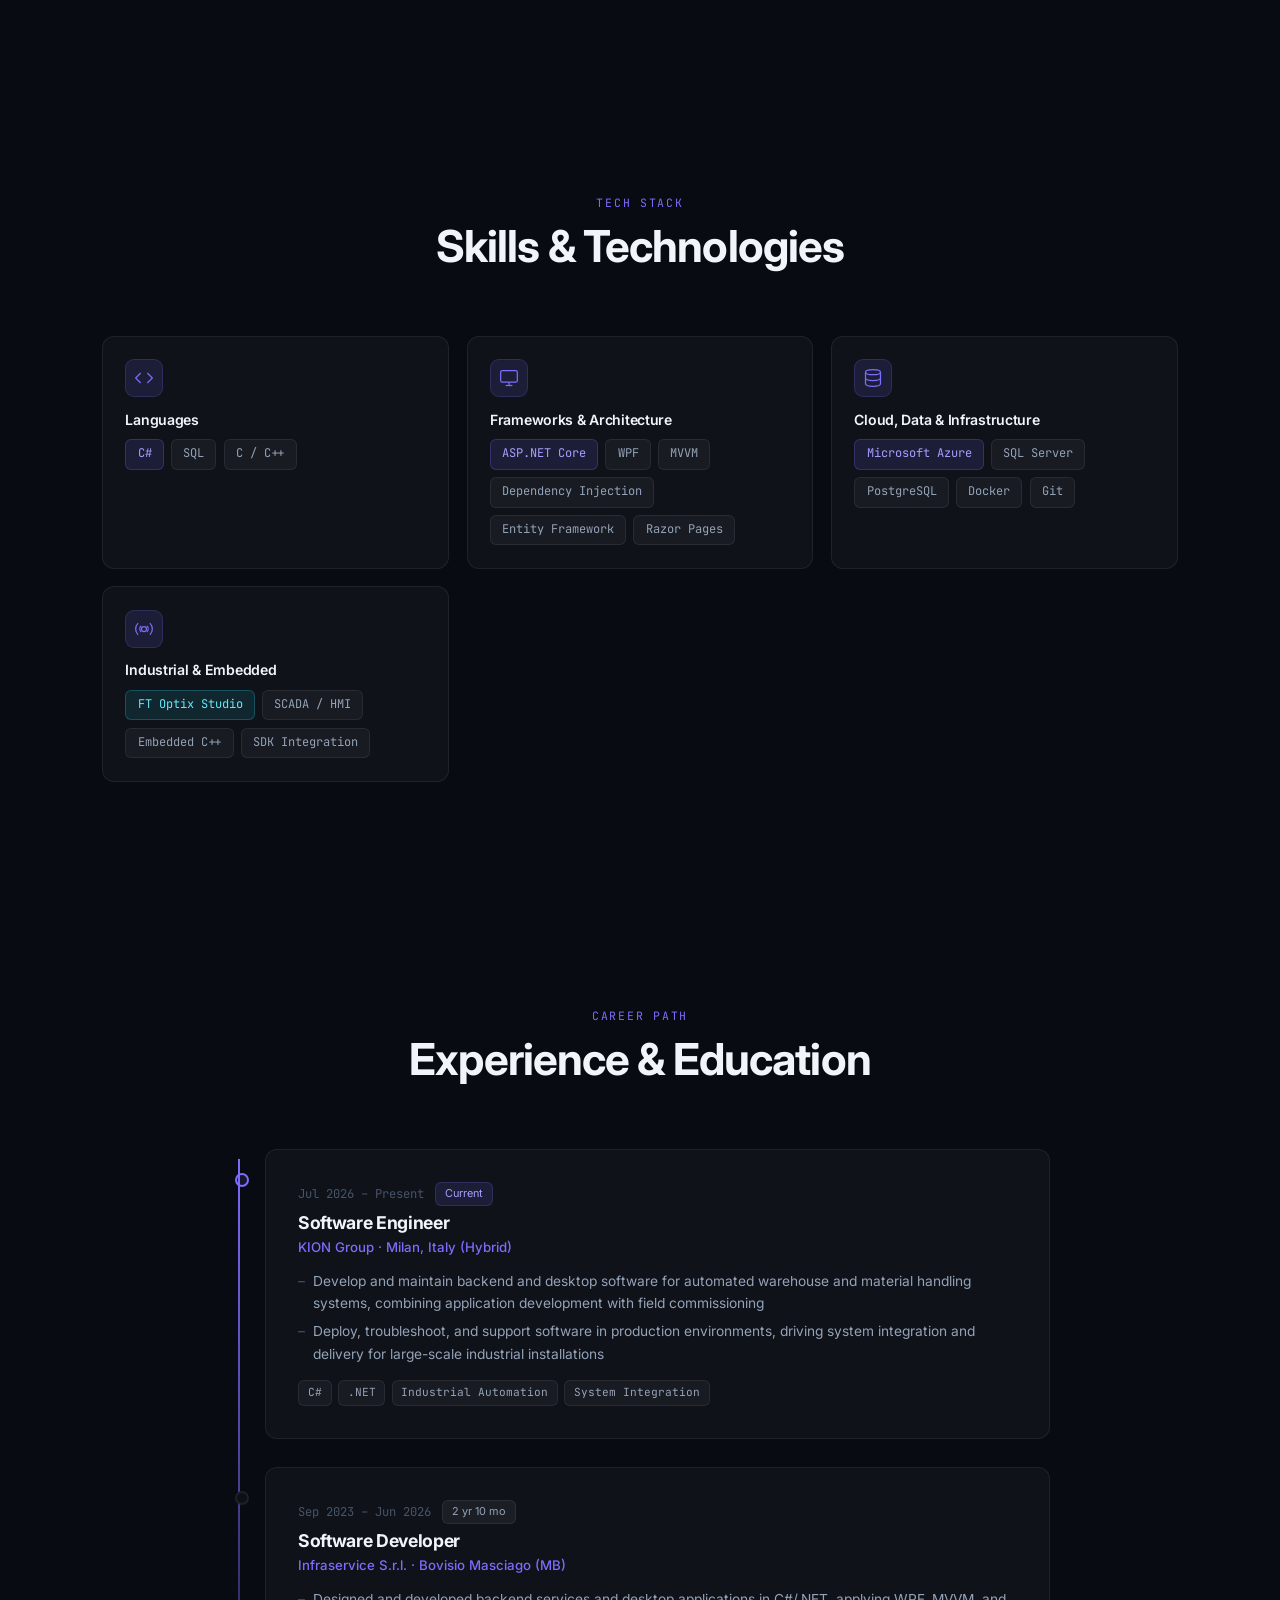
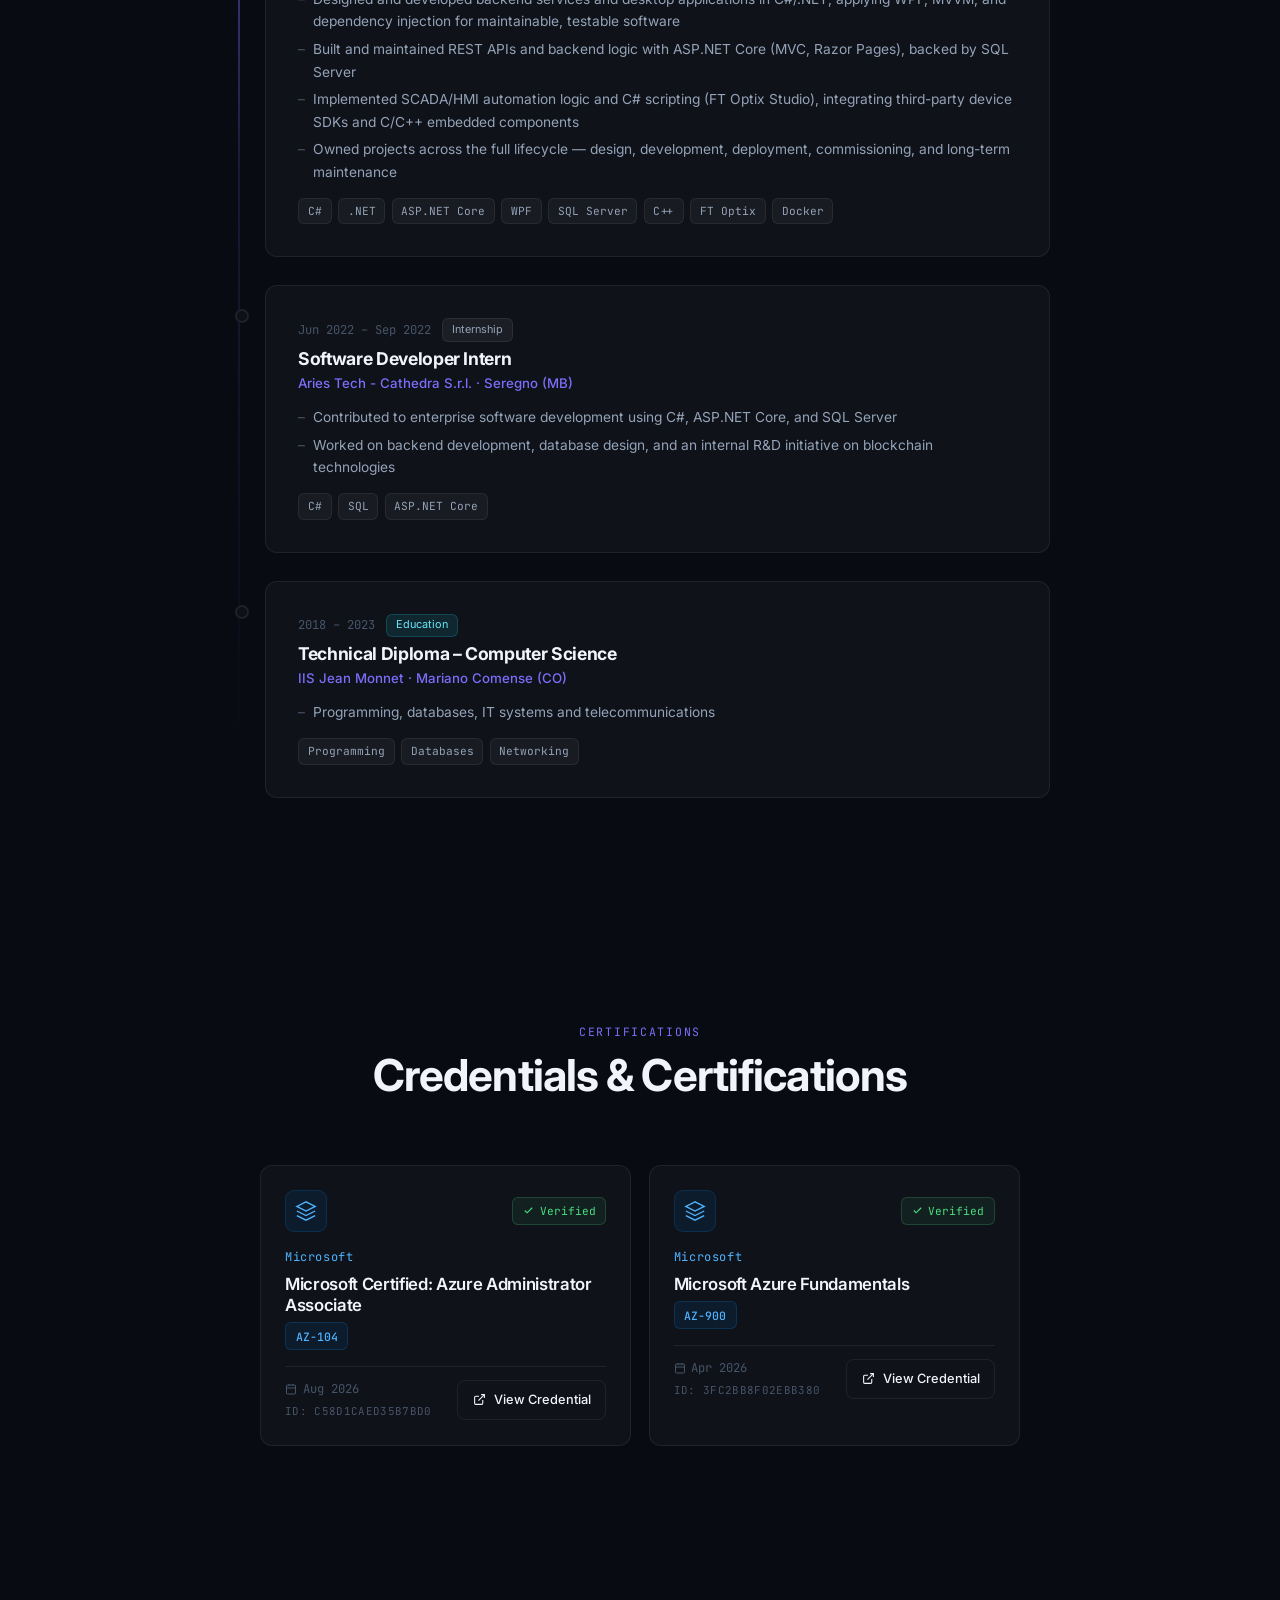
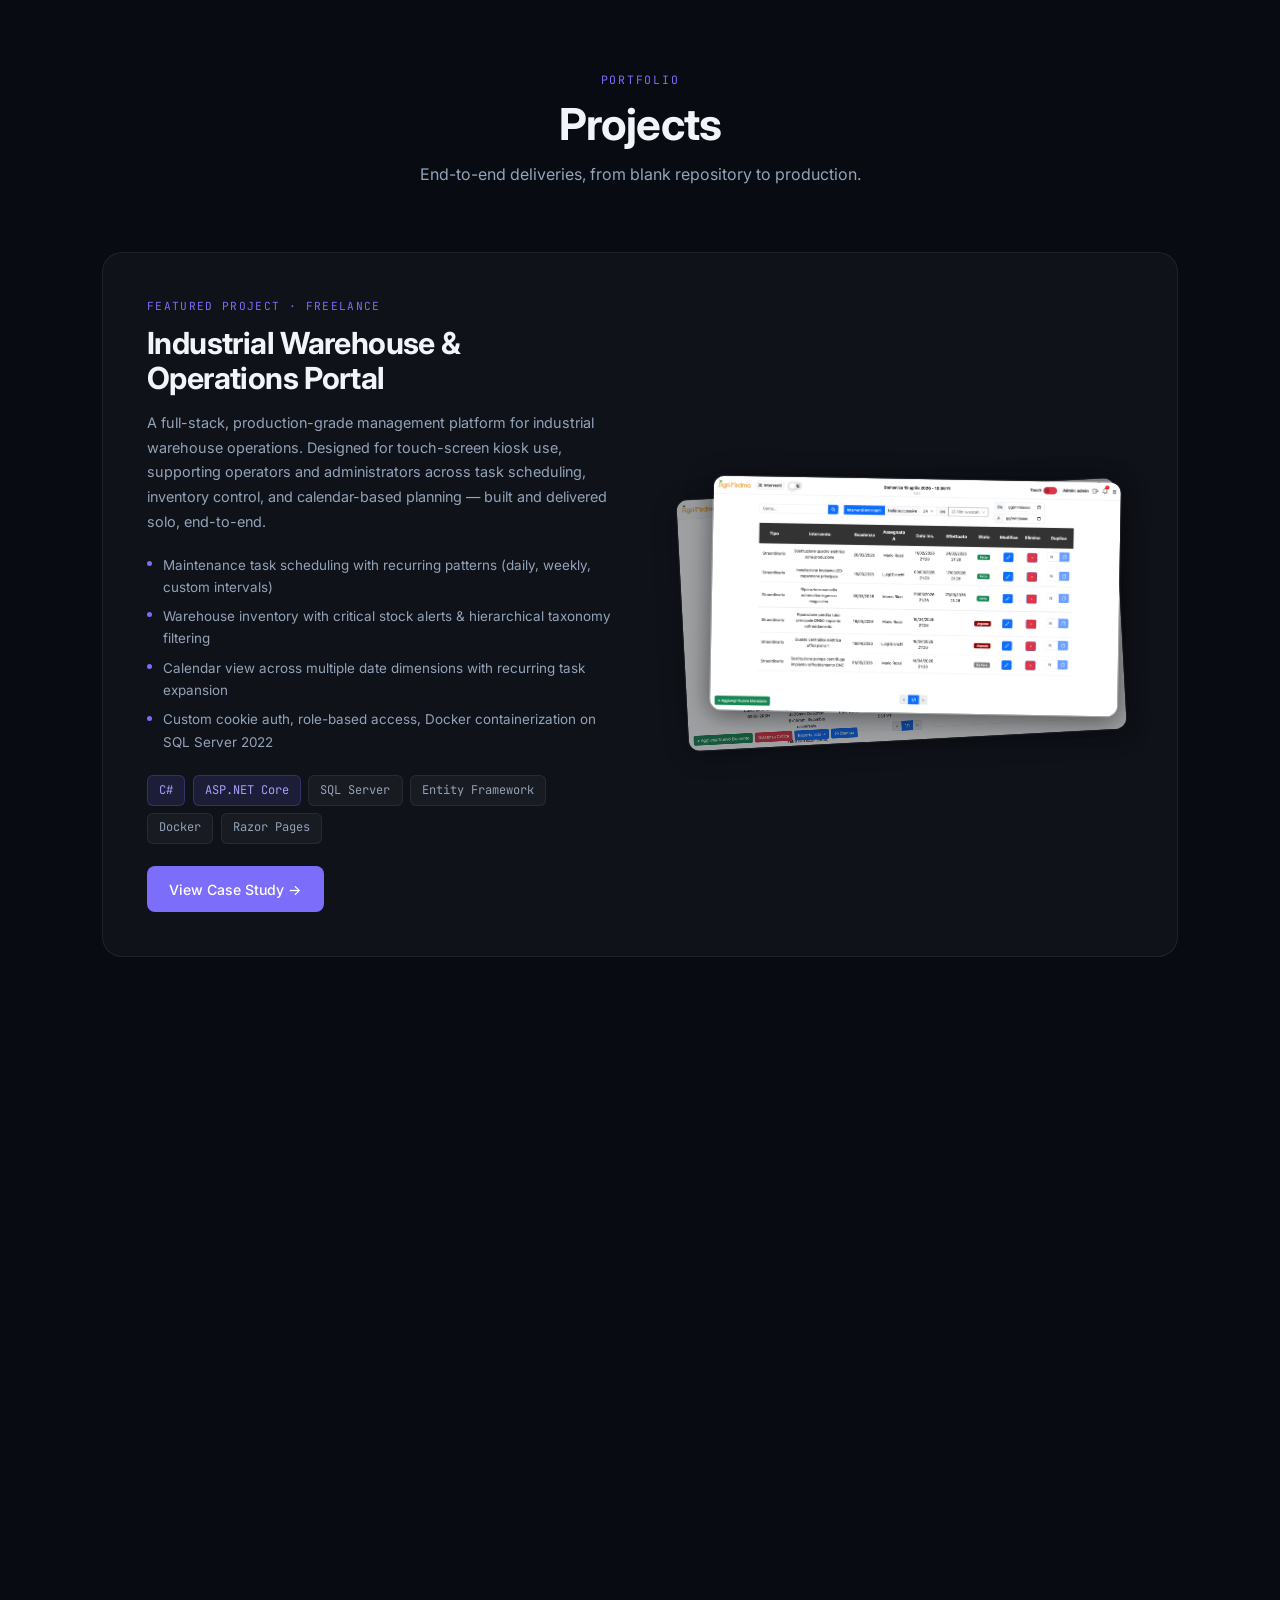
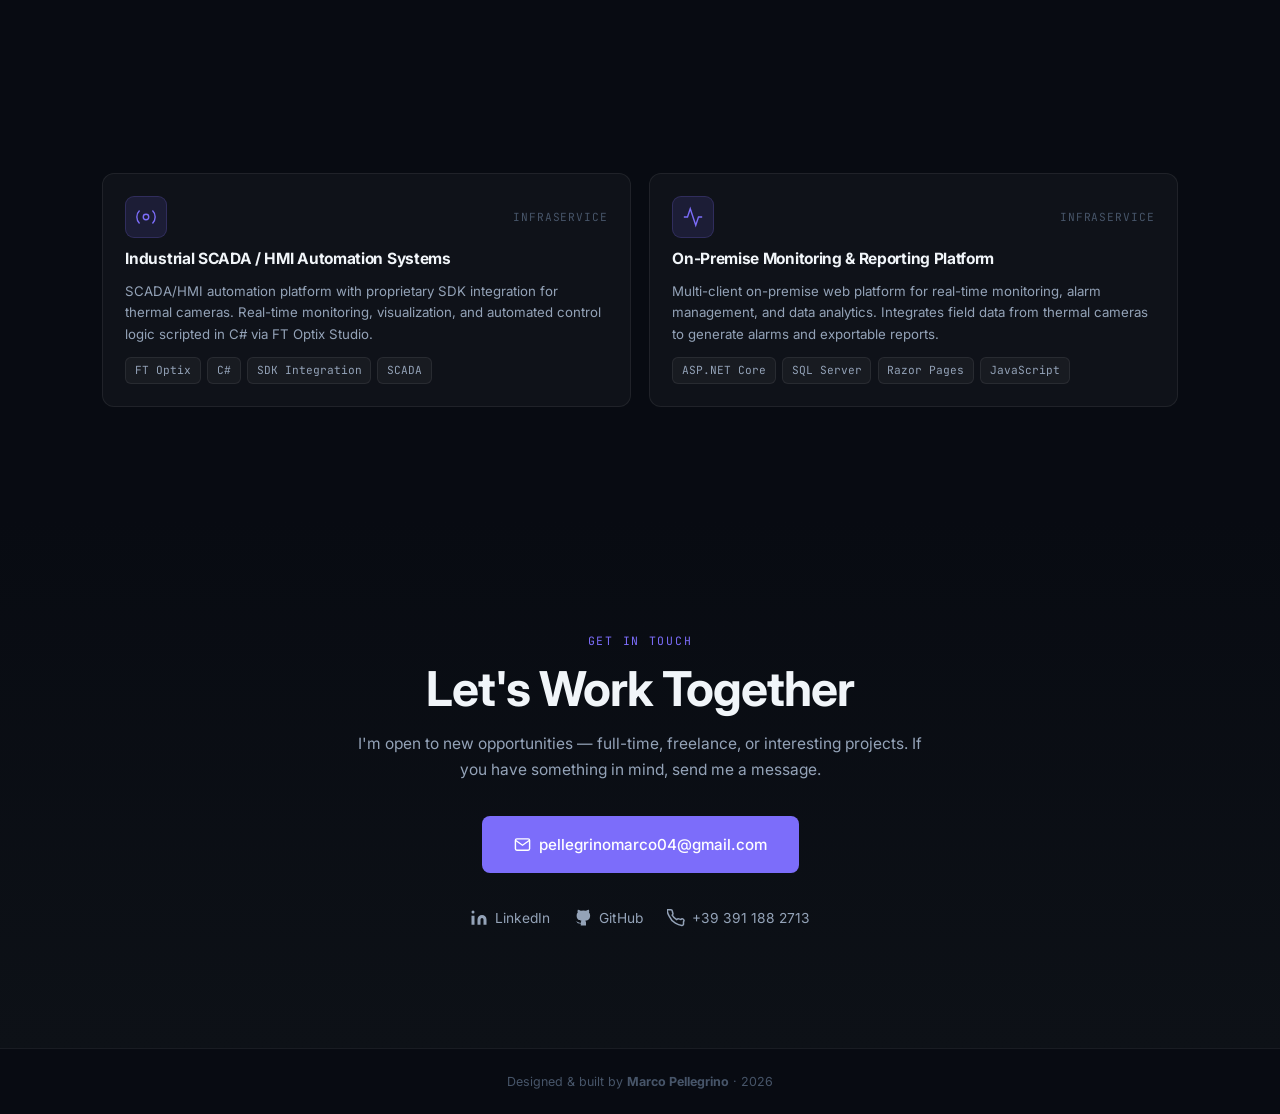
==== commit b50dddc2: "Add real product screenshots for AVIS Ossolana project Replaces the CSS mockup with actual screensho" ====
--- a/index.html
+++ b/index.html
@@ -419,35 +419,9 @@
           </div>
         </div>
         <div class="project-featured__visual">
-          <div class="avis-mockup">
-            <div class="mock-browser">
-              <div class="mock-browser__bar">
-                <div class="mock-dots"><span></span><span></span><span></span></div>
-                <div class="mock-url">portale.avisossolana.it</div>
-              </div>
-              <div class="mock-browser__body">
-                <div class="mock-sidebar">
-                  <div class="mock-logo">🩸 AVIS</div>
-                  <div class="mock-nav-item mock-active">Dashboard</div>
-                  <div class="mock-nav-item">Soci</div>
-                  <div class="mock-nav-item">WhatsApp</div>
-                  <div class="mock-nav-item">Comunicazioni</div>
-                  <div class="mock-nav-item">Impostazioni</div>
-                </div>
-                <div class="mock-main">
-                  <div class="mock-stats">
-                    <div class="mock-stat"><div class="mock-stat__num">4,000+</div><div class="mock-stat__lbl">Soci</div></div>
-                    <div class="mock-stat"><div class="mock-stat__num">3</div><div class="mock-stat__lbl">Ruoli</div></div>
-                    <div class="mock-stat"><div class="mock-stat__num">GDPR</div><div class="mock-stat__lbl">Conforme</div></div>
-                  </div>
-                  <div class="mock-rows">
-                    <div class="mock-row"><span>Promemoria donazione</span><span class="mock-award">🔔</span></div>
-                    <div class="mock-row"><span>Invio massivo WhatsApp</span><span class="mock-award">💬</span></div>
-                    <div class="mock-row"><span>Storico benemerenze</span><span class="mock-award">🏅</span></div>
-                  </div>
-                </div>
-              </div>
-            </div>
+          <div class="screenshot-stack">
+            <div class="screenshot screenshot--back"><img src="assets/screenshots/avis-gestione-soci.jpg" alt="AVIS Ossolana member management list" loading="lazy"></div>
+            <div class="screenshot screenshot--front"><img src="assets/screenshots/avis-dashboard-admin.jpg" alt="AVIS Ossolana admin dashboard" loading="lazy"></div>
           </div>
         </div>
       </div>
